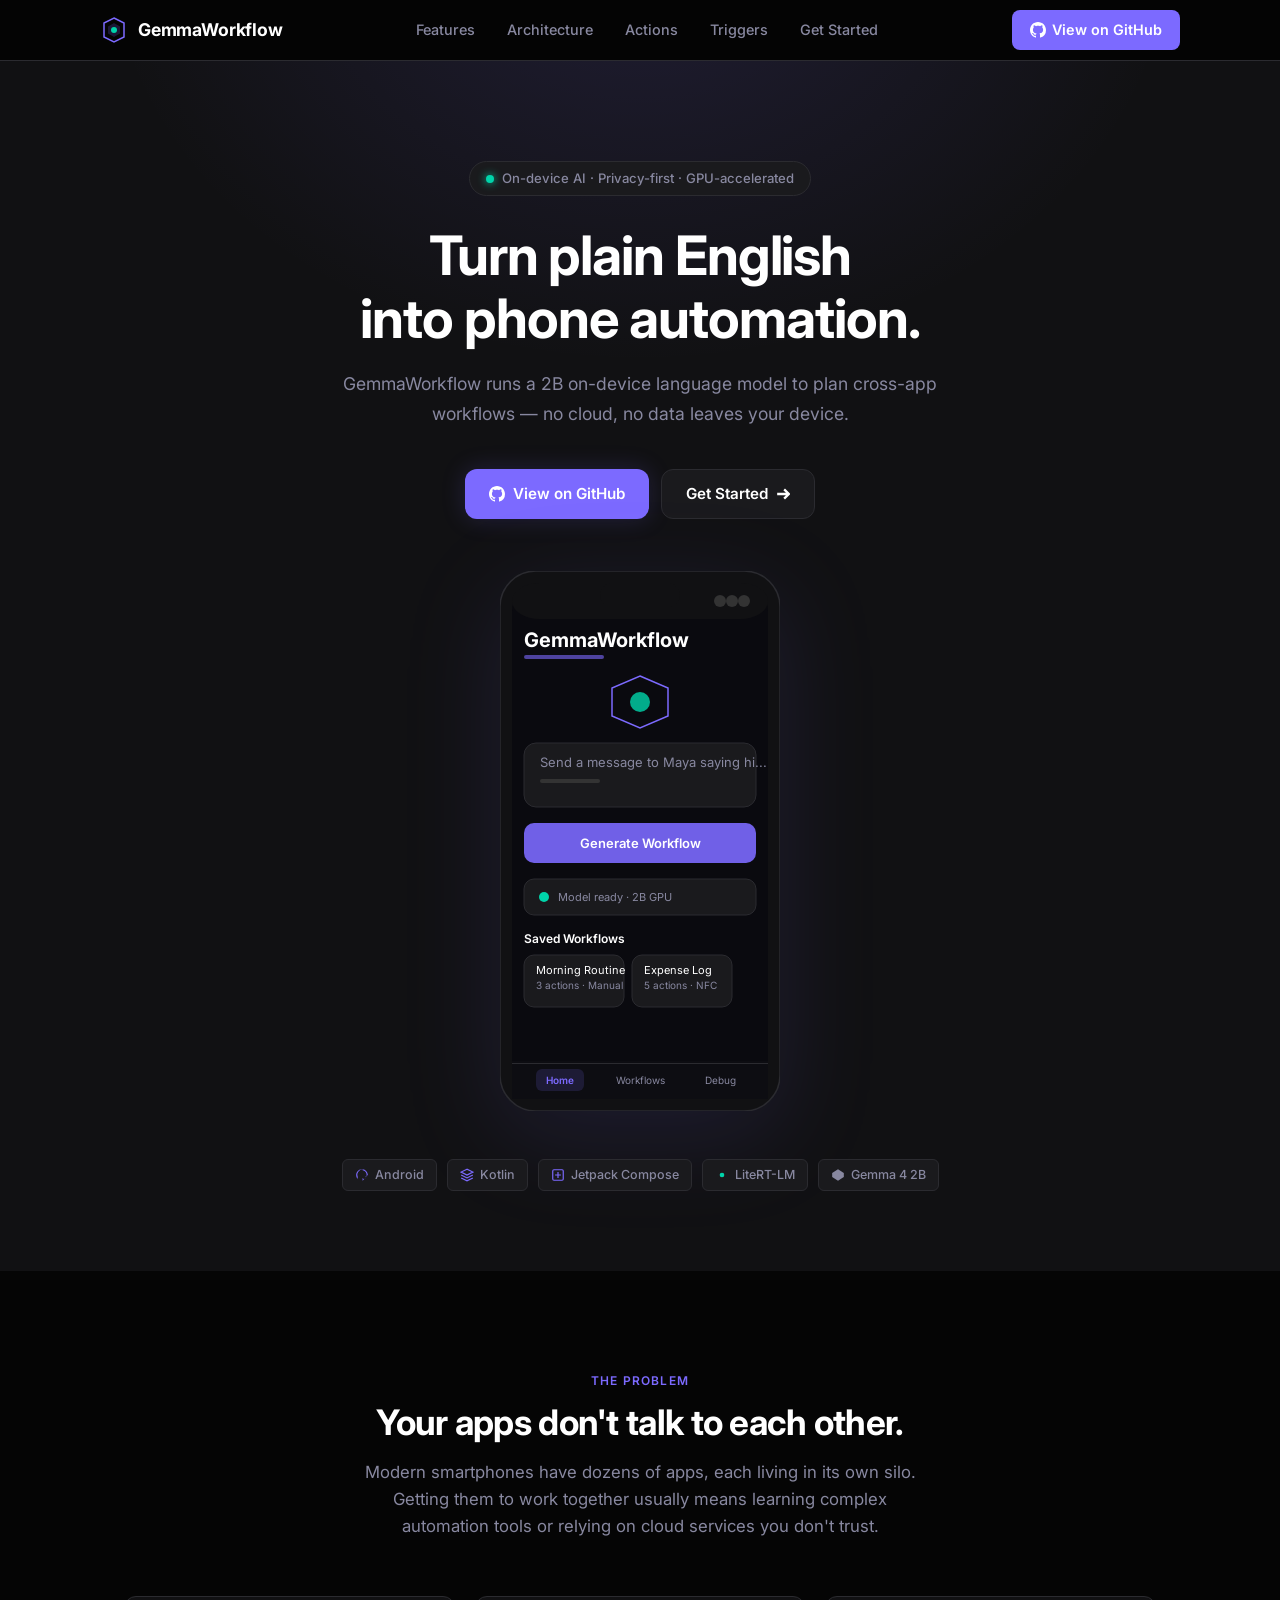
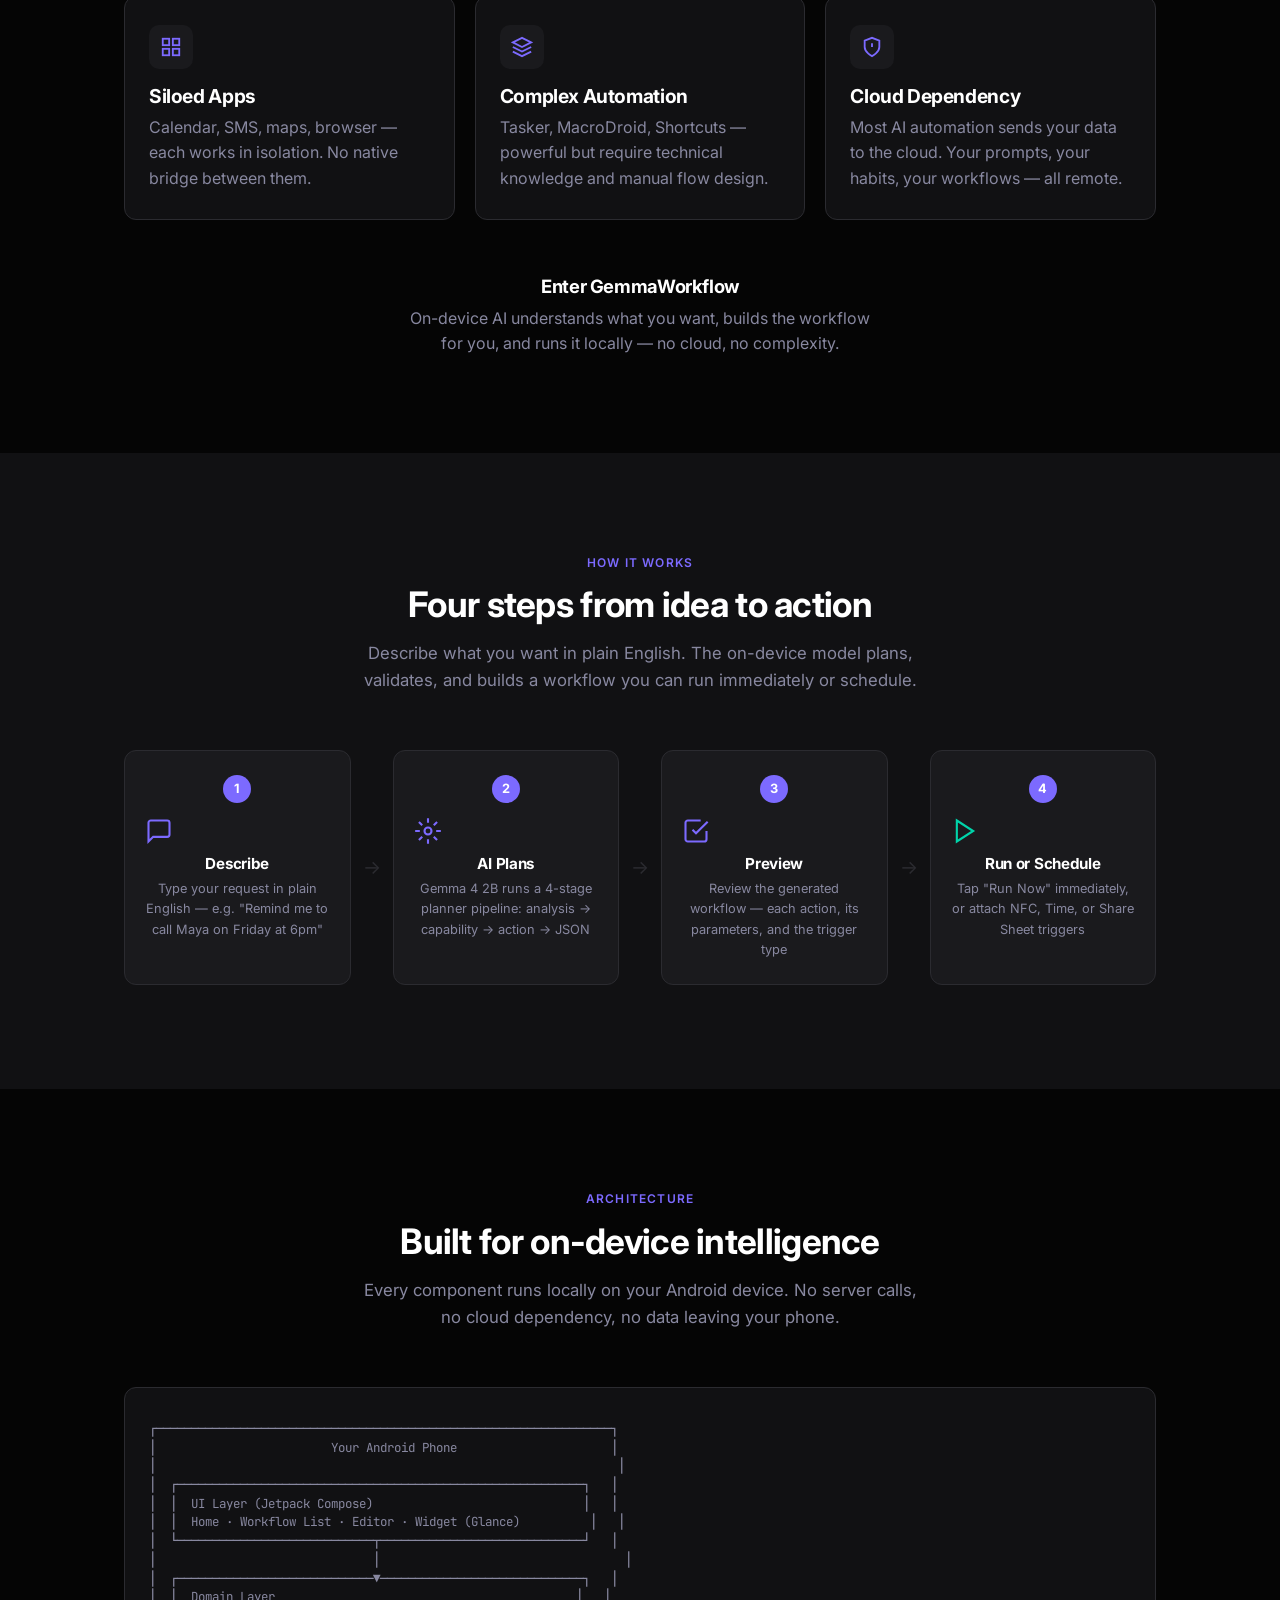
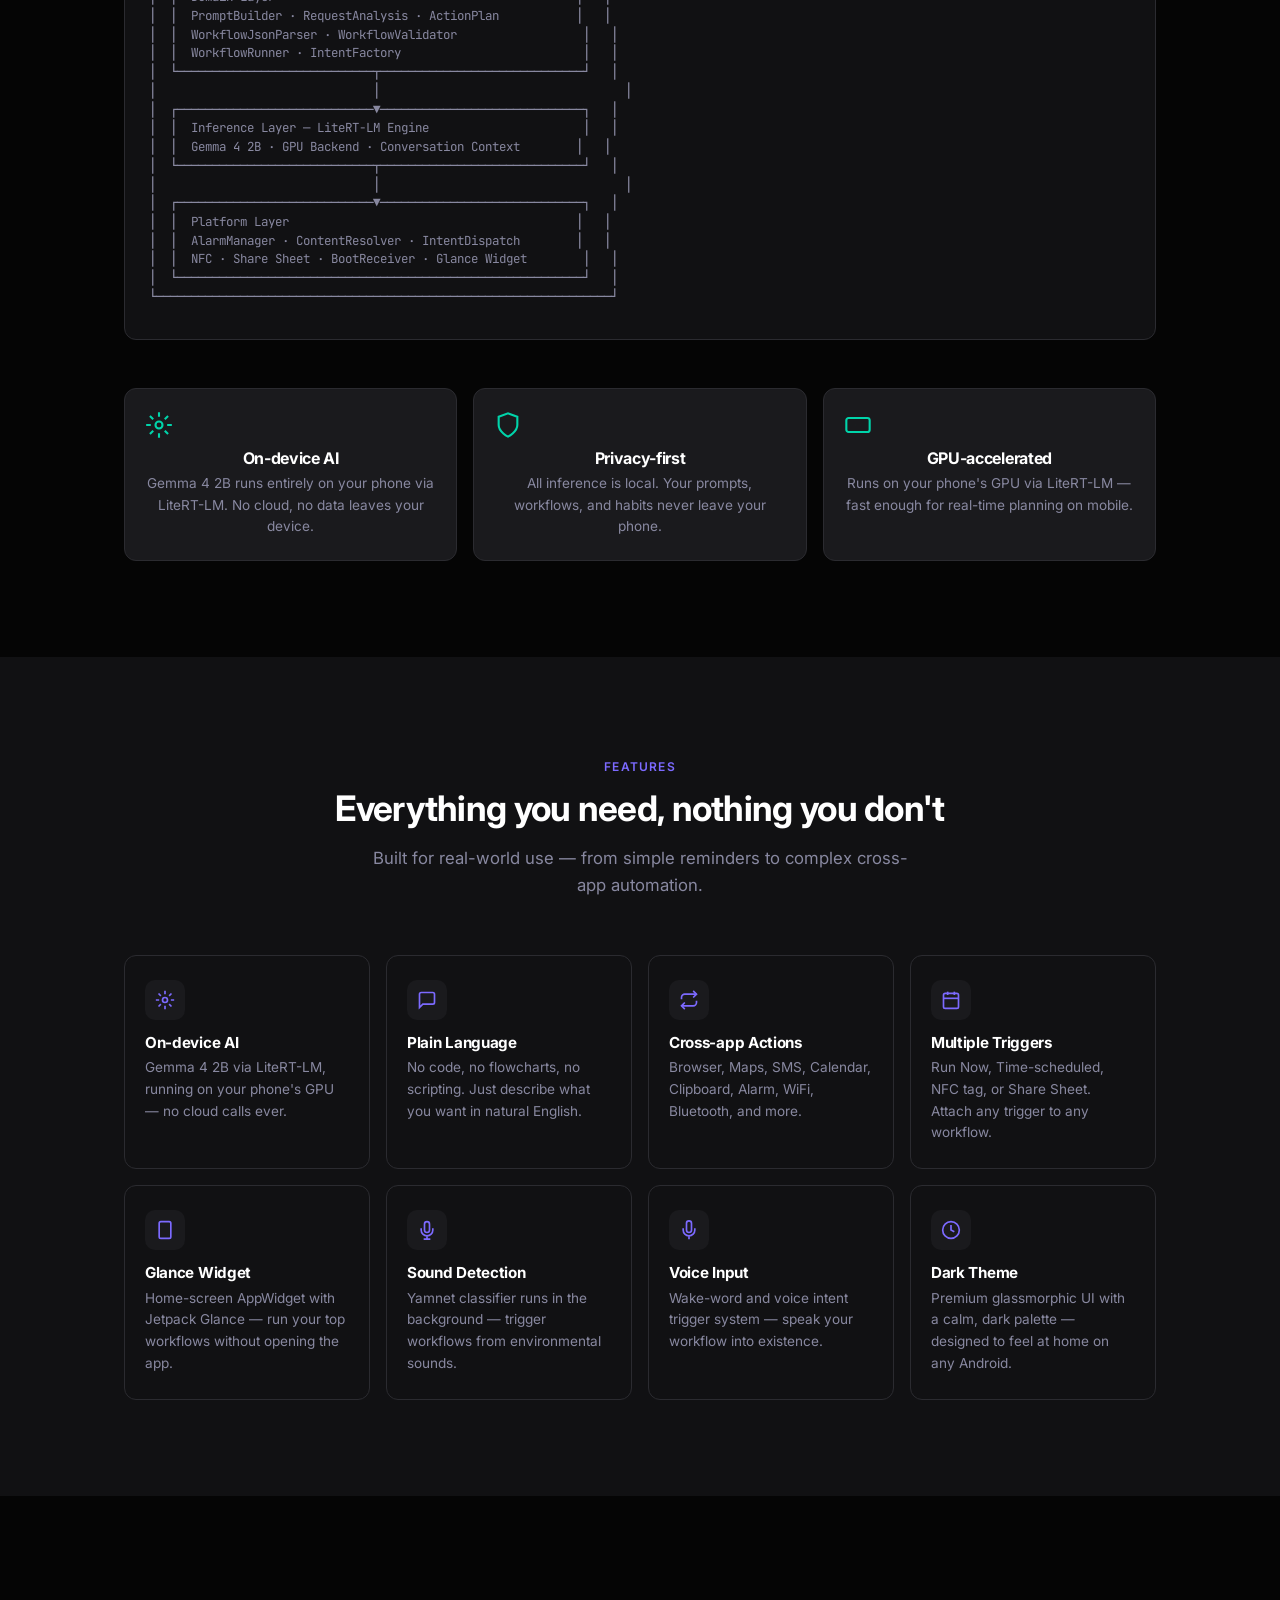
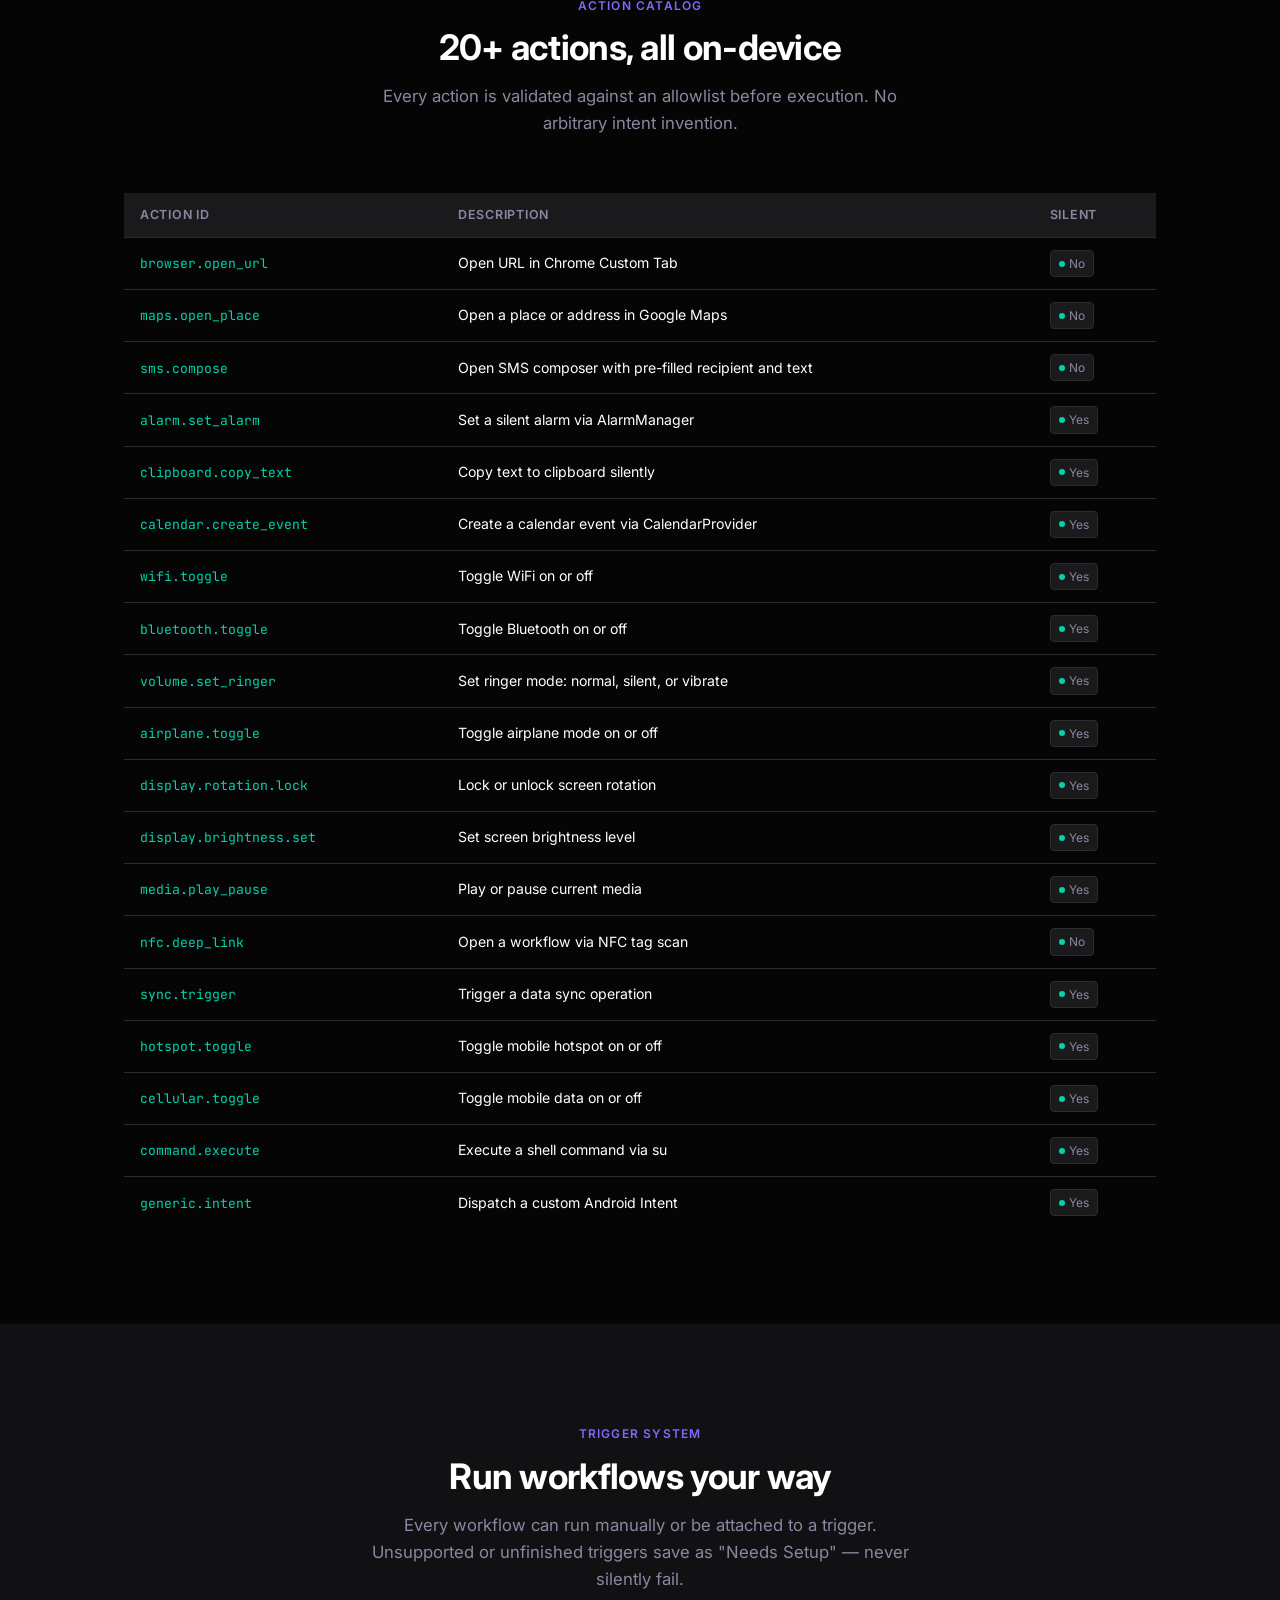
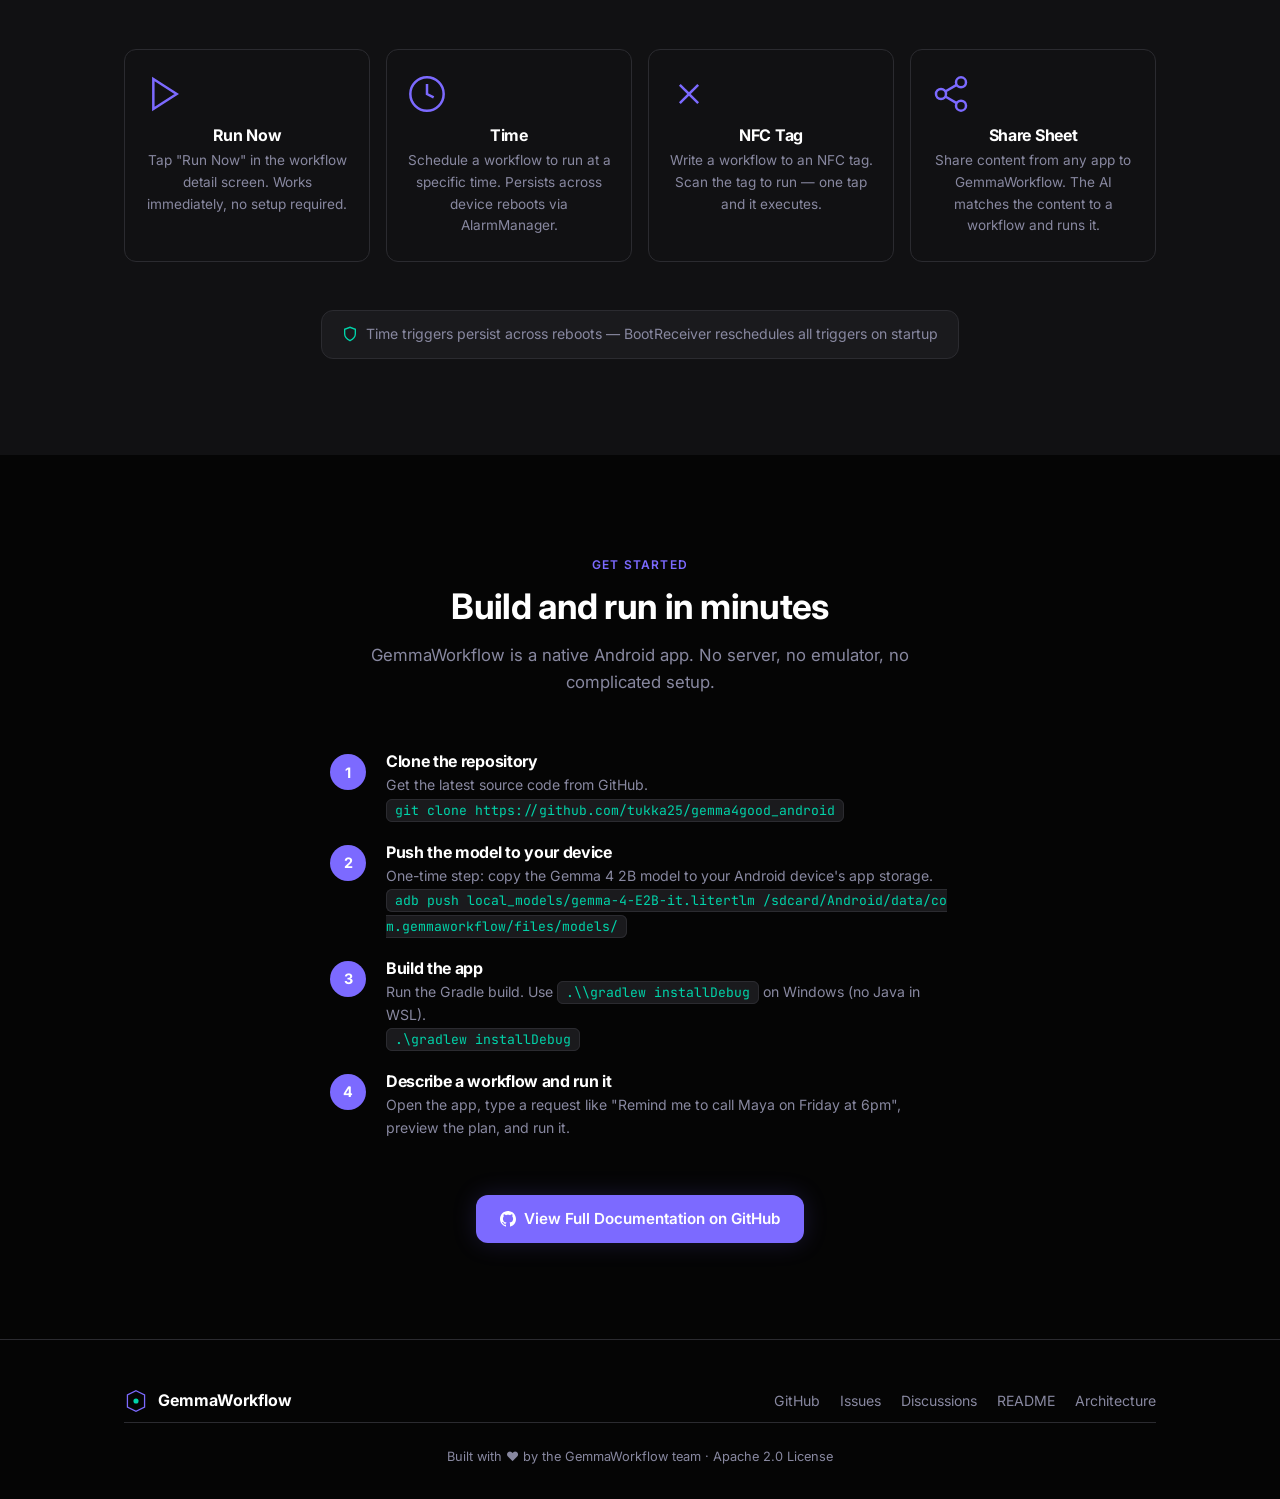
==== docs/landing-page/index.html @ 976aadf7 "feat(docs): add GitHub Pages landing page - index.html — 10 sections: nav, hero, problem, how-it-wor" ====
<!DOCTYPE html>
<html lang="en">
<head>
  <meta charset="UTF-8">
  <meta name="viewport" content="width=device-width, initial-scale=1.0">
  <title>GemmaWorkflow — On-device AI workflow automation for Android</title>
  <meta name="description" content="Turn plain English into phone automation. GemmaWorkflow runs a 2B on-device language model to plan cross-app workflows — no cloud, no data leaves your device.">

  <!-- Fonts -->
  <link rel="preconnect" href="https://fonts.googleapis.com">
  <link rel="preconnect" href="https://fonts.gstatic.com" crossorigin>
  <link href="https://fonts.googleapis.com/css2?family=Inter:wght@400;500;600;700&family=JetBrains+Mono:wght@400;500&display=swap" rel="stylesheet">

  <!-- Favicon (inline SVG as data URI) -->
  <link rel="icon" href="data:image/svg+xml,<svg xmlns='http://www.w3.org/2000/svg' viewBox='0 0 32 32'><rect width='32' height='32' rx='8' fill='%23050505'/><polygon points='16,4 28,10 28,22 16,28 4,22 4,10' fill='none' stroke='%237C6AFF' stroke-width='2'/><circle cx='16' cy='16' r='4' fill='%2300D4AA'/></svg>">

  <link rel="stylesheet" href="styles.css">
</head>
<body>

  <!-- ═══ NAVIGATION ═══════════════════════════════════════════ -->
  <nav class="nav">
    <div class="nav__inner">
      <a href="#" class="nav__logo">
        <!-- Hex icon -->
        <svg width="28" height="28" viewBox="0 0 28 28" fill="none" xmlns="http://www.w3.org/2000/svg">
          <polygon points="14,2 24,7 24,21 14,26 4,21 4,7" stroke="#7C6AFF" stroke-width="1.5" fill="none"/>
          <polygon points="14,7 20,10.5 20,17.5 14,21 8,17.5 8,10.5" fill="#7C6AFF" opacity="0.2"/>
          <circle cx="14" cy="14" r="3" fill="#00D4AA"/>
        </svg>
        GemmaWorkflow
      </a>
      <ul class="nav__links">
        <li><a href="#features">Features</a></li>
        <li><a href="#architecture">Architecture</a></li>
        <li><a href="#actions">Actions</a></li>
        <li><a href="#triggers">Triggers</a></li>
        <li><a href="#get-started">Get Started</a></li>
      </ul>
      <a href="https://github.com/tukka25/gemma4good_android" class="nav__cta" target="_blank" rel="noopener">
        <!-- GitHub icon -->
        <svg width="16" height="16" viewBox="0 0 16 16" fill="currentColor">
          <path d="M8 0C3.58 0 0 3.58 0 8c0 3.54 2.29 6.53 5.47 7.59.4.07.55-.17.55-.38 0-.19-.01-.82-.01-1.49-2.01.37-2.53-.49-2.69-.94-.09-.23-.48-.94-.82-1.13-.28-.15-.68-.52-.01-.53.63-.01 1.08.58 1.23.82.72 1.21 1.87.87 2.33.66.07-.52.28-.87.51-1.07-1.78-.2-3.64-.89-3.64-3.95 0-.87.31-1.59.82-2.15-.08-.2-.36-1.02.08-2.12 0 0 .67-.21 2.2.82.64-.18 1.32-.27 2-.27.68 0 1.36.09 2 .27 1.53-1.04 2.2-.82 2.2-.82.44 1.1.16 1.92.08 2.12.51.56.82 1.27.82 2.15 0 3.07-1.87 3.75-3.65 3.95.29.25.54.73.54 1.48 0 1.07-.01 1.93-.01 2.2 0 .21.15.46.55.38A8.013 8.013 0 0016 8c0-4.42-3.58-8-8-8z"/>
        </svg>
        View on GitHub
      </a>
    </div>
  </nav>

  <!-- ═══ HERO ═════════════════════════════════════════════════ -->
  <section class="hero" style="background: var(--surface);">
    <div class="container">
      <div class="hero__eyebrow reveal">
        <span class="hero__badge"></span>
        On-device AI · Privacy-first · GPU-accelerated
      </div>

      <h1 class="hero__headline reveal" style="transition-delay: 0.1s;">
        Turn plain English<br>into phone automation.
      </h1>

      <p class="hero__sub reveal" style="transition-delay: 0.2s;">
        GemmaWorkflow runs a 2B on-device language model to plan cross-app
        workflows — no cloud, no data leaves your device.
      </p>

      <div class="hero__actions reveal" style="transition-delay: 0.3s;">
        <a href="https://github.com/tukka25/gemma4good_android" class="btn btn-primary" target="_blank" rel="noopener">
          <svg width="16" height="16" viewBox="0 0 16 16" fill="currentColor">
            <path d="M8 0C3.58 0 0 3.58 0 8c0 3.54 2.29 6.53 5.47 7.59.4.07.55-.17.55-.38 0-.19-.01-.82-.01-1.49-2.01.37-2.53-.49-2.69-.94-.09-.23-.48-.94-.82-1.13-.28-.15-.68-.52-.01-.53.63-.01 1.08.58 1.23.82.72 1.21 1.87.87 2.33.66.07-.52.28-.87.51-1.07-1.78-.2-3.64-.89-3.64-3.95 0-.87.31-1.59.82-2.15-.08-.2-.36-1.02.08-2.12 0 0 .67-.21 2.2.82.64-.18 1.32-.27 2-.27.68 0 1.36.09 2 .27 1.53-1.04 2.2-.82 2.2-.82.44 1.1.16 1.92.08 2.12.51.56.82 1.27.82 2.15 0 3.07-1.87 3.75-3.65 3.95.29.25.54.73.54 1.48 0 1.07-.01 1.93-.01 2.2 0 .21.15.46.55.38A8.013 8.013 0 0016 8c0-4.42-3.58-8-8-8z"/>
          </svg>
          View on GitHub
        </a>
        <a href="#get-started" class="btn btn-secondary">
          Get Started
          <svg width="14" height="14" viewBox="0 0 12 12" fill="none" stroke="currentColor" stroke-width="2">
            <path d="M1 6h10M7 2l4 4-4 4"/>
          </svg>
        </a>
      </div>

      <!-- Phone mockup -->
      <div class="hero__phone reveal" style="transition-delay: 0.4s;">
        <svg viewBox="0 0 280 540" fill="none" xmlns="http://www.w3.org/2000/svg" style="width:100%;filter:drop-shadow(0 24px 48px rgba(124,106,255,0.12))">
          <!-- Phone frame -->
          <rect width="280" height="540" rx="36" fill="#111113" stroke="#2B2B30" stroke-width="1.5"/>
          <!-- Screen area -->
          <rect x="12" y="12" width="256" height="516" rx="28" fill="#0A0A0F"/>
          <!-- Status bar -->
          <rect x="12" y="12" width="256" height="36" rx="28" fill="#111113"/>
          <circle cx="220" cy="30" r="6" fill="#333"/>
          <circle cx="232" cy="30" r="6" fill="#333"/>
          <circle cx="244" cy="30" r="6" fill="#333"/>
          <!-- Notch -->
          <rect x="100" y="12" width="80" height="24" rx="12" fill="#111113"/>
          <!-- App header -->
          <text x="24" y="76" font-family="Inter,sans-serif" font-size="20" font-weight="700" fill="white">GemmaWorkflow</text>
          <rect x="24" y="84" width="80" height="4" rx="2" fill="#7C6AFF" opacity="0.6"/>
          <!-- Hex hero icon -->
          <polygon points="140,105 168,117 168,145 140,157 112,145 112,117" stroke="#7C6AFF" stroke-width="1.5" fill="none"/>
          <circle cx="140" cy="131" r="10" fill="#00D4AA" opacity="0.8"/>
          <!-- Prompt field -->
          <rect x="24" y="172" width="232" height="64" rx="12" fill="#1A1A1D" stroke="#2B2B30" stroke-width="1"/>
          <text x="40" y="196" font-family="Inter,sans-serif" font-size="13" fill="#8888A0">Send a message to Maya saying hi...</text>
          <rect x="40" y="208" width="60" height="4" rx="2" fill="#333"/>
          <!-- Generate button -->
          <rect x="24" y="252" width="232" height="40" rx="10" fill="#7C6AFF" opacity="0.9"/>
          <text x="140" y="277" font-family="Inter,sans-serif" font-size="13" font-weight="600" fill="white" text-anchor="middle">Generate Workflow</text>
          <!-- Model status -->
          <rect x="24" y="308" width="232" height="36" rx="10" fill="#1A1A1D" stroke="#2B2B30" stroke-width="1"/>
          <circle cx="44" cy="326" r="5" fill="#00D4AA"/>
          <text x="58" y="330" font-family="Inter,sans-serif" font-size="11" fill="#8888A0">Model ready · 2B GPU</text>
          <!-- Saved workflows strip -->
          <text x="24" y="372" font-family="Inter,sans-serif" font-size="12" font-weight="600" fill="white">Saved Workflows</text>
          <rect x="24" y="384" width="100" height="52" rx="10" fill="#1A1A1D" stroke="#2B2B30" stroke-width="1"/>
          <text x="36" y="403" font-family="Inter,sans-serif" font-size="11" fill="white">Morning Routine</text>
          <text x="36" y="418" font-family="Inter,sans-serif" font-size="10" fill="#8888A0">3 actions · Manual</text>
          <rect x="132" y="384" width="100" height="52" rx="10" fill="#1A1A1D" stroke="#2B2B30" stroke-width="1"/>
          <text x="144" y="403" font-family="Inter,sans-serif" font-size="11" fill="white">Expense Log</text>
          <text x="144" y="418" font-family="Inter,sans-serif" font-size="10" fill="#8888A0">5 actions · NFC</text>
          <!-- Tab bar -->
          <rect x="12" y="490" width="256" height="38" rx="0" fill="#0D0D12"/>
          <rect x="12" y="492" width="256" height="1" fill="#2B2B30"/>
          <!-- Active tab -->
          <rect x="36" y="498" width="48" height="22" rx="6" fill="#7C6AFF" opacity="0.15"/>
          <text x="60" y="513" font-family="Inter,sans-serif" font-size="10" font-weight="600" fill="#7C6AFF" text-anchor="middle">Home</text>
          <text x="140" y="513" font-family="Inter,sans-serif" font-size="10" fill="#8888A0" text-anchor="middle">Workflows</text>
          <text x="220" y="513" font-family="Inter,sans-serif" font-size="10" fill="#8888A0" text-anchor="middle">Debug</text>
        </svg>
      </div>

      <div class="hero__badges reveal" style="transition-delay: 0.5s;">
        <span>
          <svg width="14" height="14" viewBox="0 0 24 24" fill="#7C6AFF"><path d="M13 2.05v2.02c3.95.49 7 3.85 7 7.93 0 3.21-1.92 6-4.72 7.28L13 17v5l6-6-1.28-1.28A9.96 9.96 0 0022 12c0-5.18-3.95-9.45-9-9.95zM11 2.05C5.94 2.55 2 6.82 2 12c0 2.9 1.25 5.54 3.29 7.56L4.4 18.6A9.96 9.96 0 004 12c0-5.18 3.95-9.45 9-9.95z"/></svg>
          Android
        </span>
        <span>
          <svg width="14" height="14" viewBox="0 0 24 24" fill="none" stroke="#7C6AFF" stroke-width="2"><path d="M12 2L2 7l10 5 10-5-10-5zM2 17l10 5 10-5M2 12l10 5 10-5"/></svg>
          Kotlin
        </span>
        <span>
          <svg width="14" height="14" viewBox="0 0 24 24" fill="none" stroke="#7C6AFF" stroke-width="2"><rect x="3" y="3" width="18" height="18" rx="2"/><path d="M7 12h10M12 7v10"/></svg>
          Jetpack Compose
        </span>
        <span>
          <svg width="14" height="14" viewBox="0 0 24 24" fill="#00D4AA"><circle cx="12" cy="12" r="4"/><path d="M12 2v2M12 20v2M2 12h2M20 12h2"/></svg>
          LiteRT-LM
        </span>
        <span>
          <svg width="14" height="14" viewBox="0 0 24 24" fill="#8888A0"><polygon points="12,2 22,8.5 22,15.5 12,22 2,15.5 2,8.5"/></svg>
          Gemma 4 2B
        </span>
      </div>
    </div>
  </section>

  <!-- ═══ PROBLEM ══════════════════════════════════════════════ -->
  <section id="problem">
    <div class="container">
      <div style="text-align:center;">
        <span class="section-label reveal">The Problem</span>
        <h2 class="section-title reveal" style="transition-delay:0.1s;">Your apps don't talk to each other.</h2>
        <p class="section-sub reveal" style="transition-delay:0.2s;">
          Modern smartphones have dozens of apps, each living in its own silo.
          Getting them to work together usually means learning complex automation
          tools or relying on cloud services you don't trust.
        </p>
      </div>

      <div class="pain-grid">
        <div class="pain-card reveal" style="transition-delay:0.25s;">
          <div class="pain-card__icon">
            <svg width="22" height="22" viewBox="0 0 24 24" fill="none" stroke="currentColor" stroke-width="2"><rect x="3" y="3" width="7" height="7"/><rect x="14" y="3" width="7" height="7"/><rect x="14" y="14" width="7" height="7"/><rect x="3" y="14" width="7" height="7"/></svg>
          </div>
          <h3>Siloed Apps</h3>
          <p>Calendar, SMS, maps, browser — each works in isolation. No native bridge between them.</p>
        </div>
        <div class="pain-card reveal" style="transition-delay:0.35s;">
          <div class="pain-card__icon">
            <svg width="22" height="22" viewBox="0 0 24 24" fill="none" stroke="currentColor" stroke-width="2"><path d="M12 2L2 7l10 5 10-5-10-5zM2 17l10 5 10-5"/><path d="M2 12l10 5 10-5"/></svg>
          </div>
          <h3>Complex Automation</h3>
          <p>Tasker, MacroDroid, Shortcuts — powerful but require technical knowledge and manual flow design.</p>
        </div>
        <div class="pain-card reveal" style="transition-delay:0.45s;">
          <div class="pain-card__icon">
            <svg width="22" height="22" viewBox="0 0 24 24" fill="none" stroke="currentColor" stroke-width="2"><path d="M12 22s8-4 8-10V5l-8-3-8 3v7c0 6 8 10 8 10z"/><path d="M12 8v4M12 16h.01"/></svg>
          </div>
          <h3>Cloud Dependency</h3>
          <p>Most AI automation sends your data to the cloud. Your prompts, your habits, your workflows — all remote.</p>
        </div>
      </div>

      <div style="text-align:center; margin-top:56px;" class="reveal" style="transition-delay:0.55s;">
        <h3 style="font-size:1.15rem; color:var(--text); margin-bottom:8px;">Enter GemmaWorkflow</h3>
        <p style="font-size:1rem; max-width:480px; margin:0 auto;">On-device AI understands what you want, builds the workflow for you, and runs it locally — no cloud, no complexity.</p>
      </div>
    </div>
  </section>

  <!-- ═══ HOW IT WORKS ══════════════════════════════════════════ -->
  <section id="how-it-works" style="background: var(--surface);">
    <div class="container">
      <div style="text-align:center;">
        <span class="section-label reveal">How It Works</span>
        <h2 class="section-title reveal" style="transition-delay:0.1s;">Four steps from idea to action</h2>
        <p class="section-sub reveal" style="transition-delay:0.2s;">
          Describe what you want in plain English. The on-device model plans,
          validates, and builds a workflow you can run immediately or schedule.
        </p>
      </div>

      <div class="flow reveal" style="transition-delay:0.3s;">
        <!-- Step 1 -->
        <div class="flow-step">
          <div class="flow-step__num">1</div>
          <div class="flow-step__icon">
            <svg width="28" height="28" viewBox="0 0 24 24" fill="none" stroke="#7C6AFF" stroke-width="1.8"><path d="M21 15a2 2 0 01-2 2H7l-4 4V5a2 2 0 012-2h14a2 2 0 012 2z"/></svg>
          </div>
          <h3>Describe</h3>
          <p>Type your request in plain English — e.g. "Remind me to call Maya on Friday at 6pm"</p>
        </div>

        <div class="flow-arrow">→</div>

        <!-- Step 2 -->
        <div class="flow-step">
          <div class="flow-step__num">2</div>
          <div class="flow-step__icon">
            <svg width="28" height="28" viewBox="0 0 24 24" fill="none" stroke="#7C6AFF" stroke-width="1.8"><circle cx="12" cy="12" r="3"/><path d="M12 1v4M12 19v4M4.22 4.22l2.83 2.83M16.95 16.95l2.83 2.83M1 12h4M19 12h4M4.22 19.78l2.83-2.83M16.95 7.05l2.83-2.83"/></svg>
          </div>
          <h3>AI Plans</h3>
          <p>Gemma 4 2B runs a 4-stage planner pipeline: analysis → capability → action → JSON</p>
        </div>

        <div class="flow-arrow">→</div>

        <!-- Step 3 -->
        <div class="flow-step">
          <div class="flow-step__num">3</div>
          <div class="flow-step__icon">
            <svg width="28" height="28" viewBox="0 0 24 24" fill="none" stroke="#7C6AFF" stroke-width="1.8"><path d="M9 11l3 3L22 4"/><path d="M21 12v7a2 2 0 01-2 2H5a2 2 0 01-2-2V5a2 2 0 012-2h11"/></svg>
          </div>
          <h3>Preview</h3>
          <p>Review the generated workflow — each action, its parameters, and the trigger type</p>
        </div>

        <div class="flow-arrow">→</div>

        <!-- Step 4 -->
        <div class="flow-step">
          <div class="flow-step__num">4</div>
          <div class="flow-step__icon">
            <svg width="28" height="28" viewBox="0 0 24 24" fill="none" stroke="#00D4AA" stroke-width="1.8"><polygon points="5 3 19 12 5 21 5 3"/></svg>
          </div>
          <h3>Run or Schedule</h3>
          <p>Tap "Run Now" immediately, or attach NFC, Time, or Share Sheet triggers</p>
        </div>
      </div>
    </div>
  </section>

  <!-- ═══ ARCHITECTURE ══════════════════════════════════════════ -->
  <section id="architecture">
    <div class="container">
      <div style="text-align:center;">
        <span class="section-label reveal">Architecture</span>
        <h2 class="section-title reveal" style="transition-delay:0.1s;">Built for on-device intelligence</h2>
        <p class="section-sub reveal" style="transition-delay:0.2s;">
          Every component runs locally on your Android device. No server calls,
          no cloud dependency, no data leaving your phone.
        </p>
      </div>

      <div class="arch-diagram reveal" style="transition-delay:0.3s;">
<pre>
┌─────────────────────────────────────────────────────────────────┐
│                         Your Android Phone                      │
│                                                                  │
│  ┌──────────────────────────────────────────────────────────┐   │
│  │  UI Layer (Jetpack Compose)                              │   │
│  │  Home · Workflow List · Editor · Widget (Glance)          │   │
│  └────────────────────────────┬─────────────────────────────┘   │
│                               │                                   │
│  ┌────────────────────────────▼─────────────────────────────┐   │
│  │  Domain Layer                                           │   │
│  │  PromptBuilder · RequestAnalysis · ActionPlan           │   │
│  │  WorkflowJsonParser · WorkflowValidator                  │   │
│  │  WorkflowRunner · IntentFactory                          │   │
│  └────────────────────────────┬─────────────────────────────┘   │
│                               │                                   │
│  ┌────────────────────────────▼─────────────────────────────┐   │
│  │  Inference Layer — LiteRT-LM Engine                      │   │
│  │  Gemma 4 2B · GPU Backend · Conversation Context        │   │
│  └────────────────────────────┬─────────────────────────────┘   │
│                               │                                   │
│  ┌────────────────────────────▼─────────────────────────────┐   │
│  │  Platform Layer                                         │   │
│  │  AlarmManager · ContentResolver · IntentDispatch        │   │
│  │  NFC · Share Sheet · BootReceiver · Glance Widget        │   │
│  └──────────────────────────────────────────────────────────┘   │
└─────────────────────────────────────────────────────────────────┘</pre>
      </div>

      <div class="callout-grid">
        <div class="callout reveal" style="transition-delay:0.4s;">
          <div class="callout__icon">
            <svg width="28" height="28" viewBox="0 0 24 24" fill="none" stroke="#00D4AA" stroke-width="1.8"><circle cx="12" cy="12" r="3"/><path d="M12 1v4M12 19v4M4.22 4.22l2.83 2.83M16.95 16.95l2.83 2.83M1 12h4M19 12h4M4.22 19.78l2.83-2.83M16.95 7.05l2.83-2.83"/></svg>
          </div>
          <h3>On-device AI</h3>
          <p>Gemma 4 2B runs entirely on your phone via LiteRT-LM. No cloud, no data leaves your device.</p>
        </div>
        <div class="callout reveal" style="transition-delay:0.5s;">
          <div class="callout__icon">
            <svg width="28" height="28" viewBox="0 0 24 24" fill="none" stroke="#00D4AA" stroke-width="1.8"><path d="M12 22s8-4 8-10V5l-8-3-8 3v7c0 6 8 10 8 10z"/></svg>
          </div>
          <h3>Privacy-first</h3>
          <p>All inference is local. Your prompts, workflows, and habits never leave your phone.</p>
        </div>
        <div class="callout reveal" style="transition-delay:0.6s;">
          <div class="callout__icon">
            <svg width="28" height="28" viewBox="0 0 24 24" fill="none" stroke="#00D4AA" stroke-width="1.8"><rect x="2" y="6" width="20" height="12" rx="2"/><path d="M6 12h.01M10 12h.01M14 12h.01M18 12h.01"/></svg>
          </div>
          <h3>GPU-accelerated</h3>
          <p>Runs on your phone's GPU via LiteRT-LM — fast enough for real-time planning on mobile.</p>
        </div>
      </div>
    </div>
  </section>

  <!-- ═══ FEATURES ══════════════════════════════════════════════ -->
  <section id="features" style="background: var(--surface);">
    <div class="container">
      <div style="text-align:center;">
        <span class="section-label reveal">Features</span>
        <h2 class="section-title reveal" style="transition-delay:0.1s;">Everything you need, nothing you don't</h2>
        <p class="section-sub reveal" style="transition-delay:0.2s;">
          Built for real-world use — from simple reminders to complex cross-app automation.
        </p>
      </div>

      <div class="features-grid">
        <div class="feature-card reveal" style="transition-delay:0.2s;">
          <div class="feature-card__icon">
            <svg width="20" height="20" viewBox="0 0 24 24" fill="none" stroke="#7C6AFF" stroke-width="2"><circle cx="12" cy="12" r="3"/><path d="M12 1v4M12 19v4M4.22 4.22l2.83 2.83M16.95 16.95l2.83 2.83M1 12h4M19 12h4M4.22 19.78l2.83-2.83M16.95 7.05l2.83-2.83"/></svg>
          </div>
          <h3>On-device AI</h3>
          <p>Gemma 4 2B via LiteRT-LM, running on your phone's GPU — no cloud calls ever.</p>
        </div>
        <div class="feature-card reveal" style="transition-delay:0.25s;">
          <div class="feature-card__icon">
            <svg width="20" height="20" viewBox="0 0 24 24" fill="none" stroke="#7C6AFF" stroke-width="2"><path d="M21 15a2 2 0 01-2 2H7l-4 4V5a2 2 0 012-2h14a2 2 0 012 2z"/></svg>
          </div>
          <h3>Plain Language</h3>
          <p>No code, no flowcharts, no scripting. Just describe what you want in natural English.</p>
        </div>
        <div class="feature-card reveal" style="transition-delay:0.3s;">
          <div class="feature-card__icon">
            <svg width="20" height="20" viewBox="0 0 24 24" fill="none" stroke="#7C6AFF" stroke-width="2"><polyline points="17 1 21 5 17 9"/><path d="M3 11V9a4 4 0 014-4h14"/><polyline points="7 23 3 19 7 15"/><path d="M21 13v2a4 4 0 01-4 4H3"/></svg>
          </div>
          <h3>Cross-app Actions</h3>
          <p>Browser, Maps, SMS, Calendar, Clipboard, Alarm, WiFi, Bluetooth, and more.</p>
        </div>
        <div class="feature-card reveal" style="transition-delay:0.35s;">
          <div class="feature-card__icon">
            <svg width="20" height="20" viewBox="0 0 24 24" fill="none" stroke="#7C6AFF" stroke-width="2"><rect x="3" y="4" width="18" height="18" rx="2" ry="2"/><line x1="16" y1="2" x2="16" y2="6"/><line x1="8" y1="2" x2="8" y2="6"/><line x1="3" y1="10" x2="21" y2="10"/></svg>
          </div>
          <h3>Multiple Triggers</h3>
          <p>Run Now, Time-scheduled, NFC tag, or Share Sheet. Attach any trigger to any workflow.</p>
        </div>
        <div class="feature-card reveal" style="transition-delay:0.4s;">
          <div class="feature-card__icon">
            <svg width="20" height="20" viewBox="0 0 24 24" fill="none" stroke="#7C6AFF" stroke-width="2"><rect x="5" y="2" width="14" height="20" rx="2" ry="2"/><line x1="12" y1="18" x2="12.01" y2="18"/></svg>
          </div>
          <h3>Glance Widget</h3>
          <p>Home-screen AppWidget with Jetpack Glance — run your top workflows without opening the app.</p>
        </div>
        <div class="feature-card reveal" style="transition-delay:0.45s;">
          <div class="feature-card__icon">
            <svg width="20" height="20" viewBox="0 0 24 24" fill="none" stroke="#7C6AFF" stroke-width="2"><path d="M12 2a3 3 0 00-3 3v7a3 3 0 006 0V5a3 3 0 00-3-3z"/><path d="M19 10v2a7 7 0 01-14 0v-2M12 19v4M8 23h8"/></svg>
          </div>
          <h3>Sound Detection</h3>
          <p>Yamnet classifier runs in the background — trigger workflows from environmental sounds.</p>
        </div>
        <div class="feature-card reveal" style="transition-delay:0.5s;">
          <div class="feature-card__icon">
            <svg width="20" height="20" viewBox="0 0 24 24" fill="none" stroke="#7C6AFF" stroke-width="2"><path d="M12 1a3 3 0 00-3 3v8a3 3 0 006 0V4a3 3 0 00-3-3z"/><path d="M19 10v2a7 7 0 01-14 0v-2M12 19v4"/></svg>
          </div>
          <h3>Voice Input</h3>
          <p>Wake-word and voice intent trigger system — speak your workflow into existence.</p>
        </div>
        <div class="feature-card reveal" style="transition-delay:0.55s;">
          <div class="feature-card__icon">
            <svg width="20" height="20" viewBox="0 0 24 24" fill="none" stroke="#7C6AFF" stroke-width="2"><circle cx="12" cy="12" r="10"/><path d="M12 6v6l4 2"/></svg>
          </div>
          <h3>Dark Theme</h3>
          <p>Premium glassmorphic UI with a calm, dark palette — designed to feel at home on any Android.</p>
        </div>
      </div>
    </div>
  </section>

  <!-- ═══ ACTION CATALOG ═════════════════════════════════════════ -->
  <section id="actions">
    <div class="container">
      <div style="text-align:center;">
        <span class="section-label reveal">Action Catalog</span>
        <h2 class="section-title reveal" style="transition-delay:0.1s;">20+ actions, all on-device</h2>
        <p class="section-sub reveal" style="transition-delay:0.2s;">
          Every action is validated against an allowlist before execution. No arbitrary intent invention.
        </p>
      </div>

      <div class="catalog-table-wrap reveal" style="transition-delay:0.3s;">
        <table class="catalog-table">
          <thead>
            <tr>
              <th>Action ID</th>
              <th>Description</th>
              <th>Silent</th>
            </tr>
          </thead>
          <tbody>
            <tr>
              <td><span class="action-id">browser.open_url</span></td>
              <td>Open URL in Chrome Custom Tab</td>
              <td><span class="silent-badge">No</span></td>
            </tr>
            <tr>
              <td><span class="action-id">maps.open_place</span></td>
              <td>Open a place or address in Google Maps</td>
              <td><span class="silent-badge">No</span></td>
            </tr>
            <tr>
              <td><span class="action-id">sms.compose</span></td>
              <td>Open SMS composer with pre-filled recipient and text</td>
              <td><span class="silent-badge">No</span></td>
            </tr>
            <tr>
              <td><span class="action-id">alarm.set_alarm</span></td>
              <td>Set a silent alarm via AlarmManager</td>
              <td><span class="silent-badge">Yes</span></td>
            </tr>
            <tr>
              <td><span class="action-id">clipboard.copy_text</span></td>
              <td>Copy text to clipboard silently</td>
              <td><span class="silent-badge">Yes</span></td>
            </tr>
            <tr>
              <td><span class="action-id">calendar.create_event</span></td>
              <td>Create a calendar event via CalendarProvider</td>
              <td><span class="silent-badge">Yes</span></td>
            </tr>
            <tr>
              <td><span class="action-id">wifi.toggle</span></td>
              <td>Toggle WiFi on or off</td>
              <td><span class="silent-badge">Yes</span></td>
            </tr>
            <tr>
              <td><span class="action-id">bluetooth.toggle</span></td>
              <td>Toggle Bluetooth on or off</td>
              <td><span class="silent-badge">Yes</span></td>
            </tr>
            <tr>
              <td><span class="action-id">volume.set_ringer</span></td>
              <td>Set ringer mode: normal, silent, or vibrate</td>
              <td><span class="silent-badge">Yes</span></td>
            </tr>
            <tr>
              <td><span class="action-id">airplane.toggle</span></td>
              <td>Toggle airplane mode on or off</td>
              <td><span class="silent-badge">Yes</span></td>
            </tr>
            <tr>
              <td><span class="action-id">display.rotation.lock</span></td>
              <td>Lock or unlock screen rotation</td>
              <td><span class="silent-badge">Yes</span></td>
            </tr>
            <tr>
              <td><span class="action-id">display.brightness.set</span></td>
              <td>Set screen brightness level</td>
              <td><span class="silent-badge">Yes</span></td>
            </tr>
            <tr>
              <td><span class="action-id">media.play_pause</span></td>
              <td>Play or pause current media</td>
              <td><span class="silent-badge">Yes</span></td>
            </tr>
            <tr>
              <td><span class="action-id">nfc.deep_link</span></td>
              <td>Open a workflow via NFC tag scan</td>
              <td><span class="silent-badge">No</span></td>
            </tr>
            <tr>
              <td><span class="action-id">sync.trigger</span></td>
              <td>Trigger a data sync operation</td>
              <td><span class="silent-badge">Yes</span></td>
            </tr>
            <tr>
              <td><span class="action-id">hotspot.toggle</span></td>
              <td>Toggle mobile hotspot on or off</td>
              <td><span class="silent-badge">Yes</span></td>
            </tr>
            <tr>
              <td><span class="action-id">cellular.toggle</span></td>
              <td>Toggle mobile data on or off</td>
              <td><span class="silent-badge">Yes</span></td>
            </tr>
            <tr>
              <td><span class="action-id">command.execute</span></td>
              <td>Execute a shell command via su</td>
              <td><span class="silent-badge">Yes</span></td>
            </tr>
            <tr>
              <td><span class="action-id">generic.intent</span></td>
              <td>Dispatch a custom Android Intent</td>
              <td><span class="silent-badge">Yes</span></td>
            </tr>
          </tbody>
        </table>
      </div>
    </div>
  </section>

  <!-- ═══ TRIGGERS ══════════════════════════════════════════════ -->
  <section id="triggers" style="background: var(--surface);">
    <div class="container">
      <div style="text-align:center;">
        <span class="section-label reveal">Trigger System</span>
        <h2 class="section-title reveal" style="transition-delay:0.1s;">Run workflows your way</h2>
        <p class="section-sub reveal" style="transition-delay:0.2s;">
          Every workflow can run manually or be attached to a trigger.
          Unsupported or unfinished triggers save as "Needs Setup" — never silently fail.
        </p>
      </div>

      <div class="trigger-grid">
        <div class="trigger-card reveal" style="transition-delay:0.25s;">
          <div class="trigger-card__icon">
            <svg width="40" height="40" viewBox="0 0 24 24" fill="none" stroke="#7C6AFF" stroke-width="1.5"><polygon points="5 3 19 12 5 21 5 3"/></svg>
          </div>
          <h3>Run Now</h3>
          <p>Tap "Run Now" in the workflow detail screen. Works immediately, no setup required.</p>
        </div>
        <div class="trigger-card reveal" style="transition-delay:0.35s;">
          <div class="trigger-card__icon">
            <svg width="40" height="40" viewBox="0 0 24 24" fill="none" stroke="#7C6AFF" stroke-width="1.5"><circle cx="12" cy="12" r="10"/><polyline points="12 6 12 12 16 14"/></svg>
          </div>
          <h3>Time</h3>
          <p>Schedule a workflow to run at a specific time. Persists across device reboots via AlarmManager.</p>
        </div>
        <div class="trigger-card reveal" style="transition-delay:0.45s;">
          <div class="trigger-card__icon">
            <svg width="40" height="40" viewBox="0 0 24 24" fill="none" stroke="#7C6AFF" stroke-width="1.5"><path d="M6.5 6.5l11 11M6.5 17.5L17.5 6.5M9.88 9.88l4.24 4.24M9.88 14.12l4.24-4.24"/></svg>
          </div>
          <h3>NFC Tag</h3>
          <p>Write a workflow to an NFC tag. Scan the tag to run — one tap and it executes.</p>
        </div>
        <div class="trigger-card reveal" style="transition-delay:0.55s;">
          <div class="trigger-card__icon">
            <svg width="40" height="40" viewBox="0 0 24 24" fill="none" stroke="#7C6AFF" stroke-width="1.5"><circle cx="18" cy="5" r="3"/><circle cx="6" cy="12" r="3"/><circle cx="18" cy="19" r="3"/><line x1="8.59" y1="13.51" x2="15.42" y2="17.49"/><line x1="15.41" y1="6.51" x2="8.59" y2="10.49"/></svg>
          </div>
          <h3>Share Sheet</h3>
          <p>Share content from any app to GemmaWorkflow. The AI matches the content to a workflow and runs it.</p>
        </div>
      </div>

      <div style="text-align:center; margin-top:48px;" class="reveal" style="transition-delay:0.65s;">
        <div style="display:inline-flex; align-items:center; gap:8px; padding:12px 20px; background:var(--elevated); border:1px solid var(--border); border-radius:var(--radius); font-size:0.88rem; color:var(--muted);">
          <svg width="16" height="16" viewBox="0 0 24 24" fill="none" stroke="#00D4AA" stroke-width="2"><path d="M12 22s8-4 8-10V5l-8-3-8 3v7c0 6 8 10 8 10z"/></svg>
          Time triggers persist across reboots — BootReceiver reschedules all triggers on startup
        </div>
      </div>
    </div>
  </section>

  <!-- ═══ GET STARTED ══════════════════════════════════════════ -->
  <section id="get-started">
    <div class="container">
      <div style="text-align:center;">
        <span class="section-label reveal">Get Started</span>
        <h2 class="section-title reveal" style="transition-delay:0.1s;">Build and run in minutes</h2>
        <p class="section-sub reveal" style="transition-delay:0.2s;">
          GemmaWorkflow is a native Android app. No server, no emulator, no complicated setup.
        </p>
      </div>

      <div class="steps reveal" style="transition-delay:0.3s;">
        <div class="step">
          <div class="step__body">
            <h3>Clone the repository</h3>
            <p>Get the latest source code from GitHub.</p>
            <code>git clone https://github.com/tukka25/gemma4good_android</code>
          </div>
        </div>
        <div class="step">
          <div class="step__body">
            <h3>Push the model to your device</h3>
            <p>One-time step: copy the Gemma 4 2B model to your Android device's app storage.</p>
            <code>adb push local_models/gemma-4-E2B-it.litertlm /sdcard/Android/data/com.gemmaworkflow/files/models/</code>
          </div>
        </div>
        <div class="step">
          <div class="step__body">
            <h3>Build the app</h3>
            <p>Run the Gradle build. Use <code>.\\gradlew installDebug</code> on Windows (no Java in WSL).</p>
            <code>.\gradlew installDebug</code>
          </div>
        </div>
        <div class="step">
          <div class="step__body">
            <h3>Describe a workflow and run it</h3>
            <p>Open the app, type a request like "Remind me to call Maya on Friday at 6pm", preview the plan, and run it.</p>
          </div>
        </div>
      </div>

      <div style="text-align:center; margin-top:56px;" class="reveal" style="transition-delay:0.4s;">
        <a href="https://github.com/tukka25/gemma4good_android" class="btn btn-primary" target="_blank" rel="noopener">
          <svg width="16" height="16" viewBox="0 0 16 16" fill="currentColor">
            <path d="M8 0C3.58 0 0 3.58 0 8c0 3.54 2.29 6.53 5.47 7.59.4.07.55-.17.55-.38 0-.19-.01-.82-.01-1.49-2.01.37-2.53-.49-2.69-.94-.09-.23-.48-.94-.82-1.13-.28-.15-.68-.52-.01-.53.63-.01 1.08.58 1.23.82.72 1.21 1.87.87 2.33.66.07-.52.28-.87.51-1.07-1.78-.2-3.64-.89-3.64-3.95 0-.87.31-1.59.82-2.15-.08-.2-.36-1.02.08-2.12 0 0 .67-.21 2.2.82.64-.18 1.32-.27 2-.27.68 0 1.36.09 2 .27 1.53-1.04 2.2-.82 2.2-.82.44 1.1.16 1.92.08 2.12.51.56.82 1.27.82 2.15 0 3.07-1.87 3.75-3.65 3.95.29.25.54.73.54 1.48 0 1.07-.01 1.93-.01 2.2 0 .21.15.46.55.38A8.013 8.013 0 0016 8c0-4.42-3.58-8-8-8z"/>
          </svg>
          View Full Documentation on GitHub
        </a>
      </div>
    </div>
  </section>

  <!-- ═══ FOOTER ════════════════════════════════════════════════ -->
  <footer class="footer">
    <div class="container">
      <div class="footer__inner">
        <div class="footer__brand">
          <svg width="24" height="24" viewBox="0 0 28 28" fill="none">
            <polygon points="14,2 24,7 24,21 14,26 4,21 4,7" stroke="#7C6AFF" stroke-width="1.5" fill="none"/>
            <circle cx="14" cy="14" r="3" fill="#00D4AA"/>
          </svg>
          GemmaWorkflow
        </div>
        <ul class="footer__links">
          <li><a href="https://github.com/tukka25/gemma4good_android" target="_blank" rel="noopener">GitHub</a></li>
          <li><a href="https://github.com/tukka25/gemma4good_android/issues" target="_blank" rel="noopener">Issues</a></li>
          <li><a href="https://github.com/tukka25/gemma4good_android/discussions" target="_blank" rel="noopener">Discussions</a></li>
          <li><a href="https://github.com/tukka25/gemma4good_android/blob/main/README.md" target="_blank" rel="noopener">README</a></li>
          <li><a href="https://github.com/tukka25/gemma4good_android/blob/main/ARCHITECTURE.md" target="_blank" rel="noopener">Architecture</a></li>
        </ul>
      </div>
      <p class="footer__copy">
        Built with ❤️ by the GemmaWorkflow team · Apache 2.0 License
      </p>
    </div>
  </footer>

  <script src="app.js"></script>
</body>
</html>
---- docs/landing-page/styles.css ----
/* ─── Variables ──────────────────────────────────────────────── */
:root {
  --bg:           #050505;
  --surface:      #111113;
  --elevated:     #1A1A1D;
  --border:       #2B2B30;
  --primary:      #7C6AFF;
  --primary-glow: rgba(124,106,255,0.18);
  --accent:       #00D4AA;
  --accent-glow:  rgba(0,212,170,0.12);
  --text:         #FFFFFF;
  --muted:        #8888A0;
  --font:         'Inter', sans-serif;
  --mono:         'JetBrains Mono', monospace;
  --max-w:        1080px;
  --radius:       12px;
  --transition:   0.25s ease;
}

/* ─── Reset ──────────────────────────────────────────────────── */
*, *::before, *::after { box-sizing: border-box; margin: 0; padding: 0; }
html { scroll-behavior: smooth; font-size: 16px; }
body {
  font-family: var(--font);
  background: var(--bg);
  color: var(--text);
  line-height: 1.6;
  overflow-x: hidden;
}
a { color: inherit; text-decoration: none; }
img, svg { display: block; max-width: 100%; }
ul { list-style: none; }

/* ─── Typography ─────────────────────────────────────────────── */
h1,h2,h3,h4 { font-weight: 700; line-height: 1.15; letter-spacing: -0.02em; }
h1 { font-size: clamp(2rem, 5vw, 3.4rem); }
h2 { font-size: clamp(1.5rem, 3vw, 2.2rem); }
h3 { font-size: 1.2rem; }
p  { color: var(--muted); }
code, pre { font-family: var(--mono); }

/* ─── Scrollbar ──────────────────────────────────────────────── */
::-webkit-scrollbar { width: 6px; }
::-webkit-scrollbar-track { background: var(--bg); }
::-webkit-scrollbar-thumb { background: var(--border); border-radius: 3px; }
::-webkit-scrollbar-thumb:hover { background: var(--muted); }

/* ─── Layout Helpers ────────────────────────────────────────── */
.container {
  width: 100%;
  max-width: var(--max-w);
  margin: 0 auto;
  padding: 0 24px;
}

section { padding: 96px 0; }
section:nth-child(odd) { background: var(--bg); }
section:nth-child(even) { background: var(--surface); }

/* ─── Animations ─────────────────────────────────────────────── */
.reveal {
  opacity: 0;
  transform: translateY(28px);
  transition: opacity 0.6s ease, transform 0.6s ease;
}
.reveal.visible { opacity: 1; transform: translateY(0); }

@media (prefers-reduced-motion: reduce) {
  .reveal { opacity: 1; transform: none; transition: none; }
}

/* ─── Navigation ─────────────────────────────────────────────── */
.nav {
  position: sticky;
  top: 0;
  z-index: 100;
  background: rgba(5,5,5,0.85);
  backdrop-filter: blur(16px);
  border-bottom: 1px solid var(--border);
  padding: 0 24px;
}
.nav__inner {
  max-width: var(--max-w);
  margin: 0 auto;
  display: flex;
  align-items: center;
  justify-content: space-between;
  height: 60px;
  gap: 24px;
}
.nav__logo {
  display: flex;
  align-items: center;
  gap: 10px;
  font-weight: 700;
  font-size: 1.1rem;
  letter-spacing: -0.01em;
}
.nav__logo svg { flex-shrink: 0; }
.nav__links {
  display: flex;
  gap: 8px;
  align-items: center;
}
.nav__links a {
  padding: 6px 12px;
  border-radius: 8px;
  font-size: 0.9rem;
  font-weight: 500;
  color: var(--muted);
  transition: color var(--transition), background var(--transition);
}
.nav__links a:hover { color: var(--text); background: var(--elevated); }
.nav__cta {
  display: inline-flex;
  align-items: center;
  gap: 6px;
  padding: 8px 18px;
  background: var(--primary);
  color: var(--text) !important;
  border-radius: 8px;
  font-size: 0.9rem;
  font-weight: 600;
  transition: opacity var(--transition), transform var(--transition);
}
.nav__cta:hover { opacity: 0.88; transform: translateY(-1px); }
@media (max-width: 640px) {
  .nav__links { display: none; }
}

/* ─── Hero ──────────────────────────────────────────────────── */
.hero {
  padding: 100px 0 80px;
  text-align: center;
  position: relative;
  overflow: hidden;
}
.hero::before {
  content: '';
  position: absolute;
  inset: 0;
  background:
    radial-gradient(ellipse 60% 50% at 50% -10%, rgba(124,106,255,0.14) 0%, transparent 70%);
  pointer-events: none;
}
.hero__eyebrow {
  display: inline-flex;
  align-items: center;
  gap: 8px;
  padding: 6px 16px;
  background: var(--elevated);
  border: 1px solid var(--border);
  border-radius: 999px;
  font-size: 0.82rem;
  font-weight: 500;
  color: var(--muted);
  margin-bottom: 28px;
}
.hero__badge {
  width: 8px; height: 8px;
  border-radius: 50%;
  background: var(--accent);
  box-shadow: 0 0 8px var(--accent);
  animation: pulse 2s infinite;
}
@keyframes pulse {
  0%, 100% { opacity: 1; }
  50%       { opacity: 0.4; }
}
.hero__headline { margin-bottom: 20px; }
.hero__sub {
  font-size: 1.1rem;
  max-width: 600px;
  margin: 0 auto 40px;
  color: var(--muted);
  line-height: 1.7;
}
.hero__actions {
  display: flex;
  gap: 12px;
  justify-content: center;
  flex-wrap: wrap;
  margin-bottom: 52px;
}
.hero__phone {
  max-width: 280px;
  margin: 0 auto;
  position: relative;
}
.hero__badges {
  display: flex;
  gap: 10px;
  justify-content: center;
  flex-wrap: wrap;
  margin-top: 48px;
}
.hero__badges span {
  display: inline-flex;
  align-items: center;
  gap: 6px;
  padding: 5px 12px;
  background: var(--elevated);
  border: 1px solid var(--border);
  border-radius: 6px;
  font-size: 0.78rem;
  font-weight: 500;
  color: var(--muted);
}

/* ─── Buttons ─────────────────────────────────────────────────── */
.btn {
  display: inline-flex;
  align-items: center;
  gap: 8px;
  padding: 12px 24px;
  border-radius: var(--radius);
  font-size: 0.95rem;
  font-weight: 600;
  cursor: pointer;
  border: none;
  transition: transform var(--transition), opacity var(--transition), box-shadow var(--transition);
}
.btn-primary {
  background: var(--primary);
  color: #fff;
  box-shadow: 0 0 24px var(--primary-glow);
}
.btn-primary:hover { opacity: 0.88; transform: translateY(-2px); }
.btn-secondary {
  background: var(--elevated);
  border: 1px solid var(--border);
  color: var(--text);
}
.btn-secondary:hover { background: var(--border); transform: translateY(-1px); }

/* ─── Problem ─────────────────────────────────────────────────── */
.section-label {
  display: inline-block;
  font-size: 0.75rem;
  font-weight: 600;
  letter-spacing: 0.1em;
  text-transform: uppercase;
  color: var(--primary);
  margin-bottom: 12px;
}
.section-title { margin-bottom: 16px; }
.section-sub {
  max-width: 560px;
  margin: 0 auto 56px;
  font-size: 1.05rem;
}
.pain-grid {
  display: grid;
  grid-template-columns: repeat(auto-fit, minmax(260px, 1fr));
  gap: 20px;
}
.pain-card {
  background: var(--surface);
  border: 1px solid var(--border);
  border-radius: var(--radius);
  padding: 28px 24px;
  transition: border-color var(--transition), box-shadow var(--transition);
}
.pain-card:hover {
  border-color: var(--primary);
  box-shadow: 0 0 20px var(--primary-glow);
}
.pain-card__icon {
  width: 44px; height: 44px;
  display: flex;
  align-items: center;
  justify-content: center;
  background: var(--elevated);
  border-radius: 10px;
  margin-bottom: 16px;
  color: var(--primary);
}
.pain-card h3 { margin-bottom: 8px; }

/* ─── How It Works ──────────────────────────────────────────── */
.flow {
  display: flex;
  align-items: stretch;
  gap: 12px;
  overflow-x: auto;
  padding-bottom: 8px;
}
.flow-step {
  flex: 1;
  min-width: 160px;
  background: var(--elevated);
  border: 1px solid var(--border);
  border-radius: var(--radius);
  padding: 24px 20px;
  text-align: center;
  position: relative;
  transition: border-color var(--transition), box-shadow var(--transition);
}
.flow-step:hover {
  border-color: var(--primary);
  box-shadow: 0 0 16px var(--primary-glow);
}
.flow-step__num {
  width: 28px; height: 28px;
  display: flex;
  align-items: center;
  justify-content: center;
  background: var(--primary);
  border-radius: 50%;
  font-size: 0.8rem;
  font-weight: 700;
  margin: 0 auto 14px;
}
.flow-step__icon {
  font-size: 1.6rem;
  margin-bottom: 10px;
}
.flow-step h3 { font-size: 0.95rem; margin-bottom: 6px; }
.flow-step p { font-size: 0.8rem; color: var(--muted); }
.flow-arrow {
  display: flex;
  align-items: center;
  color: var(--border);
  font-size: 1.2rem;
  flex-shrink: 0;
  align-self: center;
}
@media (max-width: 640px) {
  .flow { gap: 8px; }
  .flow-step { min-width: 130px; padding: 20px 14px; }
}

/* ─── Architecture ───────────────────────────────────────────── */
.arch-diagram {
  background: var(--surface);
  border: 1px solid var(--border);
  border-radius: var(--radius);
  padding: 32px 24px;
  margin-bottom: 48px;
  overflow-x: auto;
}
.arch-diagram pre {
  font-family: var(--mono);
  font-size: 0.78rem;
  color: var(--muted);
  line-height: 1.5;
  white-space: pre;
}
.callout-grid {
  display: grid;
  grid-template-columns: repeat(auto-fit, minmax(220px, 1fr));
  gap: 16px;
}
.callout {
  background: var(--elevated);
  border: 1px solid var(--border);
  border-radius: var(--radius);
  padding: 22px 20px;
  text-align: center;
}
.callout__icon { font-size: 1.6rem; margin-bottom: 10px; }
.callout h3 { font-size: 1rem; margin-bottom: 6px; }
.callout p { font-size: 0.85rem; }

/* ─── Features Grid ──────────────────────────────────────────── */
.features-grid {
  display: grid;
  grid-template-columns: repeat(auto-fill, minmax(240px, 1fr));
  gap: 16px;
}
.feature-card {
  background: var(--surface);
  border: 1px solid var(--border);
  border-radius: var(--radius);
  padding: 24px 20px;
  transition: transform var(--transition), border-color var(--transition), box-shadow var(--transition);
}
.feature-card:hover {
  transform: translateY(-3px);
  border-color: var(--primary);
  box-shadow: 0 8px 24px rgba(0,0,0,0.4);
}
.feature-card__icon {
  width: 40px; height: 40px;
  display: flex;
  align-items: center;
  justify-content: center;
  background: var(--elevated);
  border-radius: 10px;
  margin-bottom: 14px;
  font-size: 1.2rem;
}
.feature-card h3 { font-size: 0.95rem; margin-bottom: 6px; }
.feature-card p { font-size: 0.85rem; }

/* ─── Action Catalog ─────────────────────────────────────────── */
.catalog-table-wrap { overflow-x: auto; }
.catalog-table {
  width: 100%;
  border-collapse: collapse;
  font-size: 0.88rem;
}
.catalog-table th {
  text-align: left;
  padding: 12px 16px;
  background: var(--elevated);
  border-bottom: 1px solid var(--border);
  color: var(--muted);
  font-weight: 600;
  font-size: 0.78rem;
  text-transform: uppercase;
  letter-spacing: 0.06em;
}
.catalog-table td {
  padding: 12px 16px;
  border-bottom: 1px solid var(--border);
  vertical-align: middle;
}
.catalog-table tr:last-child td { border-bottom: none; }
.catalog-table tr:hover td { background: var(--elevated); }
.action-id {
  font-family: var(--mono);
  font-size: 0.82rem;
  color: var(--accent);
}
.silent-badge {
  display: inline-flex;
  align-items: center;
  gap: 4px;
  padding: 3px 8px;
  background: var(--elevated);
  border: 1px solid var(--border);
  border-radius: 4px;
  font-size: 0.75rem;
  color: var(--muted);
}
.silent-badge::before {
  content: '';
  width: 6px; height: 6px;
  border-radius: 50%;
  background: var(--accent);
}

/* ─── Triggers ───────────────────────────────────────────────── */
.trigger-grid {
  display: grid;
  grid-template-columns: repeat(auto-fill, minmax(200px, 1fr));
  gap: 16px;
}
.trigger-card {
  background: var(--surface);
  border: 1px solid var(--border);
  border-radius: var(--radius);
  padding: 24px 20px;
  text-align: center;
  transition: border-color var(--transition), box-shadow var(--transition);
}
.trigger-card:hover {
  border-color: var(--primary);
  box-shadow: 0 0 20px var(--primary-glow);
}
.trigger-card__icon {
  font-size: 2rem;
  margin-bottom: 12px;
}
.trigger-card h3 { font-size: 1rem; margin-bottom: 6px; }
.trigger-card p { font-size: 0.85rem; }

/* ─── Get Started ───────────────────────────────────────────── */
.steps {
  counter-reset: steps;
  display: flex;
  flex-direction: column;
  gap: 20px;
  max-width: 620px;
  margin: 0 auto;
}
.step {
  display: flex;
  gap: 20px;
  align-items: flex-start;
}
.step::before {
  counter-increment: steps;
  content: counter(steps);
  flex-shrink: 0;
  width: 36px; height: 36px;
  display: flex;
  align-items: center;
  justify-content: center;
  background: var(--primary);
  border-radius: 50%;
  font-weight: 700;
  font-size: 0.9rem;
  margin-top: 2px;
}
.step__body h3 { font-size: 1rem; margin-bottom: 4px; }
.step__body p { font-size: 0.88rem; }
.step code {
  background: var(--elevated);
  border: 1px solid var(--border);
  border-radius: 6px;
  padding: 2px 8px;
  font-size: 0.82rem;
  color: var(--accent);
  word-break: break-all;
}

/* ─── Footer ─────────────────────────────────────────────────── */
.footer {
  background: var(--bg);
  border-top: 1px solid var(--border);
  padding: 48px 0 32px;
}
.footer__inner {
  display: flex;
  align-items: center;
  justify-content: space-between;
  flex-wrap: wrap;
  gap: 24px;
}
.footer__brand {
  display: flex;
  align-items: center;
  gap: 10px;
  font-weight: 700;
  font-size: 1rem;
}
.footer__links {
  display: flex;
  gap: 20px;
  flex-wrap: wrap;
}
.footer__links a {
  font-size: 0.88rem;
  color: var(--muted);
  transition: color var(--transition);
}
.footer__links a:hover { color: var(--text); }
.footer__copy {
  width: 100%;
  text-align: center;
  font-size: 0.8rem;
  color: var(--muted);
  padding-top: 24px;
  border-top: 1px solid var(--border);
  margin-top: 8px;
}
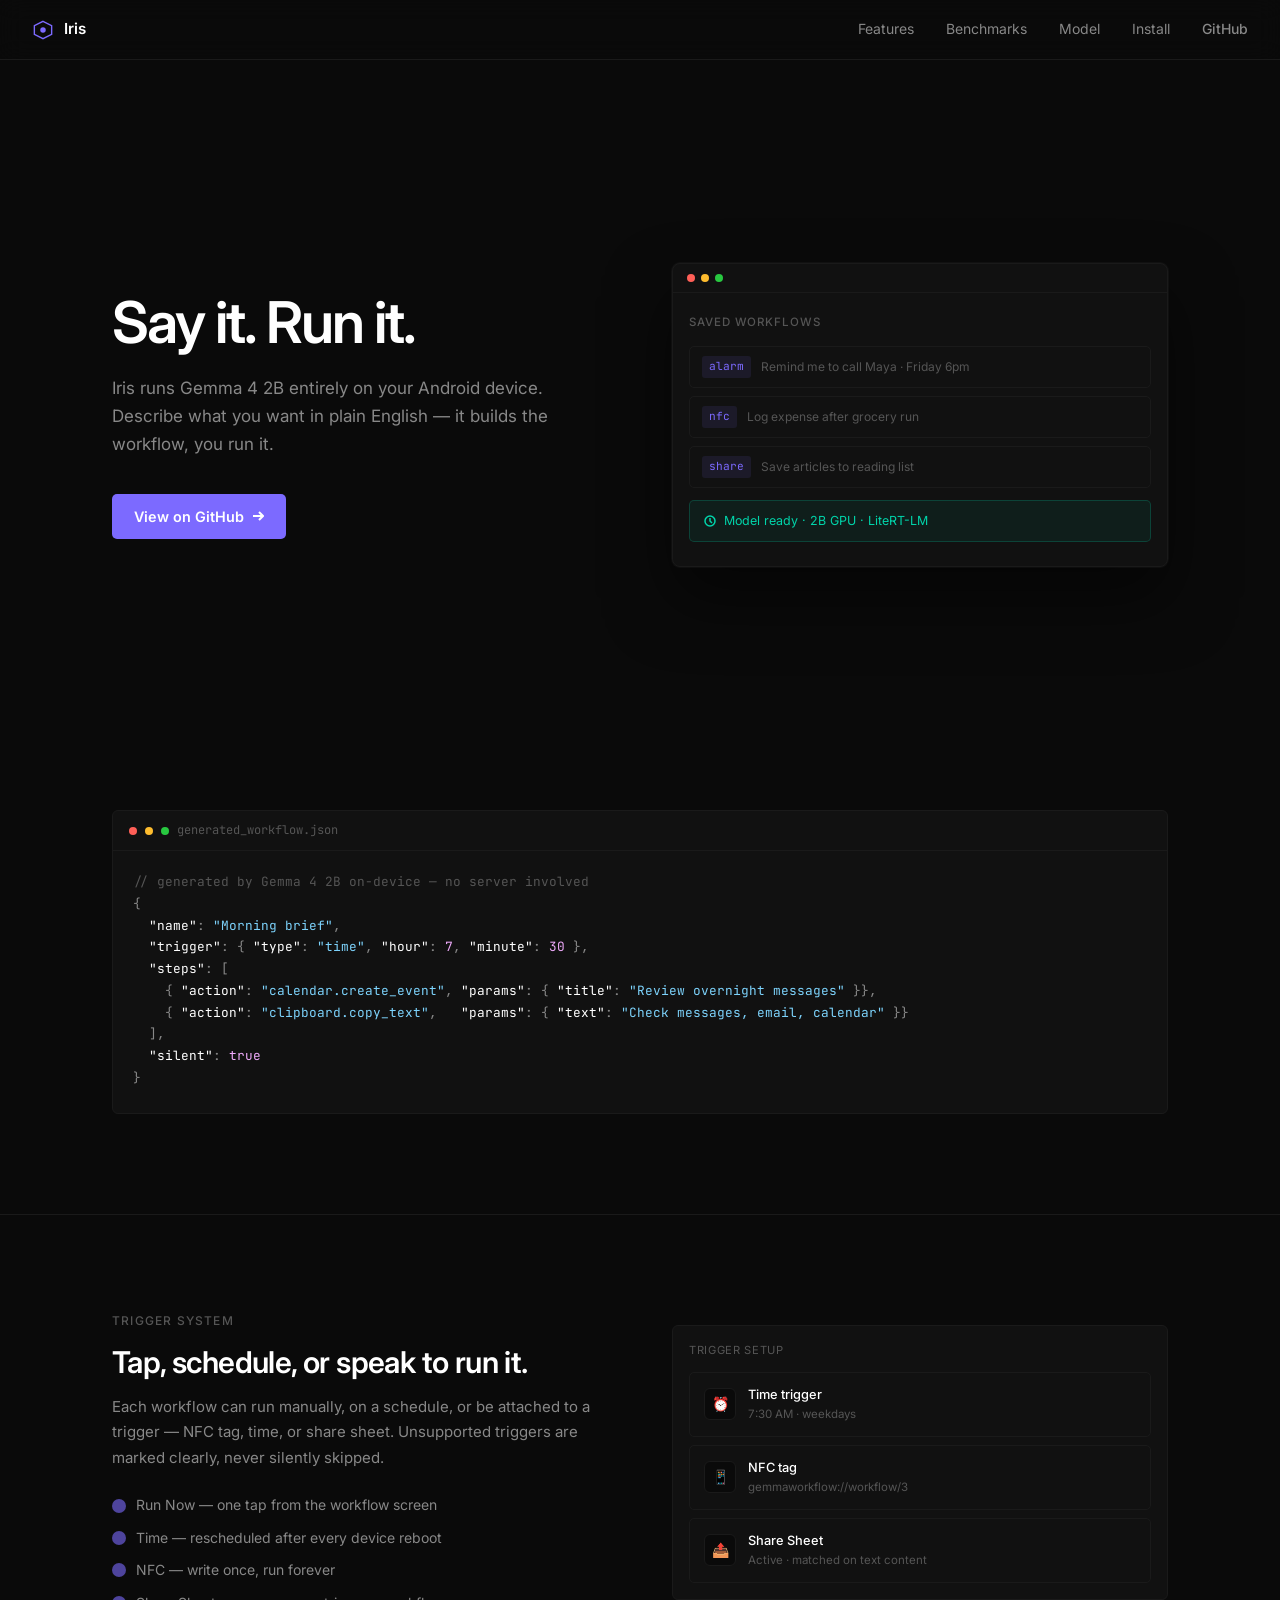
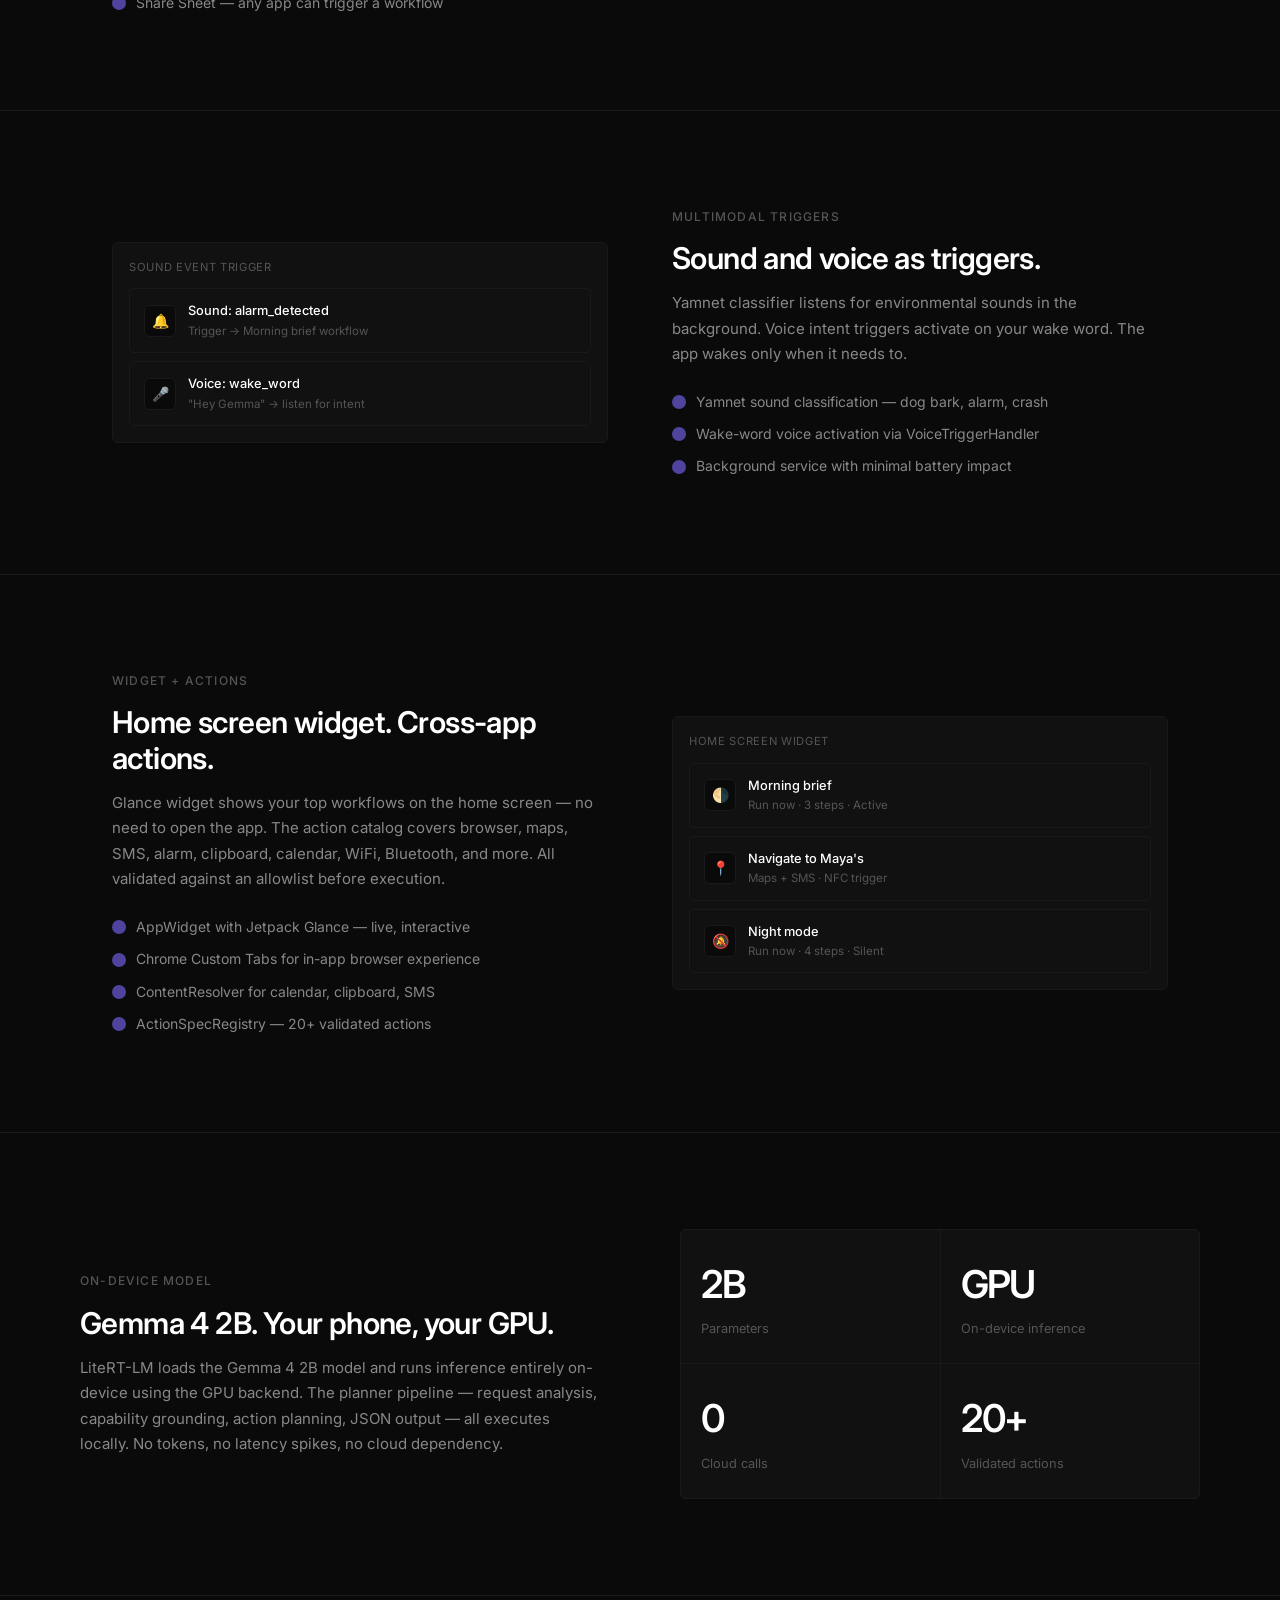
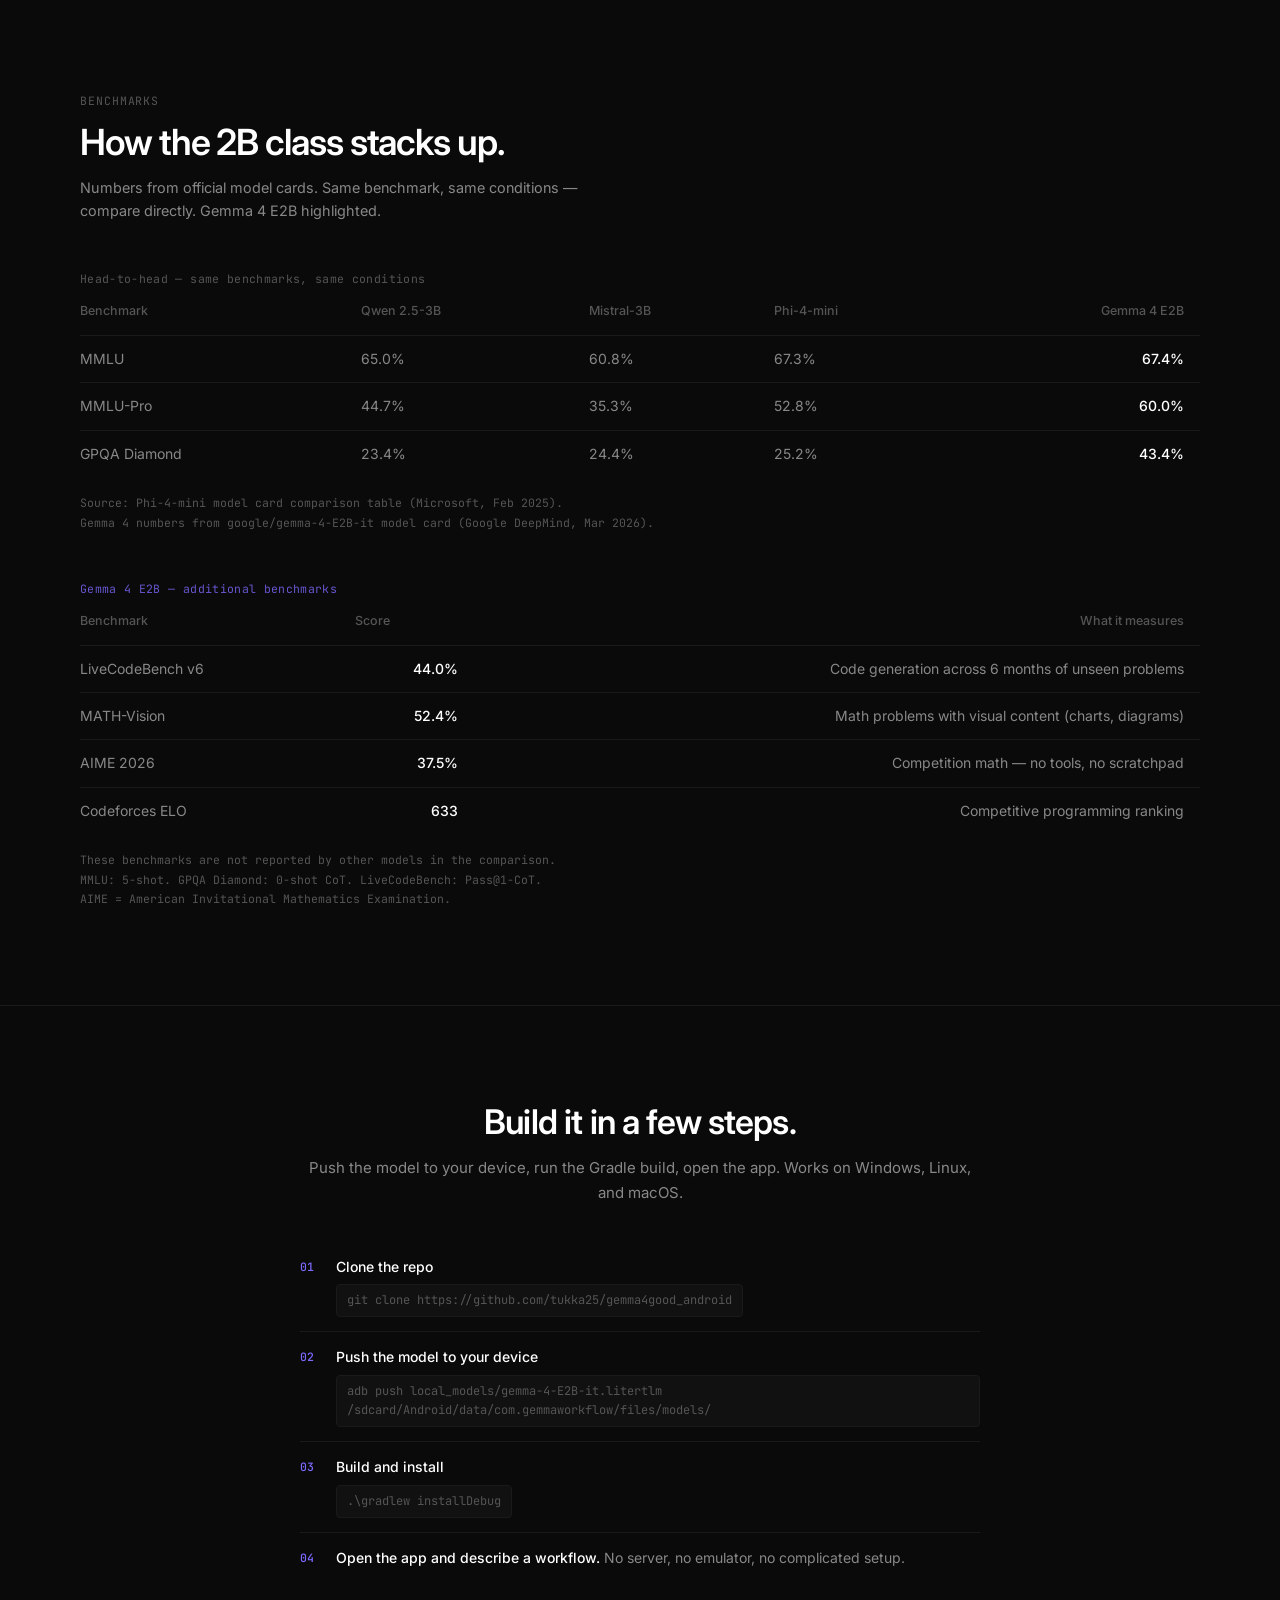
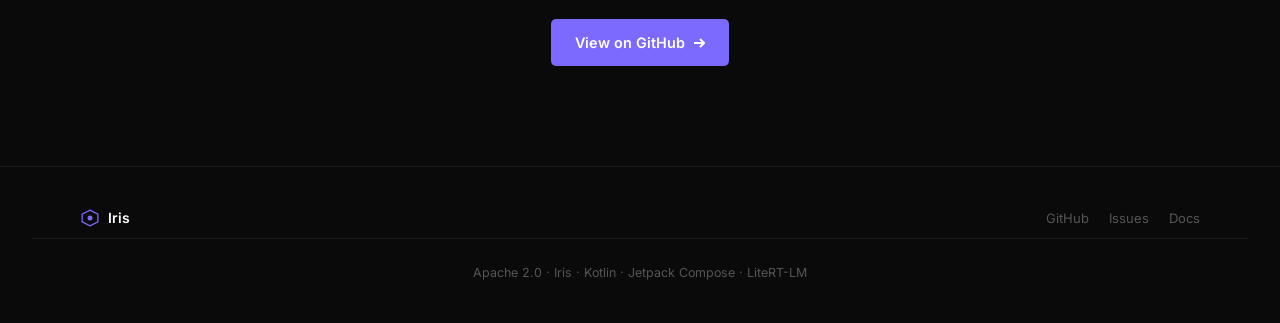
==== commit aca5d0c3: "Revamp landing page to 'Iris' and add benchmarks Rebrands and restructures the landing page: GemmaWo" ====
--- a/docs/landing-page/index.html
+++ b/docs/landing-page/index.html
@@ -3,654 +3,423 @@
 <head>
   <meta charset="UTF-8">
   <meta name="viewport" content="width=device-width, initial-scale=1.0">
-  <title>GemmaWorkflow — On-device AI workflow automation for Android</title>
-  <meta name="description" content="Turn plain English into phone automation. GemmaWorkflow runs a 2B on-device language model to plan cross-app workflows — no cloud, no data leaves your device.">
-
-  <!-- Fonts -->
+  <title>Iris — On-device AI for Android</title>
+  <meta name="description" content="Gemma 4 2B runs locally on your Android phone. Turn plain English into cross-app workflows. No cloud, no data leaves your device.">
   <link rel="preconnect" href="https://fonts.googleapis.com">
   <link rel="preconnect" href="https://fonts.gstatic.com" crossorigin>
-  <link href="https://fonts.googleapis.com/css2?family=Inter:wght@400;500;600;700&family=JetBrains+Mono:wght@400;500&display=swap" rel="stylesheet">
-
-  <!-- Favicon (inline SVG as data URI) -->
-  <link rel="icon" href="data:image/svg+xml,<svg xmlns='http://www.w3.org/2000/svg' viewBox='0 0 32 32'><rect width='32' height='32' rx='8' fill='%23050505'/><polygon points='16,4 28,10 28,22 16,28 4,22 4,10' fill='none' stroke='%237C6AFF' stroke-width='2'/><circle cx='16' cy='16' r='4' fill='%2300D4AA'/></svg>">
-
+  <link href="https://fonts.googleapis.com/css2?family=Inter:wght@400;500;600&family=JetBrains+Mono:wght@400;500&display=swap" rel="stylesheet">
   <link rel="stylesheet" href="styles.css">
 </head>
 <body>
 
-  <!-- ═══ NAVIGATION ═══════════════════════════════════════════ -->
+  <!-- Nav -->
   <nav class="nav">
-    <div class="nav__inner">
-      <a href="#" class="nav__logo">
-        <!-- Hex icon -->
-        <svg width="28" height="28" viewBox="0 0 28 28" fill="none" xmlns="http://www.w3.org/2000/svg">
-          <polygon points="14,2 24,7 24,21 14,26 4,21 4,7" stroke="#7C6AFF" stroke-width="1.5" fill="none"/>
-          <polygon points="14,7 20,10.5 20,17.5 14,21 8,17.5 8,10.5" fill="#7C6AFF" opacity="0.2"/>
-          <circle cx="14" cy="14" r="3" fill="#00D4AA"/>
-        </svg>
-        GemmaWorkflow
+    <a href="#" class="nav__logo">
+      <svg width="22" height="22" viewBox="0 0 28 28" fill="none">
+        <polygon points="14,3 25,8.5 25,19.5 14,25 3,19.5 3,8.5" stroke="#7C6AFF" stroke-width="1.8" fill="none"/>
+        <circle cx="14" cy="14" r="3.5" fill="#7C6AFF"/>
+      </svg>
+      Iris
+    </a>
+    <div class="nav__links">
+      <a href="#features">Features</a>
+      <a href="#benchmarks">Benchmarks</a>
+      <a href="#model">Model</a>
+      <a href="#install">Install</a>
+      <a href="https://github.com/tukka25/gemma4good_android" class="nav__cta" target="_blank" rel="noopener">GitHub</a>
+    </div>
+  </nav>
+
+  <!-- Hero -->
+  <section class="hero">
+    <div class="hero__text">
+      <h1 class="hero__headline">Say it. Run it.</h1>
+      <p class="hero__sub">
+        Iris runs Gemma 4 2B entirely on your Android device.
+        Describe what you want in plain English — it builds the workflow, you run it.
+      </p>
+      <a href="https://github.com/tukka25/gemma4good_android" class="hero__cta" target="_blank" rel="noopener">
+        View on GitHub
+        <svg width="12" height="12" viewBox="0 0 12 12" fill="none" stroke="currentColor" stroke-width="2"><path d="M1 6h10M7 2l4 4-4 4"/></svg>
       </a>
-      <ul class="nav__links">
-        <li><a href="#features">Features</a></li>
-        <li><a href="#architecture">Architecture</a></li>
-        <li><a href="#actions">Actions</a></li>
-        <li><a href="#triggers">Triggers</a></li>
-        <li><a href="#get-started">Get Started</a></li>
-      </ul>
-      <a href="https://github.com/tukka25/gemma4good_android" class="nav__cta" target="_blank" rel="noopener">
-        <!-- GitHub icon -->
-        <svg width="16" height="16" viewBox="0 0 16 16" fill="currentColor">
-          <path d="M8 0C3.58 0 0 3.58 0 8c0 3.54 2.29 6.53 5.47 7.59.4.07.55-.17.55-.38 0-.19-.01-.82-.01-1.49-2.01.37-2.53-.49-2.69-.94-.09-.23-.48-.94-.82-1.13-.28-.15-.68-.52-.01-.53.63-.01 1.08.58 1.23.82.72 1.21 1.87.87 2.33.66.07-.52.28-.87.51-1.07-1.78-.2-3.64-.89-3.64-3.95 0-.87.31-1.59.82-2.15-.08-.2-.36-1.02.08-2.12 0 0 .67-.21 2.2.82.64-.18 1.32-.27 2-.27.68 0 1.36.09 2 .27 1.53-1.04 2.2-.82 2.2-.82.44 1.1.16 1.92.08 2.12.51.56.82 1.27.82 2.15 0 3.07-1.87 3.75-3.65 3.95.29.25.54.73.54 1.48 0 1.07-.01 1.93-.01 2.2 0 .21.15.46.55.38A8.013 8.013 0 0016 8c0-4.42-3.58-8-8-8z"/>
-        </svg>
-        View on GitHub
-      </a>
-    </div>
-  </nav>
-
-  <!-- ═══ HERO ═════════════════════════════════════════════════ -->
-  <section class="hero" style="background: var(--surface);">
-    <div class="container">
-      <div class="hero__eyebrow reveal">
-        <span class="hero__badge"></span>
-        On-device AI · Privacy-first · GPU-accelerated
-      </div>
-
-      <h1 class="hero__headline reveal" style="transition-delay: 0.1s;">
-        Turn plain English<br>into phone automation.
-      </h1>
-
-      <p class="hero__sub reveal" style="transition-delay: 0.2s;">
-        GemmaWorkflow runs a 2B on-device language model to plan cross-app
-        workflows — no cloud, no data leaves your device.
-      </p>
-
-      <div class="hero__actions reveal" style="transition-delay: 0.3s;">
-        <a href="https://github.com/tukka25/gemma4good_android" class="btn btn-primary" target="_blank" rel="noopener">
-          <svg width="16" height="16" viewBox="0 0 16 16" fill="currentColor">
-            <path d="M8 0C3.58 0 0 3.58 0 8c0 3.54 2.29 6.53 5.47 7.59.4.07.55-.17.55-.38 0-.19-.01-.82-.01-1.49-2.01.37-2.53-.49-2.69-.94-.09-.23-.48-.94-.82-1.13-.28-.15-.68-.52-.01-.53.63-.01 1.08.58 1.23.82.72 1.21 1.87.87 2.33.66.07-.52.28-.87.51-1.07-1.78-.2-3.64-.89-3.64-3.95 0-.87.31-1.59.82-2.15-.08-.2-.36-1.02.08-2.12 0 0 .67-.21 2.2.82.64-.18 1.32-.27 2-.27.68 0 1.36.09 2 .27 1.53-1.04 2.2-.82 2.2-.82.44 1.1.16 1.92.08 2.12.51.56.82 1.27.82 2.15 0 3.07-1.87 3.75-3.65 3.95.29.25.54.73.54 1.48 0 1.07-.01 1.93-.01 2.2 0 .21.15.46.55.38A8.013 8.013 0 0016 8c0-4.42-3.58-8-8-8z"/>
-          </svg>
-          View on GitHub
-        </a>
-        <a href="#get-started" class="btn btn-secondary">
-          Get Started
-          <svg width="14" height="14" viewBox="0 0 12 12" fill="none" stroke="currentColor" stroke-width="2">
-            <path d="M1 6h10M7 2l4 4-4 4"/>
-          </svg>
-        </a>
-      </div>
-
-      <!-- Phone mockup -->
-      <div class="hero__phone reveal" style="transition-delay: 0.4s;">
-        <svg viewBox="0 0 280 540" fill="none" xmlns="http://www.w3.org/2000/svg" style="width:100%;filter:drop-shadow(0 24px 48px rgba(124,106,255,0.12))">
-          <!-- Phone frame -->
-          <rect width="280" height="540" rx="36" fill="#111113" stroke="#2B2B30" stroke-width="1.5"/>
-          <!-- Screen area -->
-          <rect x="12" y="12" width="256" height="516" rx="28" fill="#0A0A0F"/>
-          <!-- Status bar -->
-          <rect x="12" y="12" width="256" height="36" rx="28" fill="#111113"/>
-          <circle cx="220" cy="30" r="6" fill="#333"/>
-          <circle cx="232" cy="30" r="6" fill="#333"/>
-          <circle cx="244" cy="30" r="6" fill="#333"/>
-          <!-- Notch -->
-          <rect x="100" y="12" width="80" height="24" rx="12" fill="#111113"/>
-          <!-- App header -->
-          <text x="24" y="76" font-family="Inter,sans-serif" font-size="20" font-weight="700" fill="white">GemmaWorkflow</text>
-          <rect x="24" y="84" width="80" height="4" rx="2" fill="#7C6AFF" opacity="0.6"/>
-          <!-- Hex hero icon -->
-          <polygon points="140,105 168,117 168,145 140,157 112,145 112,117" stroke="#7C6AFF" stroke-width="1.5" fill="none"/>
-          <circle cx="140" cy="131" r="10" fill="#00D4AA" opacity="0.8"/>
-          <!-- Prompt field -->
-          <rect x="24" y="172" width="232" height="64" rx="12" fill="#1A1A1D" stroke="#2B2B30" stroke-width="1"/>
-          <text x="40" y="196" font-family="Inter,sans-serif" font-size="13" fill="#8888A0">Send a message to Maya saying hi...</text>
-          <rect x="40" y="208" width="60" height="4" rx="2" fill="#333"/>
-          <!-- Generate button -->
-          <rect x="24" y="252" width="232" height="40" rx="10" fill="#7C6AFF" opacity="0.9"/>
-          <text x="140" y="277" font-family="Inter,sans-serif" font-size="13" font-weight="600" fill="white" text-anchor="middle">Generate Workflow</text>
-          <!-- Model status -->
-          <rect x="24" y="308" width="232" height="36" rx="10" fill="#1A1A1D" stroke="#2B2B30" stroke-width="1"/>
-          <circle cx="44" cy="326" r="5" fill="#00D4AA"/>
-          <text x="58" y="330" font-family="Inter,sans-serif" font-size="11" fill="#8888A0">Model ready · 2B GPU</text>
-          <!-- Saved workflows strip -->
-          <text x="24" y="372" font-family="Inter,sans-serif" font-size="12" font-weight="600" fill="white">Saved Workflows</text>
-          <rect x="24" y="384" width="100" height="52" rx="10" fill="#1A1A1D" stroke="#2B2B30" stroke-width="1"/>
-          <text x="36" y="403" font-family="Inter,sans-serif" font-size="11" fill="white">Morning Routine</text>
-          <text x="36" y="418" font-family="Inter,sans-serif" font-size="10" fill="#8888A0">3 actions · Manual</text>
-          <rect x="132" y="384" width="100" height="52" rx="10" fill="#1A1A1D" stroke="#2B2B30" stroke-width="1"/>
-          <text x="144" y="403" font-family="Inter,sans-serif" font-size="11" fill="white">Expense Log</text>
-          <text x="144" y="418" font-family="Inter,sans-serif" font-size="10" fill="#8888A0">5 actions · NFC</text>
-          <!-- Tab bar -->
-          <rect x="12" y="490" width="256" height="38" rx="0" fill="#0D0D12"/>
-          <rect x="12" y="492" width="256" height="1" fill="#2B2B30"/>
-          <!-- Active tab -->
-          <rect x="36" y="498" width="48" height="22" rx="6" fill="#7C6AFF" opacity="0.15"/>
-          <text x="60" y="513" font-family="Inter,sans-serif" font-size="10" font-weight="600" fill="#7C6AFF" text-anchor="middle">Home</text>
-          <text x="140" y="513" font-family="Inter,sans-serif" font-size="10" fill="#8888A0" text-anchor="middle">Workflows</text>
-          <text x="220" y="513" font-family="Inter,sans-serif" font-size="10" fill="#8888A0" text-anchor="middle">Debug</text>
-        </svg>
-      </div>
-
-      <div class="hero__badges reveal" style="transition-delay: 0.5s;">
-        <span>
-          <svg width="14" height="14" viewBox="0 0 24 24" fill="#7C6AFF"><path d="M13 2.05v2.02c3.95.49 7 3.85 7 7.93 0 3.21-1.92 6-4.72 7.28L13 17v5l6-6-1.28-1.28A9.96 9.96 0 0022 12c0-5.18-3.95-9.45-9-9.95zM11 2.05C5.94 2.55 2 6.82 2 12c0 2.9 1.25 5.54 3.29 7.56L4.4 18.6A9.96 9.96 0 004 12c0-5.18 3.95-9.45 9-9.95z"/></svg>
-          Android
-        </span>
-        <span>
-          <svg width="14" height="14" viewBox="0 0 24 24" fill="none" stroke="#7C6AFF" stroke-width="2"><path d="M12 2L2 7l10 5 10-5-10-5zM2 17l10 5 10-5M2 12l10 5 10-5"/></svg>
-          Kotlin
-        </span>
-        <span>
-          <svg width="14" height="14" viewBox="0 0 24 24" fill="none" stroke="#7C6AFF" stroke-width="2"><rect x="3" y="3" width="18" height="18" rx="2"/><path d="M7 12h10M12 7v10"/></svg>
-          Jetpack Compose
-        </span>
-        <span>
-          <svg width="14" height="14" viewBox="0 0 24 24" fill="#00D4AA"><circle cx="12" cy="12" r="4"/><path d="M12 2v2M12 20v2M2 12h2M20 12h2"/></svg>
-          LiteRT-LM
-        </span>
-        <span>
-          <svg width="14" height="14" viewBox="0 0 24 24" fill="#8888A0"><polygon points="12,2 22,8.5 22,15.5 12,22 2,15.5 2,8.5"/></svg>
-          Gemma 4 2B
-        </span>
+    </div>
+    <div class="hero__visual">
+      <div class="hero__screen">
+        <div class="hero__screen-top">
+          <div class="dot dot--red"></div>
+          <div class="dot dot--yellow"></div>
+          <div class="dot dot--green"></div>
+        </div>
+        <div class="hero__screen-body">
+          <div class="hero__screen-label">Saved workflows</div>
+          <div class="workflow-line">
+            <span class="tag">alarm</span>
+            <span class="action">Remind me to call Maya · Friday 6pm</span>
+          </div>
+          <div class="workflow-line">
+            <span class="tag">nfc</span>
+            <span class="action">Log expense after grocery run</span>
+          </div>
+          <div class="workflow-line">
+            <span class="tag">share</span>
+            <span class="action">Save articles to reading list</span>
+          </div>
+          <div class="workflow-status">
+            <svg width="12" height="12" viewBox="0 0 12 12" fill="none" stroke="currentColor" stroke-width="1.5"><circle cx="6" cy="6" r="5"/><path d="M6 3v3l2 2"/></svg>
+            Model ready · 2B GPU · LiteRT-LM
+          </div>
+        </div>
       </div>
     </div>
   </section>
 
-  <!-- ═══ PROBLEM ══════════════════════════════════════════════ -->
-  <section id="problem">
-    <div class="container">
-      <div style="text-align:center;">
-        <span class="section-label reveal">The Problem</span>
-        <h2 class="section-title reveal" style="transition-delay:0.1s;">Your apps don't talk to each other.</h2>
-        <p class="section-sub reveal" style="transition-delay:0.2s;">
-          Modern smartphones have dozens of apps, each living in its own silo.
-          Getting them to work together usually means learning complex automation
-          tools or relying on cloud services you don't trust.
+  <!-- Code: actual workflow JSON -->
+  <div class="code-section">
+    <div class="code-block">
+      <div class="code-block__header">
+        <div class="dot dot--red"></div>
+        <div class="dot dot--yellow"></div>
+        <div class="dot dot--green"></div>
+        <span class="code-block__name">generated_workflow.json</span>
+      </div>
+      <div class="code-block__body">
+        <pre><span class="code-comment">// generated by Gemma 4 2B on-device — no server involved</span>
+{
+  <span class="code-key">"name"</span>: <span class="code-str">"Morning brief"</span>,
+  <span class="code-key">"trigger"</span>: { <span class="code-key">"type"</span>: <span class="code-str">"time"</span>, <span class="code-key">"hour"</span>: <span class="code-num">7</span>, <span class="code-key">"minute"</span>: <span class="code-num">30</span> },
+  <span class="code-key">"steps"</span>: [
+    { <span class="code-key">"action"</span>: <span class="code-str">"calendar.create_event"</span>, <span class="code-key">"params"</span>: { <span class="code-key">"title"</span>: <span class="code-str">"Review overnight messages"</span> }},
+    { <span class="code-key">"action"</span>: <span class="code-str">"clipboard.copy_text"</span>,   <span class="code-key">"params"</span>: { <span class="code-key">"text"</span>: <span class="code-str">"Check messages, email, calendar"</span> }}
+  ],
+  <span class="code-key">"silent"</span>: <span class="code-num">true</span>
+}</pre>
+      </div>
+    </div>
+  </div>
+
+  <!-- Feature 1: Voice triggers -->
+  <div id="features" class="features">
+    <div class="feature">
+      <div class="feature__text">
+        <div class="feature__eyebrow">Trigger system</div>
+        <h2 class="feature__headline">Tap, schedule, or speak to run it.</h2>
+        <p class="feature__body">
+          Each workflow can run manually, on a schedule, or be attached to
+          a trigger — NFC tag, time, or share sheet. Unsupported triggers
+          are marked clearly, never silently skipped.
         </p>
-      </div>
-
-      <div class="pain-grid">
-        <div class="pain-card reveal" style="transition-delay:0.25s;">
-          <div class="pain-card__icon">
-            <svg width="22" height="22" viewBox="0 0 24 24" fill="none" stroke="currentColor" stroke-width="2"><rect x="3" y="3" width="7" height="7"/><rect x="14" y="3" width="7" height="7"/><rect x="14" y="14" width="7" height="7"/><rect x="3" y="14" width="7" height="7"/></svg>
-          </div>
-          <h3>Siloed Apps</h3>
-          <p>Calendar, SMS, maps, browser — each works in isolation. No native bridge between them.</p>
-        </div>
-        <div class="pain-card reveal" style="transition-delay:0.35s;">
-          <div class="pain-card__icon">
-            <svg width="22" height="22" viewBox="0 0 24 24" fill="none" stroke="currentColor" stroke-width="2"><path d="M12 2L2 7l10 5 10-5-10-5zM2 17l10 5 10-5"/><path d="M2 12l10 5 10-5"/></svg>
-          </div>
-          <h3>Complex Automation</h3>
-          <p>Tasker, MacroDroid, Shortcuts — powerful but require technical knowledge and manual flow design.</p>
-        </div>
-        <div class="pain-card reveal" style="transition-delay:0.45s;">
-          <div class="pain-card__icon">
-            <svg width="22" height="22" viewBox="0 0 24 24" fill="none" stroke="currentColor" stroke-width="2"><path d="M12 22s8-4 8-10V5l-8-3-8 3v7c0 6 8 10 8 10z"/><path d="M12 8v4M12 16h.01"/></svg>
-          </div>
-          <h3>Cloud Dependency</h3>
-          <p>Most AI automation sends your data to the cloud. Your prompts, your habits, your workflows — all remote.</p>
-        </div>
-      </div>
-
-      <div style="text-align:center; margin-top:56px;" class="reveal" style="transition-delay:0.55s;">
-        <h3 style="font-size:1.15rem; color:var(--text); margin-bottom:8px;">Enter GemmaWorkflow</h3>
-        <p style="font-size:1rem; max-width:480px; margin:0 auto;">On-device AI understands what you want, builds the workflow for you, and runs it locally — no cloud, no complexity.</p>
-      </div>
-    </div>
-  </section>
-
-  <!-- ═══ HOW IT WORKS ══════════════════════════════════════════ -->
-  <section id="how-it-works" style="background: var(--surface);">
-    <div class="container">
-      <div style="text-align:center;">
-        <span class="section-label reveal">How It Works</span>
-        <h2 class="section-title reveal" style="transition-delay:0.1s;">Four steps from idea to action</h2>
-        <p class="section-sub reveal" style="transition-delay:0.2s;">
-          Describe what you want in plain English. The on-device model plans,
-          validates, and builds a workflow you can run immediately or schedule.
+        <div class="feature__list">
+          <div class="feature__list-item">Run Now — one tap from the workflow screen</div>
+          <div class="feature__list-item">Time — rescheduled after every device reboot</div>
+          <div class="feature__list-item">NFC — write once, run forever</div>
+          <div class="feature__list-item">Share Sheet — any app can trigger a workflow</div>
+        </div>
+      </div>
+      <div class="feature__preview">
+        <div class="feature__preview-label">Trigger setup</div>
+        <div class="preview-card">
+          <div class="preview-card__icon">⏰</div>
+          <div class="preview-card__text">
+            <div class="preview-card__title">Time trigger</div>
+            <div class="preview-card__sub">7:30 AM · weekdays</div>
+          </div>
+        </div>
+        <div class="preview-card">
+          <div class="preview-card__icon">📱</div>
+          <div class="preview-card__text">
+            <div class="preview-card__title">NFC tag</div>
+            <div class="preview-card__sub">gemmaworkflow://workflow/3</div>
+          </div>
+        </div>
+        <div class="preview-card">
+          <div class="preview-card__icon">📤</div>
+          <div class="preview-card__text">
+            <div class="preview-card__title">Share Sheet</div>
+            <div class="preview-card__sub">Active · matched on text content</div>
+          </div>
+        </div>
+      </div>
+    </div>
+  </div>
+
+  <!-- Feature 2: Sound + Voice -->
+  <div class="features">
+    <div class="feature feature--flip">
+      <div class="feature__text">
+        <div class="feature__eyebrow">Multimodal triggers</div>
+        <h2 class="feature__headline">Sound and voice as triggers.</h2>
+        <p class="feature__body">
+          Yamnet classifier listens for environmental sounds in the background.
+          Voice intent triggers activate on your wake word.
+          The app wakes only when it needs to.
         </p>
-      </div>
-
-      <div class="flow reveal" style="transition-delay:0.3s;">
-        <!-- Step 1 -->
-        <div class="flow-step">
-          <div class="flow-step__num">1</div>
-          <div class="flow-step__icon">
-            <svg width="28" height="28" viewBox="0 0 24 24" fill="none" stroke="#7C6AFF" stroke-width="1.8"><path d="M21 15a2 2 0 01-2 2H7l-4 4V5a2 2 0 012-2h14a2 2 0 012 2z"/></svg>
-          </div>
-          <h3>Describe</h3>
-          <p>Type your request in plain English — e.g. "Remind me to call Maya on Friday at 6pm"</p>
-        </div>
-
-        <div class="flow-arrow">→</div>
-
-        <!-- Step 2 -->
-        <div class="flow-step">
-          <div class="flow-step__num">2</div>
-          <div class="flow-step__icon">
-            <svg width="28" height="28" viewBox="0 0 24 24" fill="none" stroke="#7C6AFF" stroke-width="1.8"><circle cx="12" cy="12" r="3"/><path d="M12 1v4M12 19v4M4.22 4.22l2.83 2.83M16.95 16.95l2.83 2.83M1 12h4M19 12h4M4.22 19.78l2.83-2.83M16.95 7.05l2.83-2.83"/></svg>
-          </div>
-          <h3>AI Plans</h3>
-          <p>Gemma 4 2B runs a 4-stage planner pipeline: analysis → capability → action → JSON</p>
-        </div>
-
-        <div class="flow-arrow">→</div>
-
-        <!-- Step 3 -->
-        <div class="flow-step">
-          <div class="flow-step__num">3</div>
-          <div class="flow-step__icon">
-            <svg width="28" height="28" viewBox="0 0 24 24" fill="none" stroke="#7C6AFF" stroke-width="1.8"><path d="M9 11l3 3L22 4"/><path d="M21 12v7a2 2 0 01-2 2H5a2 2 0 01-2-2V5a2 2 0 012-2h11"/></svg>
-          </div>
-          <h3>Preview</h3>
-          <p>Review the generated workflow — each action, its parameters, and the trigger type</p>
-        </div>
-
-        <div class="flow-arrow">→</div>
-
-        <!-- Step 4 -->
-        <div class="flow-step">
-          <div class="flow-step__num">4</div>
-          <div class="flow-step__icon">
-            <svg width="28" height="28" viewBox="0 0 24 24" fill="none" stroke="#00D4AA" stroke-width="1.8"><polygon points="5 3 19 12 5 21 5 3"/></svg>
-          </div>
-          <h3>Run or Schedule</h3>
-          <p>Tap "Run Now" immediately, or attach NFC, Time, or Share Sheet triggers</p>
-        </div>
-      </div>
-    </div>
-  </section>
-
-  <!-- ═══ ARCHITECTURE ══════════════════════════════════════════ -->
-  <section id="architecture">
-    <div class="container">
-      <div style="text-align:center;">
-        <span class="section-label reveal">Architecture</span>
-        <h2 class="section-title reveal" style="transition-delay:0.1s;">Built for on-device intelligence</h2>
-        <p class="section-sub reveal" style="transition-delay:0.2s;">
-          Every component runs locally on your Android device. No server calls,
-          no cloud dependency, no data leaving your phone.
+        <div class="feature__list">
+          <div class="feature__list-item">Yamnet sound classification — dog bark, alarm, crash</div>
+          <div class="feature__list-item">Wake-word voice activation via VoiceTriggerHandler</div>
+          <div class="feature__list-item">Background service with minimal battery impact</div>
+        </div>
+      </div>
+      <div class="feature__preview">
+        <div class="feature__preview-label">Sound event trigger</div>
+        <div class="preview-card">
+          <div class="preview-card__icon">🔔</div>
+          <div class="preview-card__text">
+            <div class="preview-card__title">Sound: alarm_detected</div>
+            <div class="preview-card__sub">Trigger → Morning brief workflow</div>
+          </div>
+        </div>
+        <div class="preview-card">
+          <div class="preview-card__icon">🎤</div>
+          <div class="preview-card__text">
+            <div class="preview-card__title">Voice: wake_word</div>
+            <div class="preview-card__sub">"Hey Gemma" → listen for intent</div>
+          </div>
+        </div>
+      </div>
+    </div>
+  </div>
+
+  <!-- Feature 3: Widget + Actions -->
+  <div class="features">
+    <div class="feature">
+      <div class="feature__text">
+        <div class="feature__eyebrow">Widget + Actions</div>
+        <h2 class="feature__headline">Home screen widget. Cross-app actions.</h2>
+        <p class="feature__body">
+          Glance widget shows your top workflows on the home screen —
+          no need to open the app. The action catalog covers browser,
+          maps, SMS, alarm, clipboard, calendar, WiFi, Bluetooth, and more.
+          All validated against an allowlist before execution.
         </p>
-      </div>
-
-      <div class="arch-diagram reveal" style="transition-delay:0.3s;">
-<pre>
-┌─────────────────────────────────────────────────────────────────┐
-│                         Your Android Phone                      │
-│                                                                  │
-│  ┌──────────────────────────────────────────────────────────┐   │
-│  │  UI Layer (Jetpack Compose)                              │   │
-│  │  Home · Workflow List · Editor · Widget (Glance)          │   │
-│  └────────────────────────────┬─────────────────────────────┘   │
-│                               │                                   │
-│  ┌────────────────────────────▼─────────────────────────────┐   │
-│  │  Domain Layer                                           │   │
-│  │  PromptBuilder · RequestAnalysis · ActionPlan           │   │
-│  │  WorkflowJsonParser · WorkflowValidator                  │   │
-│  │  WorkflowRunner · IntentFactory                          │   │
-│  └────────────────────────────┬─────────────────────────────┘   │
-│                               │                                   │
-│  ┌────────────────────────────▼─────────────────────────────┐   │
-│  │  Inference Layer — LiteRT-LM Engine                      │   │
-│  │  Gemma 4 2B · GPU Backend · Conversation Context        │   │
-│  └────────────────────────────┬─────────────────────────────┘   │
-│                               │                                   │
-│  ┌────────────────────────────▼─────────────────────────────┐   │
-│  │  Platform Layer                                         │   │
-│  │  AlarmManager · ContentResolver · IntentDispatch        │   │
-│  │  NFC · Share Sheet · BootReceiver · Glance Widget        │   │
-│  └──────────────────────────────────────────────────────────┘   │
-└─────────────────────────────────────────────────────────────────┘</pre>
-      </div>
-
-      <div class="callout-grid">
-        <div class="callout reveal" style="transition-delay:0.4s;">
-          <div class="callout__icon">
-            <svg width="28" height="28" viewBox="0 0 24 24" fill="none" stroke="#00D4AA" stroke-width="1.8"><circle cx="12" cy="12" r="3"/><path d="M12 1v4M12 19v4M4.22 4.22l2.83 2.83M16.95 16.95l2.83 2.83M1 12h4M19 12h4M4.22 19.78l2.83-2.83M16.95 7.05l2.83-2.83"/></svg>
-          </div>
-          <h3>On-device AI</h3>
-          <p>Gemma 4 2B runs entirely on your phone via LiteRT-LM. No cloud, no data leaves your device.</p>
-        </div>
-        <div class="callout reveal" style="transition-delay:0.5s;">
-          <div class="callout__icon">
-            <svg width="28" height="28" viewBox="0 0 24 24" fill="none" stroke="#00D4AA" stroke-width="1.8"><path d="M12 22s8-4 8-10V5l-8-3-8 3v7c0 6 8 10 8 10z"/></svg>
-          </div>
-          <h3>Privacy-first</h3>
-          <p>All inference is local. Your prompts, workflows, and habits never leave your phone.</p>
-        </div>
-        <div class="callout reveal" style="transition-delay:0.6s;">
-          <div class="callout__icon">
-            <svg width="28" height="28" viewBox="0 0 24 24" fill="none" stroke="#00D4AA" stroke-width="1.8"><rect x="2" y="6" width="20" height="12" rx="2"/><path d="M6 12h.01M10 12h.01M14 12h.01M18 12h.01"/></svg>
-          </div>
-          <h3>GPU-accelerated</h3>
-          <p>Runs on your phone's GPU via LiteRT-LM — fast enough for real-time planning on mobile.</p>
-        </div>
-      </div>
-    </div>
-  </section>
-
-  <!-- ═══ FEATURES ══════════════════════════════════════════════ -->
-  <section id="features" style="background: var(--surface);">
-    <div class="container">
-      <div style="text-align:center;">
-        <span class="section-label reveal">Features</span>
-        <h2 class="section-title reveal" style="transition-delay:0.1s;">Everything you need, nothing you don't</h2>
-        <p class="section-sub reveal" style="transition-delay:0.2s;">
-          Built for real-world use — from simple reminders to complex cross-app automation.
+        <div class="feature__list">
+          <div class="feature__list-item">AppWidget with Jetpack Glance — live, interactive</div>
+          <div class="feature__list-item">Chrome Custom Tabs for in-app browser experience</div>
+          <div class="feature__list-item">ContentResolver for calendar, clipboard, SMS</div>
+          <div class="feature__list-item">ActionSpecRegistry — 20+ validated actions</div>
+        </div>
+      </div>
+      <div class="feature__preview">
+        <div class="feature__preview-label">Home screen widget</div>
+        <div class="preview-card">
+          <div class="preview-card__icon">🌗</div>
+          <div class="preview-card__text">
+            <div class="preview-card__title">Morning brief</div>
+            <div class="preview-card__sub">Run now · 3 steps · Active</div>
+          </div>
+        </div>
+        <div class="preview-card">
+          <div class="preview-card__icon">📍</div>
+          <div class="preview-card__text">
+            <div class="preview-card__title">Navigate to Maya's</div>
+            <div class="preview-card__sub">Maps + SMS · NFC trigger</div>
+          </div>
+        </div>
+        <div class="preview-card">
+          <div class="preview-card__icon">🔕</div>
+          <div class="preview-card__text">
+            <div class="preview-card__title">Night mode</div>
+            <div class="preview-card__sub">Run now · 4 steps · Silent</div>
+          </div>
+        </div>
+      </div>
+    </div>
+  </div>
+
+  <!-- Model stats section -->
+  <div id="model" class="model-section">
+    <div class="model-section__inner">
+      <div>
+        <div class="model-section__eyebrow">On-device model</div>
+        <h2 class="model-section__headline">Gemma 4 2B. Your phone, your GPU.</h2>
+        <p class="model-section__body">
+          LiteRT-LM loads the Gemma 4 2B model and runs inference entirely
+          on-device using the GPU backend. The planner pipeline — request
+          analysis, capability grounding, action planning, JSON output —
+          all executes locally. No tokens, no latency spikes, no cloud dependency.
         </p>
       </div>
-
-      <div class="features-grid">
-        <div class="feature-card reveal" style="transition-delay:0.2s;">
-          <div class="feature-card__icon">
-            <svg width="20" height="20" viewBox="0 0 24 24" fill="none" stroke="#7C6AFF" stroke-width="2"><circle cx="12" cy="12" r="3"/><path d="M12 1v4M12 19v4M4.22 4.22l2.83 2.83M16.95 16.95l2.83 2.83M1 12h4M19 12h4M4.22 19.78l2.83-2.83M16.95 7.05l2.83-2.83"/></svg>
-          </div>
-          <h3>On-device AI</h3>
-          <p>Gemma 4 2B via LiteRT-LM, running on your phone's GPU — no cloud calls ever.</p>
-        </div>
-        <div class="feature-card reveal" style="transition-delay:0.25s;">
-          <div class="feature-card__icon">
-            <svg width="20" height="20" viewBox="0 0 24 24" fill="none" stroke="#7C6AFF" stroke-width="2"><path d="M21 15a2 2 0 01-2 2H7l-4 4V5a2 2 0 012-2h14a2 2 0 012 2z"/></svg>
-          </div>
-          <h3>Plain Language</h3>
-          <p>No code, no flowcharts, no scripting. Just describe what you want in natural English.</p>
-        </div>
-        <div class="feature-card reveal" style="transition-delay:0.3s;">
-          <div class="feature-card__icon">
-            <svg width="20" height="20" viewBox="0 0 24 24" fill="none" stroke="#7C6AFF" stroke-width="2"><polyline points="17 1 21 5 17 9"/><path d="M3 11V9a4 4 0 014-4h14"/><polyline points="7 23 3 19 7 15"/><path d="M21 13v2a4 4 0 01-4 4H3"/></svg>
-          </div>
-          <h3>Cross-app Actions</h3>
-          <p>Browser, Maps, SMS, Calendar, Clipboard, Alarm, WiFi, Bluetooth, and more.</p>
-        </div>
-        <div class="feature-card reveal" style="transition-delay:0.35s;">
-          <div class="feature-card__icon">
-            <svg width="20" height="20" viewBox="0 0 24 24" fill="none" stroke="#7C6AFF" stroke-width="2"><rect x="3" y="4" width="18" height="18" rx="2" ry="2"/><line x1="16" y1="2" x2="16" y2="6"/><line x1="8" y1="2" x2="8" y2="6"/><line x1="3" y1="10" x2="21" y2="10"/></svg>
-          </div>
-          <h3>Multiple Triggers</h3>
-          <p>Run Now, Time-scheduled, NFC tag, or Share Sheet. Attach any trigger to any workflow.</p>
-        </div>
-        <div class="feature-card reveal" style="transition-delay:0.4s;">
-          <div class="feature-card__icon">
-            <svg width="20" height="20" viewBox="0 0 24 24" fill="none" stroke="#7C6AFF" stroke-width="2"><rect x="5" y="2" width="14" height="20" rx="2" ry="2"/><line x1="12" y1="18" x2="12.01" y2="18"/></svg>
-          </div>
-          <h3>Glance Widget</h3>
-          <p>Home-screen AppWidget with Jetpack Glance — run your top workflows without opening the app.</p>
-        </div>
-        <div class="feature-card reveal" style="transition-delay:0.45s;">
-          <div class="feature-card__icon">
-            <svg width="20" height="20" viewBox="0 0 24 24" fill="none" stroke="#7C6AFF" stroke-width="2"><path d="M12 2a3 3 0 00-3 3v7a3 3 0 006 0V5a3 3 0 00-3-3z"/><path d="M19 10v2a7 7 0 01-14 0v-2M12 19v4M8 23h8"/></svg>
-          </div>
-          <h3>Sound Detection</h3>
-          <p>Yamnet classifier runs in the background — trigger workflows from environmental sounds.</p>
-        </div>
-        <div class="feature-card reveal" style="transition-delay:0.5s;">
-          <div class="feature-card__icon">
-            <svg width="20" height="20" viewBox="0 0 24 24" fill="none" stroke="#7C6AFF" stroke-width="2"><path d="M12 1a3 3 0 00-3 3v8a3 3 0 006 0V4a3 3 0 00-3-3z"/><path d="M19 10v2a7 7 0 01-14 0v-2M12 19v4"/></svg>
-          </div>
-          <h3>Voice Input</h3>
-          <p>Wake-word and voice intent trigger system — speak your workflow into existence.</p>
-        </div>
-        <div class="feature-card reveal" style="transition-delay:0.55s;">
-          <div class="feature-card__icon">
-            <svg width="20" height="20" viewBox="0 0 24 24" fill="none" stroke="#7C6AFF" stroke-width="2"><circle cx="12" cy="12" r="10"/><path d="M12 6v6l4 2"/></svg>
-          </div>
-          <h3>Dark Theme</h3>
-          <p>Premium glassmorphic UI with a calm, dark palette — designed to feel at home on any Android.</p>
-        </div>
-      </div>
-    </div>
-  </section>
-
-  <!-- ═══ ACTION CATALOG ═════════════════════════════════════════ -->
-  <section id="actions">
-    <div class="container">
-      <div style="text-align:center;">
-        <span class="section-label reveal">Action Catalog</span>
-        <h2 class="section-title reveal" style="transition-delay:0.1s;">20+ actions, all on-device</h2>
-        <p class="section-sub reveal" style="transition-delay:0.2s;">
-          Every action is validated against an allowlist before execution. No arbitrary intent invention.
+      <div class="model-stats">
+        <div class="stat">
+          <div class="stat__value">2B</div>
+          <div class="stat__label">Parameters</div>
+        </div>
+        <div class="stat">
+          <div class="stat__value">GPU</div>
+          <div class="stat__label">On-device inference</div>
+        </div>
+        <div class="stat">
+          <div class="stat__value">0</div>
+          <div class="stat__label">Cloud calls</div>
+        </div>
+        <div class="stat">
+          <div class="stat__value">20+</div>
+          <div class="stat__label">Validated actions</div>
+        </div>
+      </div>
+    </div>
+  </div>
+
+  <!-- Leaderboard -->
+  <div id="benchmarks" class="leaderboard">
+    <div class="leaderboard__inner">
+      <div class="leaderboard__header">
+        <div class="leaderboard__eyebrow">Benchmarks</div>
+        <h2 class="leaderboard__headline">How the 2B class stacks up.</h2>
+        <p class="leaderboard__sub">
+          Numbers from official model cards. Same benchmark, same conditions — compare directly.
+          Gemma 4 E2B highlighted.
         </p>
       </div>
 
-      <div class="catalog-table-wrap reveal" style="transition-delay:0.3s;">
-        <table class="catalog-table">
+      <!-- Shared benchmarks -->
+      <div class="leaderboard__table-label">Head-to-head — same benchmarks, same conditions</div>
+      <div class="leaderboard__table-wrap">
+        <table class="leaderboard__table">
           <thead>
             <tr>
-              <th>Action ID</th>
-              <th>Description</th>
-              <th>Silent</th>
+              <th>Benchmark</th>
+              <th>Qwen 2.5-3B</th>
+              <th>Mistral-3B</th>
+              <th>Phi-4-mini</th>
+              <th class="col--highlight">Gemma 4 E2B</th>
             </tr>
           </thead>
           <tbody>
             <tr>
-              <td><span class="action-id">browser.open_url</span></td>
-              <td>Open URL in Chrome Custom Tab</td>
-              <td><span class="silent-badge">No</span></td>
-            </tr>
-            <tr>
-              <td><span class="action-id">maps.open_place</span></td>
-              <td>Open a place or address in Google Maps</td>
-              <td><span class="silent-badge">No</span></td>
-            </tr>
-            <tr>
-              <td><span class="action-id">sms.compose</span></td>
-              <td>Open SMS composer with pre-filled recipient and text</td>
-              <td><span class="silent-badge">No</span></td>
-            </tr>
-            <tr>
-              <td><span class="action-id">alarm.set_alarm</span></td>
-              <td>Set a silent alarm via AlarmManager</td>
-              <td><span class="silent-badge">Yes</span></td>
-            </tr>
-            <tr>
-              <td><span class="action-id">clipboard.copy_text</span></td>
-              <td>Copy text to clipboard silently</td>
-              <td><span class="silent-badge">Yes</span></td>
-            </tr>
-            <tr>
-              <td><span class="action-id">calendar.create_event</span></td>
-              <td>Create a calendar event via CalendarProvider</td>
-              <td><span class="silent-badge">Yes</span></td>
-            </tr>
-            <tr>
-              <td><span class="action-id">wifi.toggle</span></td>
-              <td>Toggle WiFi on or off</td>
-              <td><span class="silent-badge">Yes</span></td>
-            </tr>
-            <tr>
-              <td><span class="action-id">bluetooth.toggle</span></td>
-              <td>Toggle Bluetooth on or off</td>
-              <td><span class="silent-badge">Yes</span></td>
-            </tr>
-            <tr>
-              <td><span class="action-id">volume.set_ringer</span></td>
-              <td>Set ringer mode: normal, silent, or vibrate</td>
-              <td><span class="silent-badge">Yes</span></td>
-            </tr>
-            <tr>
-              <td><span class="action-id">airplane.toggle</span></td>
-              <td>Toggle airplane mode on or off</td>
-              <td><span class="silent-badge">Yes</span></td>
-            </tr>
-            <tr>
-              <td><span class="action-id">display.rotation.lock</span></td>
-              <td>Lock or unlock screen rotation</td>
-              <td><span class="silent-badge">Yes</span></td>
-            </tr>
-            <tr>
-              <td><span class="action-id">display.brightness.set</span></td>
-              <td>Set screen brightness level</td>
-              <td><span class="silent-badge">Yes</span></td>
-            </tr>
-            <tr>
-              <td><span class="action-id">media.play_pause</span></td>
-              <td>Play or pause current media</td>
-              <td><span class="silent-badge">Yes</span></td>
-            </tr>
-            <tr>
-              <td><span class="action-id">nfc.deep_link</span></td>
-              <td>Open a workflow via NFC tag scan</td>
-              <td><span class="silent-badge">No</span></td>
-            </tr>
-            <tr>
-              <td><span class="action-id">sync.trigger</span></td>
-              <td>Trigger a data sync operation</td>
-              <td><span class="silent-badge">Yes</span></td>
-            </tr>
-            <tr>
-              <td><span class="action-id">hotspot.toggle</span></td>
-              <td>Toggle mobile hotspot on or off</td>
-              <td><span class="silent-badge">Yes</span></td>
-            </tr>
-            <tr>
-              <td><span class="action-id">cellular.toggle</span></td>
-              <td>Toggle mobile data on or off</td>
-              <td><span class="silent-badge">Yes</span></td>
-            </tr>
-            <tr>
-              <td><span class="action-id">command.execute</span></td>
-              <td>Execute a shell command via su</td>
-              <td><span class="silent-badge">Yes</span></td>
-            </tr>
-            <tr>
-              <td><span class="action-id">generic.intent</span></td>
-              <td>Dispatch a custom Android Intent</td>
-              <td><span class="silent-badge">Yes</span></td>
+              <td>MMLU</td>
+              <td>65.0%</td>
+              <td>60.8%</td>
+              <td>67.3%</td>
+              <td class="col--highlight">67.4%</td>
+            </tr>
+            <tr>
+              <td>MMLU-Pro</td>
+              <td>44.7%</td>
+              <td>35.3%</td>
+              <td>52.8%</td>
+              <td class="col--highlight">60.0%</td>
+            </tr>
+            <tr>
+              <td>GPQA Diamond</td>
+              <td>23.4%</td>
+              <td>24.4%</td>
+              <td>25.2%</td>
+              <td class="col--highlight">43.4%</td>
             </tr>
           </tbody>
         </table>
       </div>
-    </div>
-  </section>
-
-  <!-- ═══ TRIGGERS ══════════════════════════════════════════════ -->
-  <section id="triggers" style="background: var(--surface);">
-    <div class="container">
-      <div style="text-align:center;">
-        <span class="section-label reveal">Trigger System</span>
-        <h2 class="section-title reveal" style="transition-delay:0.1s;">Run workflows your way</h2>
-        <p class="section-sub reveal" style="transition-delay:0.2s;">
-          Every workflow can run manually or be attached to a trigger.
-          Unsupported or unfinished triggers save as "Needs Setup" — never silently fail.
-        </p>
-      </div>
-
-      <div class="trigger-grid">
-        <div class="trigger-card reveal" style="transition-delay:0.25s;">
-          <div class="trigger-card__icon">
-            <svg width="40" height="40" viewBox="0 0 24 24" fill="none" stroke="#7C6AFF" stroke-width="1.5"><polygon points="5 3 19 12 5 21 5 3"/></svg>
-          </div>
-          <h3>Run Now</h3>
-          <p>Tap "Run Now" in the workflow detail screen. Works immediately, no setup required.</p>
-        </div>
-        <div class="trigger-card reveal" style="transition-delay:0.35s;">
-          <div class="trigger-card__icon">
-            <svg width="40" height="40" viewBox="0 0 24 24" fill="none" stroke="#7C6AFF" stroke-width="1.5"><circle cx="12" cy="12" r="10"/><polyline points="12 6 12 12 16 14"/></svg>
-          </div>
-          <h3>Time</h3>
-          <p>Schedule a workflow to run at a specific time. Persists across device reboots via AlarmManager.</p>
-        </div>
-        <div class="trigger-card reveal" style="transition-delay:0.45s;">
-          <div class="trigger-card__icon">
-            <svg width="40" height="40" viewBox="0 0 24 24" fill="none" stroke="#7C6AFF" stroke-width="1.5"><path d="M6.5 6.5l11 11M6.5 17.5L17.5 6.5M9.88 9.88l4.24 4.24M9.88 14.12l4.24-4.24"/></svg>
-          </div>
-          <h3>NFC Tag</h3>
-          <p>Write a workflow to an NFC tag. Scan the tag to run — one tap and it executes.</p>
-        </div>
-        <div class="trigger-card reveal" style="transition-delay:0.55s;">
-          <div class="trigger-card__icon">
-            <svg width="40" height="40" viewBox="0 0 24 24" fill="none" stroke="#7C6AFF" stroke-width="1.5"><circle cx="18" cy="5" r="3"/><circle cx="6" cy="12" r="3"/><circle cx="18" cy="19" r="3"/><line x1="8.59" y1="13.51" x2="15.42" y2="17.49"/><line x1="15.41" y1="6.51" x2="8.59" y2="10.49"/></svg>
-          </div>
-          <h3>Share Sheet</h3>
-          <p>Share content from any app to GemmaWorkflow. The AI matches the content to a workflow and runs it.</p>
-        </div>
-      </div>
-
-      <div style="text-align:center; margin-top:48px;" class="reveal" style="transition-delay:0.65s;">
-        <div style="display:inline-flex; align-items:center; gap:8px; padding:12px 20px; background:var(--elevated); border:1px solid var(--border); border-radius:var(--radius); font-size:0.88rem; color:var(--muted);">
-          <svg width="16" height="16" viewBox="0 0 24 24" fill="none" stroke="#00D4AA" stroke-width="2"><path d="M12 22s8-4 8-10V5l-8-3-8 3v7c0 6 8 10 8 10z"/></svg>
-          Time triggers persist across reboots — BootReceiver reschedules all triggers on startup
-        </div>
-      </div>
-    </div>
-  </section>
-
-  <!-- ═══ GET STARTED ══════════════════════════════════════════ -->
-  <section id="get-started">
-    <div class="container">
-      <div style="text-align:center;">
-        <span class="section-label reveal">Get Started</span>
-        <h2 class="section-title reveal" style="transition-delay:0.1s;">Build and run in minutes</h2>
-        <p class="section-sub reveal" style="transition-delay:0.2s;">
-          GemmaWorkflow is a native Android app. No server, no emulator, no complicated setup.
-        </p>
-      </div>
-
-      <div class="steps reveal" style="transition-delay:0.3s;">
-        <div class="step">
-          <div class="step__body">
-            <h3>Clone the repository</h3>
-            <p>Get the latest source code from GitHub.</p>
-            <code>git clone https://github.com/tukka25/gemma4good_android</code>
-          </div>
-        </div>
-        <div class="step">
-          <div class="step__body">
-            <h3>Push the model to your device</h3>
-            <p>One-time step: copy the Gemma 4 2B model to your Android device's app storage.</p>
-            <code>adb push local_models/gemma-4-E2B-it.litertlm /sdcard/Android/data/com.gemmaworkflow/files/models/</code>
-          </div>
-        </div>
-        <div class="step">
-          <div class="step__body">
-            <h3>Build the app</h3>
-            <p>Run the Gradle build. Use <code>.\\gradlew installDebug</code> on Windows (no Java in WSL).</p>
-            <code>.\gradlew installDebug</code>
-          </div>
-        </div>
-        <div class="step">
-          <div class="step__body">
-            <h3>Describe a workflow and run it</h3>
-            <p>Open the app, type a request like "Remind me to call Maya on Friday at 6pm", preview the plan, and run it.</p>
-          </div>
-        </div>
-      </div>
-
-      <div style="text-align:center; margin-top:56px;" class="reveal" style="transition-delay:0.4s;">
-        <a href="https://github.com/tukka25/gemma4good_android" class="btn btn-primary" target="_blank" rel="noopener">
-          <svg width="16" height="16" viewBox="0 0 16 16" fill="currentColor">
-            <path d="M8 0C3.58 0 0 3.58 0 8c0 3.54 2.29 6.53 5.47 7.59.4.07.55-.17.55-.38 0-.19-.01-.82-.01-1.49-2.01.37-2.53-.49-2.69-.94-.09-.23-.48-.94-.82-1.13-.28-.15-.68-.52-.01-.53.63-.01 1.08.58 1.23.82.72 1.21 1.87.87 2.33.66.07-.52.28-.87.51-1.07-1.78-.2-3.64-.89-3.64-3.95 0-.87.31-1.59.82-2.15-.08-.2-.36-1.02.08-2.12 0 0 .67-.21 2.2.82.64-.18 1.32-.27 2-.27.68 0 1.36.09 2 .27 1.53-1.04 2.2-.82 2.2-.82.44 1.1.16 1.92.08 2.12.51.56.82 1.27.82 2.15 0 3.07-1.87 3.75-3.65 3.95.29.25.54.73.54 1.48 0 1.07-.01 1.93-.01 2.2 0 .21.15.46.55.38A8.013 8.013 0 0016 8c0-4.42-3.58-8-8-8z"/>
-          </svg>
-          View Full Documentation on GitHub
-        </a>
-      </div>
-    </div>
-  </section>
-
-  <!-- ═══ FOOTER ════════════════════════════════════════════════ -->
+      <p class="leaderboard__footnote">
+        Source: Phi-4-mini model card comparison table (Microsoft, Feb 2025).<br>
+        Gemma 4 numbers from google/gemma-4-E2B-it model card (Google DeepMind, Mar 2026).
+      </p>
+
+      <!-- Gemma 4 exclusive benchmarks -->
+      <div class="leaderboard__table-label leaderboard__table-label--gemma">Gemma 4 E2B — additional benchmarks</div>
+      <div class="leaderboard__table-wrap">
+        <table class="leaderboard__table">
+          <thead>
+            <tr>
+              <th>Benchmark</th>
+              <th>Score</th>
+              <th>What it measures</th>
+            </tr>
+          </thead>
+          <tbody>
+            <tr>
+              <td>LiveCodeBench v6</td>
+              <td class="col--highlight">44.0%</td>
+              <td>Code generation across 6 months of unseen problems</td>
+            </tr>
+            <tr>
+              <td>MATH-Vision</td>
+              <td class="col--highlight">52.4%</td>
+              <td>Math problems with visual content (charts, diagrams)</td>
+            </tr>
+            <tr>
+              <td>AIME 2026</td>
+              <td class="col--highlight">37.5%</td>
+              <td>Competition math — no tools, no scratchpad</td>
+            </tr>
+            <tr>
+              <td>Codeforces ELO</td>
+              <td class="col--highlight">633</td>
+              <td>Competitive programming ranking</td>
+            </tr>
+          </tbody>
+        </table>
+      </div>
+      <p class="leaderboard__footnote">
+        These benchmarks are not reported by other models in the comparison.<br>
+        MMLU: 5-shot. GPQA Diamond: 0-shot CoT. LiveCodeBench: Pass@1-CoT.<br>
+        AIME = American Invitational Mathematics Examination.
+      </p>
+    </div>
+  </div>
+
+  <!-- Install section -->
+  <div id="install" class="install-section">
+    <div class="install-section__inner">
+      <h2 class="install-section__headline">Build it in a few steps.</h2>
+      <p class="install-section__body">
+        Push the model to your device, run the Gradle build, open the app.
+        Works on Windows, Linux, and macOS.
+      </p>
+      <div class="install-steps">
+        <div class="install-step">
+          <div class="install-step__num">01</div>
+          <div class="install-step__text">
+            <strong>Clone the repo</strong>
+            <code class="install-step__code">git clone https://github.com/tukka25/gemma4good_android</code>
+          </div>
+        </div>
+        <div class="install-step">
+          <div class="install-step__num">02</div>
+          <div class="install-step__text">
+            <strong>Push the model to your device</strong>
+            <code class="install-step__code">adb push local_models/gemma-4-E2B-it.litertlm /sdcard/Android/data/com.gemmaworkflow/files/models/</code>
+          </div>
+        </div>
+        <div class="install-step">
+          <div class="install-step__num">03</div>
+          <div class="install-step__text">
+            <strong>Build and install</strong>
+            <code class="install-step__code">.\gradlew installDebug</code>
+          </div>
+        </div>
+        <div class="install-step">
+          <div class="install-step__num">04</div>
+          <div class="install-step__text">
+            <strong>Open the app and describe a workflow.</strong>
+            No server, no emulator, no complicated setup.
+          </div>
+        </div>
+      </div>
+      <a href="https://github.com/tukka25/gemma4good_android" class="install-cta" target="_blank" rel="noopener">
+        View on GitHub
+        <svg width="12" height="12" viewBox="0 0 12 12" fill="none" stroke="currentColor" stroke-width="2"><path d="M1 6h10M7 2l4 4-4 4"/></svg>
+      </a>
+    </div>
+  </div>
+
+  <!-- Footer -->
   <footer class="footer">
-    <div class="container">
-      <div class="footer__inner">
-        <div class="footer__brand">
-          <svg width="24" height="24" viewBox="0 0 28 28" fill="none">
-            <polygon points="14,2 24,7 24,21 14,26 4,21 4,7" stroke="#7C6AFF" stroke-width="1.5" fill="none"/>
-            <circle cx="14" cy="14" r="3" fill="#00D4AA"/>
-          </svg>
-          GemmaWorkflow
-        </div>
-        <ul class="footer__links">
-          <li><a href="https://github.com/tukka25/gemma4good_android" target="_blank" rel="noopener">GitHub</a></li>
-          <li><a href="https://github.com/tukka25/gemma4good_android/issues" target="_blank" rel="noopener">Issues</a></li>
-          <li><a href="https://github.com/tukka25/gemma4good_android/discussions" target="_blank" rel="noopener">Discussions</a></li>
-          <li><a href="https://github.com/tukka25/gemma4good_android/blob/main/README.md" target="_blank" rel="noopener">README</a></li>
-          <li><a href="https://github.com/tukka25/gemma4good_android/blob/main/ARCHITECTURE.md" target="_blank" rel="noopener">Architecture</a></li>
-        </ul>
-      </div>
-      <p class="footer__copy">
-        Built with ❤️ by the GemmaWorkflow team · Apache 2.0 License
-      </p>
-    </div>
+    <div class="footer__inner">
+      <div class="footer__brand">
+        <svg width="20" height="20" viewBox="0 0 28 28" fill="none">
+          <polygon points="14,3 25,8.5 25,19.5 14,25 3,19.5 3,8.5" stroke="#7C6AFF" stroke-width="1.8" fill="none"/>
+          <circle cx="14" cy="14" r="3.5" fill="#7C6AFF"/>
+        </svg>
+        Iris
+      </div>
+      <div class="footer__links">
+        <a href="https://github.com/tukka25/gemma4good_android" target="_blank" rel="noopener">GitHub</a>
+        <a href="https://github.com/tukka25/gemma4good_android/issues" target="_blank" rel="noopener">Issues</a>
+        <a href="https://github.com/tukka25/gemma4good_android/blob/main/ARCHITECTURE.md" target="_blank" rel="noopener">Docs</a>
+      </div>
+    </div>
+    <p class="footer__copy">Apache 2.0 · Iris · Kotlin · Jetpack Compose · LiteRT-LM</p>
   </footer>
 
-  <script src="app.js"></script>
 </body>
 </html>
--- a/docs/landing-page/styles.css
+++ b/docs/landing-page/styles.css
@@ -1,548 +1,616 @@
 /* ─── Variables ──────────────────────────────────────────────── */
 :root {
-  --bg:           #050505;
-  --surface:      #111113;
-  --elevated:     #1A1A1D;
-  --border:       #2B2B30;
-  --primary:      #7C6AFF;
-  --primary-glow: rgba(124,106,255,0.18);
-  --accent:       #00D4AA;
-  --accent-glow:  rgba(0,212,170,0.12);
-  --text:         #FFFFFF;
-  --muted:        #8888A0;
-  --font:         'Inter', sans-serif;
-  --mono:         'JetBrains Mono', monospace;
-  --max-w:        1080px;
-  --radius:       12px;
-  --transition:   0.25s ease;
+  --bg:         #0a0a0a;
+  --surface:    #111111;
+  --border:     #1a1a1a;
+  --border-h:   #2a2a2a;
+  --text:       #ffffff;
+  --text-2:     #888888;
+  --text-3:     #555555;
+  --accent:     #7C6AFF;
+  --font:       'Inter', sans-serif;
+  --mono:       'JetBrains Mono', monospace;
+  --max-w:      1120px;
+  --ease:       cubic-bezier(0.25, 0.46, 0.45, 0.94);
 }
 
 /* ─── Reset ──────────────────────────────────────────────────── */
 *, *::before, *::after { box-sizing: border-box; margin: 0; padding: 0; }
-html { scroll-behavior: smooth; font-size: 16px; }
+html { scroll-behavior: smooth; }
 body {
   font-family: var(--font);
   background: var(--bg);
   color: var(--text);
   line-height: 1.6;
-  overflow-x: hidden;
+  -webkit-font-smoothing: antialiased;
+  -moz-osx-font-smoothing: grayscale;
 }
 a { color: inherit; text-decoration: none; }
 img, svg { display: block; max-width: 100%; }
-ul { list-style: none; }
-
-/* ─── Typography ─────────────────────────────────────────────── */
-h1,h2,h3,h4 { font-weight: 700; line-height: 1.15; letter-spacing: -0.02em; }
-h1 { font-size: clamp(2rem, 5vw, 3.4rem); }
-h2 { font-size: clamp(1.5rem, 3vw, 2.2rem); }
-h3 { font-size: 1.2rem; }
-p  { color: var(--muted); }
-code, pre { font-family: var(--mono); }
 
 /* ─── Scrollbar ──────────────────────────────────────────────── */
-::-webkit-scrollbar { width: 6px; }
+::-webkit-scrollbar { width: 5px; }
 ::-webkit-scrollbar-track { background: var(--bg); }
-::-webkit-scrollbar-thumb { background: var(--border); border-radius: 3px; }
-::-webkit-scrollbar-thumb:hover { background: var(--muted); }
-
-/* ─── Layout Helpers ────────────────────────────────────────── */
+::-webkit-scrollbar-thumb { background: var(--border-h); border-radius: 3px; }
+
+/* ─── Layout ─────────────────────────────────────────────────── */
 .container {
   width: 100%;
   max-width: var(--max-w);
   margin: 0 auto;
-  padding: 0 24px;
-}
-
-section { padding: 96px 0; }
-section:nth-child(odd) { background: var(--bg); }
-section:nth-child(even) { background: var(--surface); }
-
-/* ─── Animations ─────────────────────────────────────────────── */
-.reveal {
-  opacity: 0;
-  transform: translateY(28px);
-  transition: opacity 0.6s ease, transform 0.6s ease;
-}
-.reveal.visible { opacity: 1; transform: translateY(0); }
-
-@media (prefers-reduced-motion: reduce) {
-  .reveal { opacity: 1; transform: none; transition: none; }
+  padding: 0 32px;
 }
 
 /* ─── Navigation ─────────────────────────────────────────────── */
 .nav {
-  position: sticky;
+  position: fixed;
   top: 0;
+  left: 0;
+  right: 0;
   z-index: 100;
-  background: rgba(5,5,5,0.85);
-  backdrop-filter: blur(16px);
+  padding: 0 32px;
+  height: 60px;
+  display: flex;
+  align-items: center;
+  justify-content: space-between;
+  background: rgba(10,10,10,0.9);
   border-bottom: 1px solid var(--border);
-  padding: 0 24px;
-}
-.nav__inner {
+  backdrop-filter: blur(12px);
+  -webkit-backdrop-filter: blur(12px);
+}
+.nav__logo {
+  display: flex;
+  align-items: center;
+  gap: 10px;
+  font-size: 0.95rem;
+  font-weight: 600;
+  letter-spacing: -0.01em;
+}
+.nav__links {
+  display: flex;
+  align-items: center;
+  gap: 32px;
+}
+.nav__links a {
+  font-size: 0.875rem;
+  color: var(--text-2);
+  transition: color 200ms var(--ease);
+}
+.nav__links a:hover { color: var(--text); }
+.nav__cta {
+  font-size: 0.875rem;
+  font-weight: 500;
+  color: var(--text-2);
+  padding: 6px 0;
+  transition: color 200ms var(--ease);
+}
+.nav__cta:hover { color: var(--text); }
+@media (max-width: 640px) { .nav__links { display: none; } }
+
+/* ─── Hero ───────────────────────────────────────────────────── */
+.hero {
+  min-height: 90vh;
+  display: grid;
+  grid-template-columns: 1fr 1fr;
+  gap: 64px;
+  align-items: center;
+  padding: 120px 32px 100px;
   max-width: var(--max-w);
   margin: 0 auto;
-  display: flex;
-  align-items: center;
-  justify-content: space-between;
-  height: 60px;
-  gap: 24px;
-}
-.nav__logo {
+  width: 100%;
+}
+.hero__text {}
+.hero__headline {
+  font-size: clamp(36px, 4.5vw, 58px);
+  font-weight: 600;
+  line-height: 1.08;
+  letter-spacing: -0.035em;
+  margin-bottom: 20px;
+}
+.hero__sub {
+  font-size: 17px;
+  line-height: 1.65;
+  color: var(--text-2);
+  max-width: 440px;
+  margin-bottom: 36px;
+}
+.hero__cta {
+  display: inline-flex;
+  align-items: center;
+  gap: 8px;
+  font-size: 0.9rem;
+  font-weight: 600;
+  color: var(--text);
+  background: var(--accent);
+  padding: 11px 22px;
+  border-radius: 5px;
+  transition: opacity 200ms var(--ease), transform 200ms var(--ease);
+}
+.hero__cta:hover { opacity: 0.85; transform: translateY(-1px); }
+.hero__visual {
+  position: relative;
+  display: flex;
+  align-items: center;
+  justify-content: center;
+}
+.hero__screen {
+  width: 100%;
+  border-radius: 8px;
+  border: 1px solid var(--border);
+  background: var(--surface);
+  overflow: hidden;
+  box-shadow:
+    0 0 0 1px rgba(255,255,255,0.03),
+    0 32px 64px rgba(0,0,0,0.5);
+}
+.hero__screen-top {
+  padding: 10px 14px;
+  border-bottom: 1px solid var(--border);
+  display: flex;
+  align-items: center;
+  gap: 6px;
+}
+.dot { width: 8px; height: 8px; border-radius: 50%; background: var(--border-h); }
+.dot--red { background: #ff5f57; }
+.dot--yellow { background: #febc2e; }
+.dot--green { background: #28c840; }
+.hero__screen-body { padding: 20px 16px 24px; }
+.hero__screen-label {
+  font-size: 0.72rem;
+  font-weight: 500;
+  color: var(--text-3);
+  letter-spacing: 0.08em;
+  text-transform: uppercase;
+  margin-bottom: 14px;
+}
+.workflow-line {
   display: flex;
   align-items: center;
   gap: 10px;
-  font-weight: 700;
-  font-size: 1.1rem;
-  letter-spacing: -0.01em;
-}
-.nav__logo svg { flex-shrink: 0; }
-.nav__links {
-  display: flex;
+  padding: 9px 12px;
+  border-radius: 5px;
+  border: 1px solid var(--border);
+  margin-bottom: 8px;
+  font-size: 0.8rem;
+  color: var(--text-2);
+  transition: border-color 200ms;
+}
+.workflow-line:hover { border-color: var(--border-h); }
+.workflow-line .tag {
+  font-family: var(--mono);
+  font-size: 0.7rem;
+  color: var(--accent);
+  background: rgba(124,106,255,0.1);
+  padding: 2px 7px;
+  border-radius: 3px;
+  flex-shrink: 0;
+}
+.workflow-line .action { color: var(--text-3); font-size: 0.75rem; flex: 1; }
+.workflow-status {
+  display: flex;
+  align-items: center;
   gap: 8px;
-  align-items: center;
-}
-.nav__links a {
-  padding: 6px 12px;
-  border-radius: 8px;
-  font-size: 0.9rem;
+  padding: 10px 14px;
+  border-radius: 5px;
+  background: rgba(0,212,170,0.07);
+  border: 1px solid rgba(0,212,170,0.2);
+  font-size: 0.78rem;
+  color: #00D4AA;
+  margin-top: 12px;
+}
+@media (max-width: 860px) {
+  .hero { grid-template-columns: 1fr; gap: 48px; min-height: auto; padding-top: 100px; }
+  .hero__visual { order: -1; }
+}
+
+/* ─── Code Block ─────────────────────────────────────────────── */
+.code-section {
+  padding: 0 32px 100px;
+  max-width: var(--max-w);
+  margin: 0 auto;
+}
+.code-block {
+  border: 1px solid var(--border);
+  border-radius: 6px;
+  overflow: hidden;
+  background: var(--surface);
+}
+.code-block__header {
+  padding: 10px 16px;
+  border-bottom: 1px solid var(--border);
+  display: flex;
+  align-items: center;
+  gap: 8px;
+}
+.code-block__name {
+  font-family: var(--mono);
+  font-size: 0.75rem;
+  color: var(--text-3);
+}
+.code-block__body {
+  padding: 20px 20px 24px;
+  overflow-x: auto;
+}
+.code-block__body pre {
+  font-family: var(--mono);
+  font-size: 0.8rem;
+  line-height: 1.7;
+  color: var(--text-2);
+  white-space: pre;
+}
+.code-key { color: var(--text); }
+.code-str { color: #7dd3fc; }
+.code-num { color: #f0abfc; }
+.code-comment { color: var(--text-3); }
+
+/* ─── Feature Sections ──────────────────────────────────────── */
+.features {
+  border-top: 1px solid var(--border);
+}
+.feature {
+  display: grid;
+  grid-template-columns: 1fr 1fr;
+  gap: 64px;
+  align-items: center;
+  padding: 96px 32px;
+  max-width: var(--max-w);
+  margin: 0 auto;
+}
+.feature--flip { direction: rtl; }
+.feature--flip > * { direction: ltr; }
+.feature__eyebrow {
+  font-size: 0.75rem;
   font-weight: 500;
-  color: var(--muted);
-  transition: color var(--transition), background var(--transition);
-}
-.nav__links a:hover { color: var(--text); background: var(--elevated); }
-.nav__cta {
-  display: inline-flex;
-  align-items: center;
-  gap: 6px;
-  padding: 8px 18px;
-  background: var(--primary);
-  color: var(--text) !important;
-  border-radius: 8px;
-  font-size: 0.9rem;
-  font-weight: 600;
-  transition: opacity var(--transition), transform var(--transition);
-}
-.nav__cta:hover { opacity: 0.88; transform: translateY(-1px); }
-@media (max-width: 640px) {
-  .nav__links { display: none; }
-}
-
-/* ─── Hero ──────────────────────────────────────────────────── */
-.hero {
-  padding: 100px 0 80px;
-  text-align: center;
-  position: relative;
-  overflow: hidden;
-}
-.hero::before {
+  letter-spacing: 0.1em;
+  text-transform: uppercase;
+  color: var(--text-3);
+  margin-bottom: 14px;
+}
+.feature__headline {
+  font-size: clamp(22px, 2.5vw, 30px);
+  font-weight: 600;
+  letter-spacing: -0.02em;
+  line-height: 1.2;
+  margin-bottom: 14px;
+}
+.feature__body {
+  font-size: 0.9375rem;
+  line-height: 1.7;
+  color: var(--text-2);
+  margin-bottom: 24px;
+}
+.feature__list {
+  display: flex;
+  flex-direction: column;
+  gap: 10px;
+}
+.feature__list-item {
+  display: flex;
+  align-items: center;
+  gap: 10px;
+  font-size: 0.875rem;
+  color: var(--text-2);
+}
+.feature__list-item::before {
   content: '';
-  position: absolute;
-  inset: 0;
-  background:
-    radial-gradient(ellipse 60% 50% at 50% -10%, rgba(124,106,255,0.14) 0%, transparent 70%);
-  pointer-events: none;
-}
-.hero__eyebrow {
-  display: inline-flex;
-  align-items: center;
-  gap: 8px;
-  padding: 6px 16px;
-  background: var(--elevated);
-  border: 1px solid var(--border);
-  border-radius: 999px;
-  font-size: 0.82rem;
-  font-weight: 500;
-  color: var(--muted);
-  margin-bottom: 28px;
-}
-.hero__badge {
-  width: 8px; height: 8px;
+  width: 14px;
+  height: 14px;
   border-radius: 50%;
   background: var(--accent);
-  box-shadow: 0 0 8px var(--accent);
-  animation: pulse 2s infinite;
-}
-@keyframes pulse {
-  0%, 100% { opacity: 1; }
-  50%       { opacity: 0.4; }
-}
-.hero__headline { margin-bottom: 20px; }
-.hero__sub {
-  font-size: 1.1rem;
-  max-width: 600px;
-  margin: 0 auto 40px;
-  color: var(--muted);
-  line-height: 1.7;
-}
-.hero__actions {
-  display: flex;
+  opacity: 0.6;
+  flex-shrink: 0;
+}
+.feature__preview {
+  border: 1px solid var(--border);
+  border-radius: 6px;
+  background: var(--surface);
+  overflow: hidden;
+  padding: 16px;
+}
+.feature__preview-label {
+  font-size: 0.7rem;
+  color: var(--text-3);
+  margin-bottom: 12px;
+  letter-spacing: 0.06em;
+  text-transform: uppercase;
+}
+.preview-card {
+  border: 1px solid var(--border);
+  border-radius: 5px;
+  padding: 12px 14px;
+  display: flex;
+  align-items: center;
   gap: 12px;
+  margin-bottom: 8px;
+}
+.preview-card:last-child { margin-bottom: 0; }
+.preview-card__icon {
+  width: 32px; height: 32px;
+  border-radius: 6px;
+  background: var(--bg);
+  border: 1px solid var(--border);
+  display: flex;
+  align-items: center;
   justify-content: center;
-  flex-wrap: wrap;
-  margin-bottom: 52px;
-}
-.hero__phone {
-  max-width: 280px;
-  margin: 0 auto;
-  position: relative;
-}
-.hero__badges {
-  display: flex;
-  gap: 10px;
-  justify-content: center;
-  flex-wrap: wrap;
-  margin-top: 48px;
-}
-.hero__badges span {
-  display: inline-flex;
-  align-items: center;
-  gap: 6px;
-  padding: 5px 12px;
-  background: var(--elevated);
-  border: 1px solid var(--border);
-  border-radius: 6px;
-  font-size: 0.78rem;
+  font-size: 14px;
+  flex-shrink: 0;
+}
+.preview-card__text { flex: 1; }
+.preview-card__title { font-size: 0.8rem; font-weight: 500; color: var(--text); }
+.preview-card__sub { font-size: 0.72rem; color: var(--text-3); }
+@media (max-width: 860px) {
+  .feature { grid-template-columns: 1fr; gap: 40px; }
+  .feature--flip { direction: ltr; }
+}
+
+/* ─── Model Section ─────────────────────────────────────────── */
+.model-section {
+  border-top: 1px solid var(--border);
+  padding: 96px 32px;
+}
+.model-section__inner {
+  max-width: var(--max-w);
+  margin: 0 auto;
+  display: grid;
+  grid-template-columns: 1fr 1fr;
+  gap: 80px;
+  align-items: center;
+}
+.model-section__eyebrow {
+  font-size: 0.75rem;
   font-weight: 500;
-  color: var(--muted);
-}
-
-/* ─── Buttons ─────────────────────────────────────────────────── */
-.btn {
-  display: inline-flex;
-  align-items: center;
-  gap: 8px;
-  padding: 12px 24px;
-  border-radius: var(--radius);
-  font-size: 0.95rem;
-  font-weight: 600;
-  cursor: pointer;
-  border: none;
-  transition: transform var(--transition), opacity var(--transition), box-shadow var(--transition);
-}
-.btn-primary {
-  background: var(--primary);
-  color: #fff;
-  box-shadow: 0 0 24px var(--primary-glow);
-}
-.btn-primary:hover { opacity: 0.88; transform: translateY(-2px); }
-.btn-secondary {
-  background: var(--elevated);
-  border: 1px solid var(--border);
-  color: var(--text);
-}
-.btn-secondary:hover { background: var(--border); transform: translateY(-1px); }
-
-/* ─── Problem ─────────────────────────────────────────────────── */
-.section-label {
-  display: inline-block;
-  font-size: 0.75rem;
-  font-weight: 600;
   letter-spacing: 0.1em;
   text-transform: uppercase;
-  color: var(--primary);
-  margin-bottom: 12px;
-}
-.section-title { margin-bottom: 16px; }
-.section-sub {
-  max-width: 560px;
-  margin: 0 auto 56px;
-  font-size: 1.05rem;
-}
-.pain-grid {
+  color: var(--text-3);
+  margin-bottom: 14px;
+}
+.model-section__headline {
+  font-size: clamp(22px, 2.5vw, 30px);
+  font-weight: 600;
+  letter-spacing: -0.02em;
+  line-height: 1.2;
+  margin-bottom: 14px;
+}
+.model-section__body {
+  font-size: 0.9375rem;
+  line-height: 1.7;
+  color: var(--text-2);
+}
+.model-stats {
   display: grid;
-  grid-template-columns: repeat(auto-fit, minmax(260px, 1fr));
-  gap: 20px;
-}
-.pain-card {
+  grid-template-columns: 1fr 1fr;
+  gap: 1px;
+  background: var(--border);
+  border: 1px solid var(--border);
+  border-radius: 6px;
+  overflow: hidden;
+}
+.stat {
   background: var(--surface);
-  border: 1px solid var(--border);
-  border-radius: var(--radius);
-  padding: 28px 24px;
-  transition: border-color var(--transition), box-shadow var(--transition);
-}
-.pain-card:hover {
-  border-color: var(--primary);
-  box-shadow: 0 0 20px var(--primary-glow);
-}
-.pain-card__icon {
-  width: 44px; height: 44px;
-  display: flex;
-  align-items: center;
-  justify-content: center;
-  background: var(--elevated);
-  border-radius: 10px;
-  margin-bottom: 16px;
-  color: var(--primary);
-}
-.pain-card h3 { margin-bottom: 8px; }
-
-/* ─── How It Works ──────────────────────────────────────────── */
-.flow {
-  display: flex;
-  align-items: stretch;
-  gap: 12px;
-  overflow-x: auto;
-  padding-bottom: 8px;
-}
-.flow-step {
-  flex: 1;
-  min-width: 160px;
-  background: var(--elevated);
-  border: 1px solid var(--border);
-  border-radius: var(--radius);
   padding: 24px 20px;
+}
+.stat__value {
+  font-size: clamp(28px, 3vw, 40px);
+  font-weight: 600;
+  letter-spacing: -0.04em;
+  color: var(--text);
+  margin-bottom: 4px;
+}
+.stat__label {
+  font-size: 0.8rem;
+  color: var(--text-3);
+}
+@media (max-width: 860px) {
+  .model-section__inner { grid-template-columns: 1fr; gap: 48px; }
+}
+
+/* ─── Install Section ───────────────────────────────────────── */
+.install-section {
+  border-top: 1px solid var(--border);
+  padding: 96px 32px 100px;
+}
+.install-section__inner {
+  max-width: 680px;
+  margin: 0 auto;
   text-align: center;
-  position: relative;
-  transition: border-color var(--transition), box-shadow var(--transition);
-}
-.flow-step:hover {
-  border-color: var(--primary);
-  box-shadow: 0 0 16px var(--primary-glow);
-}
-.flow-step__num {
-  width: 28px; height: 28px;
-  display: flex;
-  align-items: center;
-  justify-content: center;
-  background: var(--primary);
-  border-radius: 50%;
-  font-size: 0.8rem;
-  font-weight: 700;
-  margin: 0 auto 14px;
-}
-.flow-step__icon {
-  font-size: 1.6rem;
-  margin-bottom: 10px;
-}
-.flow-step h3 { font-size: 0.95rem; margin-bottom: 6px; }
-.flow-step p { font-size: 0.8rem; color: var(--muted); }
-.flow-arrow {
-  display: flex;
-  align-items: center;
-  color: var(--border);
-  font-size: 1.2rem;
+}
+.install-section__headline {
+  font-size: clamp(24px, 3vw, 34px);
+  font-weight: 600;
+  letter-spacing: -0.025em;
+  line-height: 1.15;
+  margin-bottom: 14px;
+}
+.install-section__body {
+  font-size: 0.9375rem;
+  color: var(--text-2);
+  line-height: 1.7;
+  margin-bottom: 36px;
+}
+.install-steps {
+  text-align: left;
+  margin-bottom: 36px;
+}
+.install-step {
+  display: flex;
+  gap: 16px;
+  align-items: flex-start;
+  padding: 14px 0;
+  border-bottom: 1px solid var(--border);
+}
+.install-step:last-child { border-bottom: none; }
+.install-step__num {
+  font-family: var(--mono);
+  font-size: 0.72rem;
+  color: var(--accent);
+  font-weight: 500;
   flex-shrink: 0;
-  align-self: center;
-}
-@media (max-width: 640px) {
-  .flow { gap: 8px; }
-  .flow-step { min-width: 130px; padding: 20px 14px; }
-}
-
-/* ─── Architecture ───────────────────────────────────────────── */
-.arch-diagram {
+  padding-top: 2px;
+  min-width: 20px;
+}
+.install-step__text { font-size: 0.875rem; color: var(--text-2); line-height: 1.6; }
+.install-step__text strong { color: var(--text); font-weight: 500; }
+.install-step__code {
+  display: block;
+  margin-top: 6px;
+  font-family: var(--mono);
+  font-size: 0.75rem;
+  color: var(--text-3);
   background: var(--surface);
   border: 1px solid var(--border);
-  border-radius: var(--radius);
-  padding: 32px 24px;
-  margin-bottom: 48px;
-  overflow-x: auto;
-}
-.arch-diagram pre {
-  font-family: var(--mono);
-  font-size: 0.78rem;
-  color: var(--muted);
-  line-height: 1.5;
-  white-space: pre;
-}
-.callout-grid {
-  display: grid;
-  grid-template-columns: repeat(auto-fit, minmax(220px, 1fr));
-  gap: 16px;
-}
-.callout {
-  background: var(--elevated);
-  border: 1px solid var(--border);
-  border-radius: var(--radius);
-  padding: 22px 20px;
-  text-align: center;
-}
-.callout__icon { font-size: 1.6rem; margin-bottom: 10px; }
-.callout h3 { font-size: 1rem; margin-bottom: 6px; }
-.callout p { font-size: 0.85rem; }
-
-/* ─── Features Grid ──────────────────────────────────────────── */
-.features-grid {
-  display: grid;
-  grid-template-columns: repeat(auto-fill, minmax(240px, 1fr));
-  gap: 16px;
-}
-.feature-card {
-  background: var(--surface);
-  border: 1px solid var(--border);
-  border-radius: var(--radius);
-  padding: 24px 20px;
-  transition: transform var(--transition), border-color var(--transition), box-shadow var(--transition);
-}
-.feature-card:hover {
-  transform: translateY(-3px);
-  border-color: var(--primary);
-  box-shadow: 0 8px 24px rgba(0,0,0,0.4);
-}
-.feature-card__icon {
-  width: 40px; height: 40px;
-  display: flex;
-  align-items: center;
-  justify-content: center;
-  background: var(--elevated);
-  border-radius: 10px;
-  margin-bottom: 14px;
-  font-size: 1.2rem;
-}
-.feature-card h3 { font-size: 0.95rem; margin-bottom: 6px; }
-.feature-card p { font-size: 0.85rem; }
-
-/* ─── Action Catalog ─────────────────────────────────────────── */
-.catalog-table-wrap { overflow-x: auto; }
-.catalog-table {
-  width: 100%;
-  border-collapse: collapse;
-  font-size: 0.88rem;
-}
-.catalog-table th {
-  text-align: left;
-  padding: 12px 16px;
-  background: var(--elevated);
-  border-bottom: 1px solid var(--border);
-  color: var(--muted);
-  font-weight: 600;
-  font-size: 0.78rem;
-  text-transform: uppercase;
-  letter-spacing: 0.06em;
-}
-.catalog-table td {
-  padding: 12px 16px;
-  border-bottom: 1px solid var(--border);
-  vertical-align: middle;
-}
-.catalog-table tr:last-child td { border-bottom: none; }
-.catalog-table tr:hover td { background: var(--elevated); }
-.action-id {
-  font-family: var(--mono);
-  font-size: 0.82rem;
-  color: var(--accent);
-}
-.silent-badge {
+  border-radius: 4px;
+  padding: 6px 10px;
+}
+.install-cta {
   display: inline-flex;
   align-items: center;
-  gap: 4px;
-  padding: 3px 8px;
-  background: var(--elevated);
-  border: 1px solid var(--border);
-  border-radius: 4px;
-  font-size: 0.75rem;
-  color: var(--muted);
-}
-.silent-badge::before {
-  content: '';
-  width: 6px; height: 6px;
-  border-radius: 50%;
+  gap: 8px;
+  font-size: 0.9rem;
+  font-weight: 600;
+  color: var(--text);
   background: var(--accent);
-}
-
-/* ─── Triggers ───────────────────────────────────────────────── */
-.trigger-grid {
-  display: grid;
-  grid-template-columns: repeat(auto-fill, minmax(200px, 1fr));
-  gap: 16px;
-}
-.trigger-card {
-  background: var(--surface);
-  border: 1px solid var(--border);
-  border-radius: var(--radius);
-  padding: 24px 20px;
-  text-align: center;
-  transition: border-color var(--transition), box-shadow var(--transition);
-}
-.trigger-card:hover {
-  border-color: var(--primary);
-  box-shadow: 0 0 20px var(--primary-glow);
-}
-.trigger-card__icon {
-  font-size: 2rem;
-  margin-bottom: 12px;
-}
-.trigger-card h3 { font-size: 1rem; margin-bottom: 6px; }
-.trigger-card p { font-size: 0.85rem; }
-
-/* ─── Get Started ───────────────────────────────────────────── */
-.steps {
-  counter-reset: steps;
-  display: flex;
-  flex-direction: column;
-  gap: 20px;
-  max-width: 620px;
-  margin: 0 auto;
-}
-.step {
-  display: flex;
-  gap: 20px;
-  align-items: flex-start;
-}
-.step::before {
-  counter-increment: steps;
-  content: counter(steps);
-  flex-shrink: 0;
-  width: 36px; height: 36px;
-  display: flex;
-  align-items: center;
-  justify-content: center;
-  background: var(--primary);
-  border-radius: 50%;
-  font-weight: 700;
-  font-size: 0.9rem;
-  margin-top: 2px;
-}
-.step__body h3 { font-size: 1rem; margin-bottom: 4px; }
-.step__body p { font-size: 0.88rem; }
-.step code {
-  background: var(--elevated);
-  border: 1px solid var(--border);
-  border-radius: 6px;
-  padding: 2px 8px;
-  font-size: 0.82rem;
-  color: var(--accent);
-  word-break: break-all;
-}
+  padding: 12px 24px;
+  border-radius: 5px;
+  transition: opacity 200ms var(--ease), transform 200ms var(--ease);
+}
+.install-cta:hover { opacity: 0.85; transform: translateY(-1px); }
 
 /* ─── Footer ─────────────────────────────────────────────────── */
 .footer {
-  background: var(--bg);
   border-top: 1px solid var(--border);
-  padding: 48px 0 32px;
+  padding: 40px 32px;
 }
 .footer__inner {
+  max-width: var(--max-w);
+  margin: 0 auto;
   display: flex;
   align-items: center;
   justify-content: space-between;
   flex-wrap: wrap;
-  gap: 24px;
+  gap: 20px;
 }
 .footer__brand {
   display: flex;
   align-items: center;
-  gap: 10px;
-  font-weight: 700;
-  font-size: 1rem;
+  gap: 8px;
+  font-size: 0.875rem;
+  font-weight: 600;
 }
 .footer__links {
   display: flex;
   gap: 20px;
-  flex-wrap: wrap;
 }
 .footer__links a {
-  font-size: 0.88rem;
-  color: var(--muted);
-  transition: color var(--transition);
-}
-.footer__links a:hover { color: var(--text); }
+  font-size: 0.8125rem;
+  color: var(--text-3);
+  transition: color 200ms;
+}
+.footer__links a:hover { color: var(--text-2); }
 .footer__copy {
   width: 100%;
   text-align: center;
-  font-size: 0.8rem;
-  color: var(--muted);
+  font-size: 0.78rem;
+  color: var(--text-3);
   padding-top: 24px;
   border-top: 1px solid var(--border);
   margin-top: 8px;
+}
+
+/* ─── Leaderboard ────────────────────────────────────────────── */
+.leaderboard {
+  border-top: 1px solid var(--border);
+  padding: 96px 32px;
+}
+.leaderboard__inner {
+  max-width: var(--max-w);
+  margin: 0 auto;
+}
+.leaderboard__header {
+  margin-bottom: 48px;
+}
+.leaderboard__eyebrow {
+  font-family: var(--mono);
+  font-size: 0.72rem;
+  letter-spacing: 0.08em;
+  text-transform: uppercase;
+  color: var(--text-3);
+  margin-bottom: 12px;
+}
+.leaderboard__headline {
+  font-size: clamp(24px, 3vw, 36px);
+  font-weight: 600;
+  letter-spacing: -0.03em;
+  line-height: 1.1;
+  margin-bottom: 14px;
+}
+.leaderboard__sub {
+  font-size: 0.9rem;
+  color: var(--text-2);
+  max-width: 520px;
+  line-height: 1.6;
+}
+.leaderboard__table-label {
+  font-family: var(--mono);
+  font-size: 0.72rem;
+  color: var(--text-3);
+  margin-bottom: 12px;
+  margin-top: 48px;
+  letter-spacing: 0.03em;
+}
+.leaderboard__table-label--gemma {
+  color: var(--accent);
+  opacity: 0.8;
+}
+.leaderboard__table-wrap {
+  overflow-x: auto;
+  -webkit-overflow-scrolling: touch;
+}
+.leaderboard__table {
+  width: 100%;
+  border-collapse: collapse;
+  font-size: 0.875rem;
+  min-width: 560px;
+}
+.leaderboard__table th {
+  text-align: left;
+  font-weight: 500;
+  font-size: 0.78rem;
+  color: var(--text-3);
+  padding: 0 16px 14px 0;
+  border-bottom: 1px solid var(--border);
+  white-space: nowrap;
+}
+.leaderboard__table th:last-child,
+.leaderboard__table td:last-child {
+  text-align: right;
+}
+.leaderboard__table td {
+  padding: 12px 16px 12px 0;
+  border-bottom: 1px solid var(--border);
+  color: var(--text-2);
+  vertical-align: middle;
+}
+.leaderboard__table tr:last-child td {
+  border-bottom: none;
+}
+.leaderboard__table td.col--highlight {
+  color: var(--text);
+  font-weight: 500;
+}
+.leaderboard__table th.col--highlight,
+.leaderboard__table td.col--highlight {
+  text-align: right;
+}
+.leaderboard__footnote {
+  margin-top: 16px;
+  font-family: var(--mono);
+  font-size: 0.72rem;
+  color: var(--text-3);
+  line-height: 1.7;
+}
+
+/* ─── Responsive ─────────────────────────────────────────────── */
+@media (max-width: 640px) {
+  .leaderboard { padding: 64px 20px; }
+  .leaderboard__table { min-width: 480px; }
 }
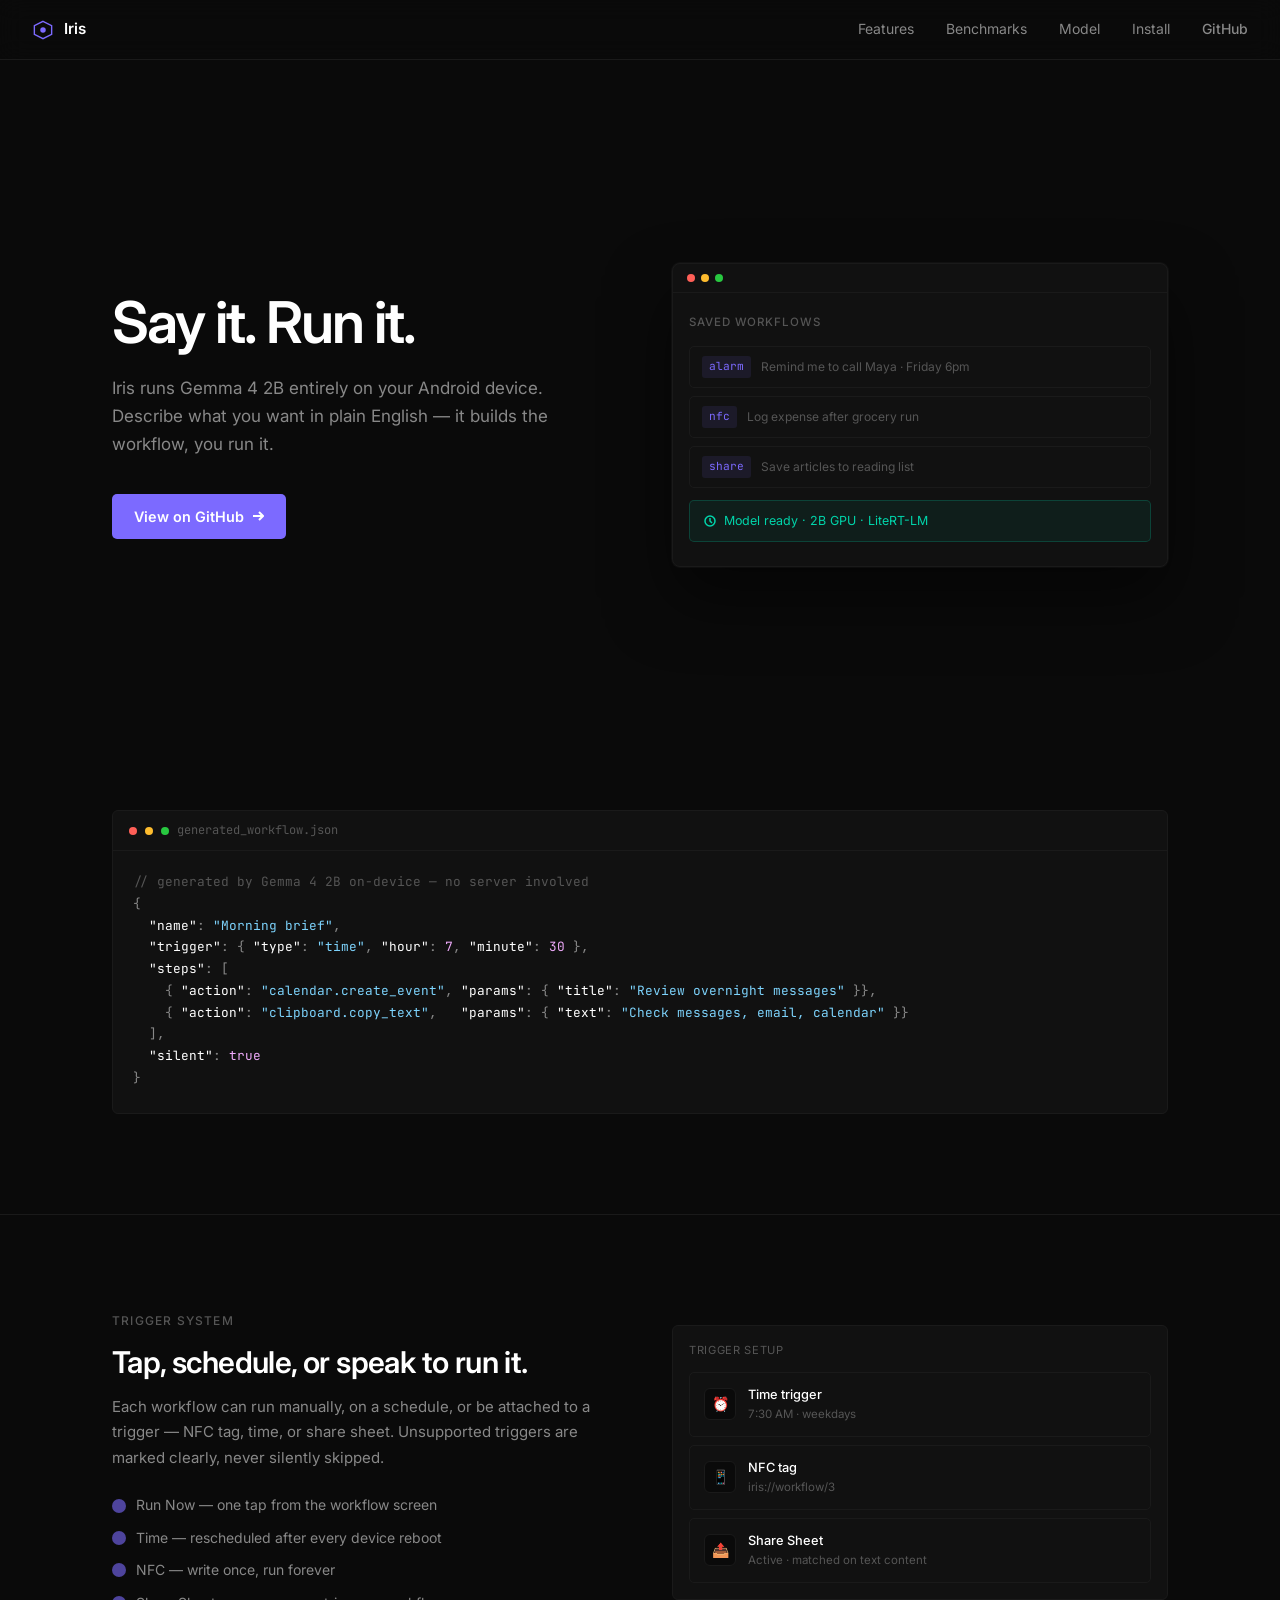
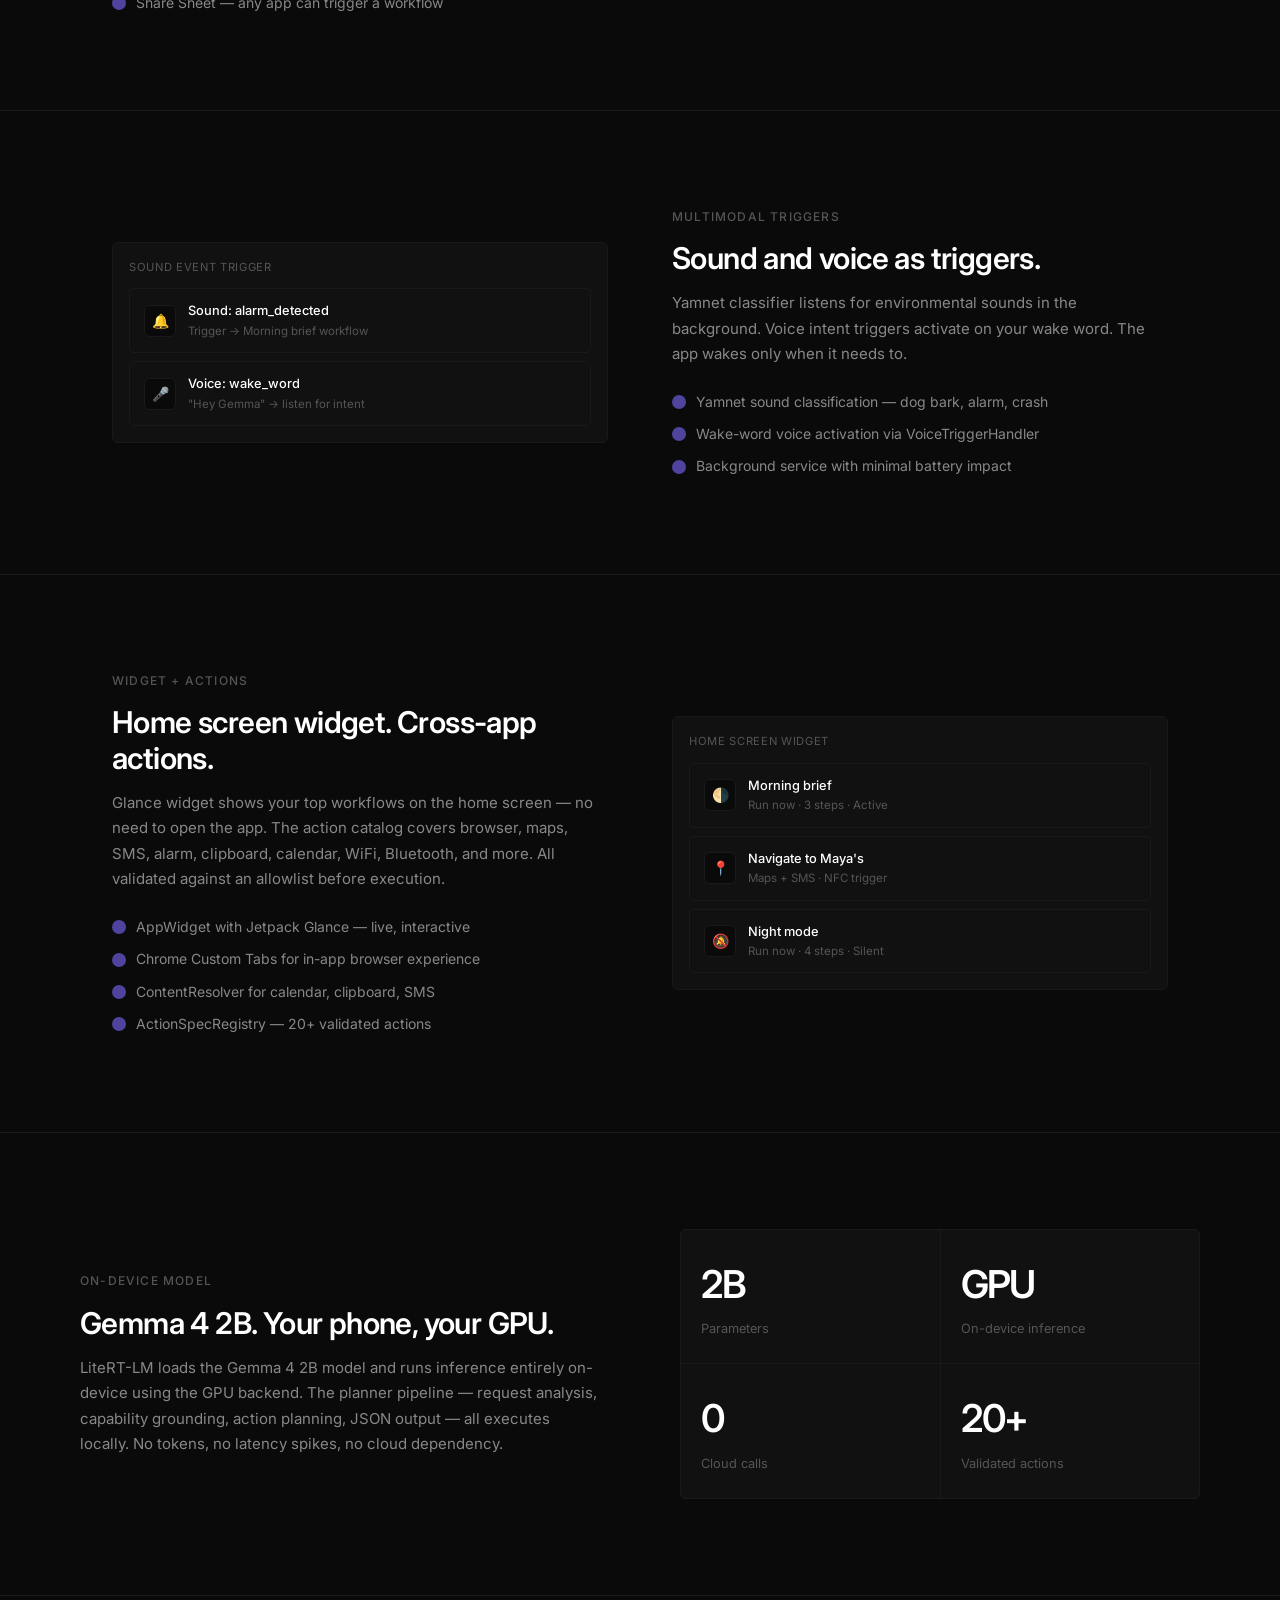
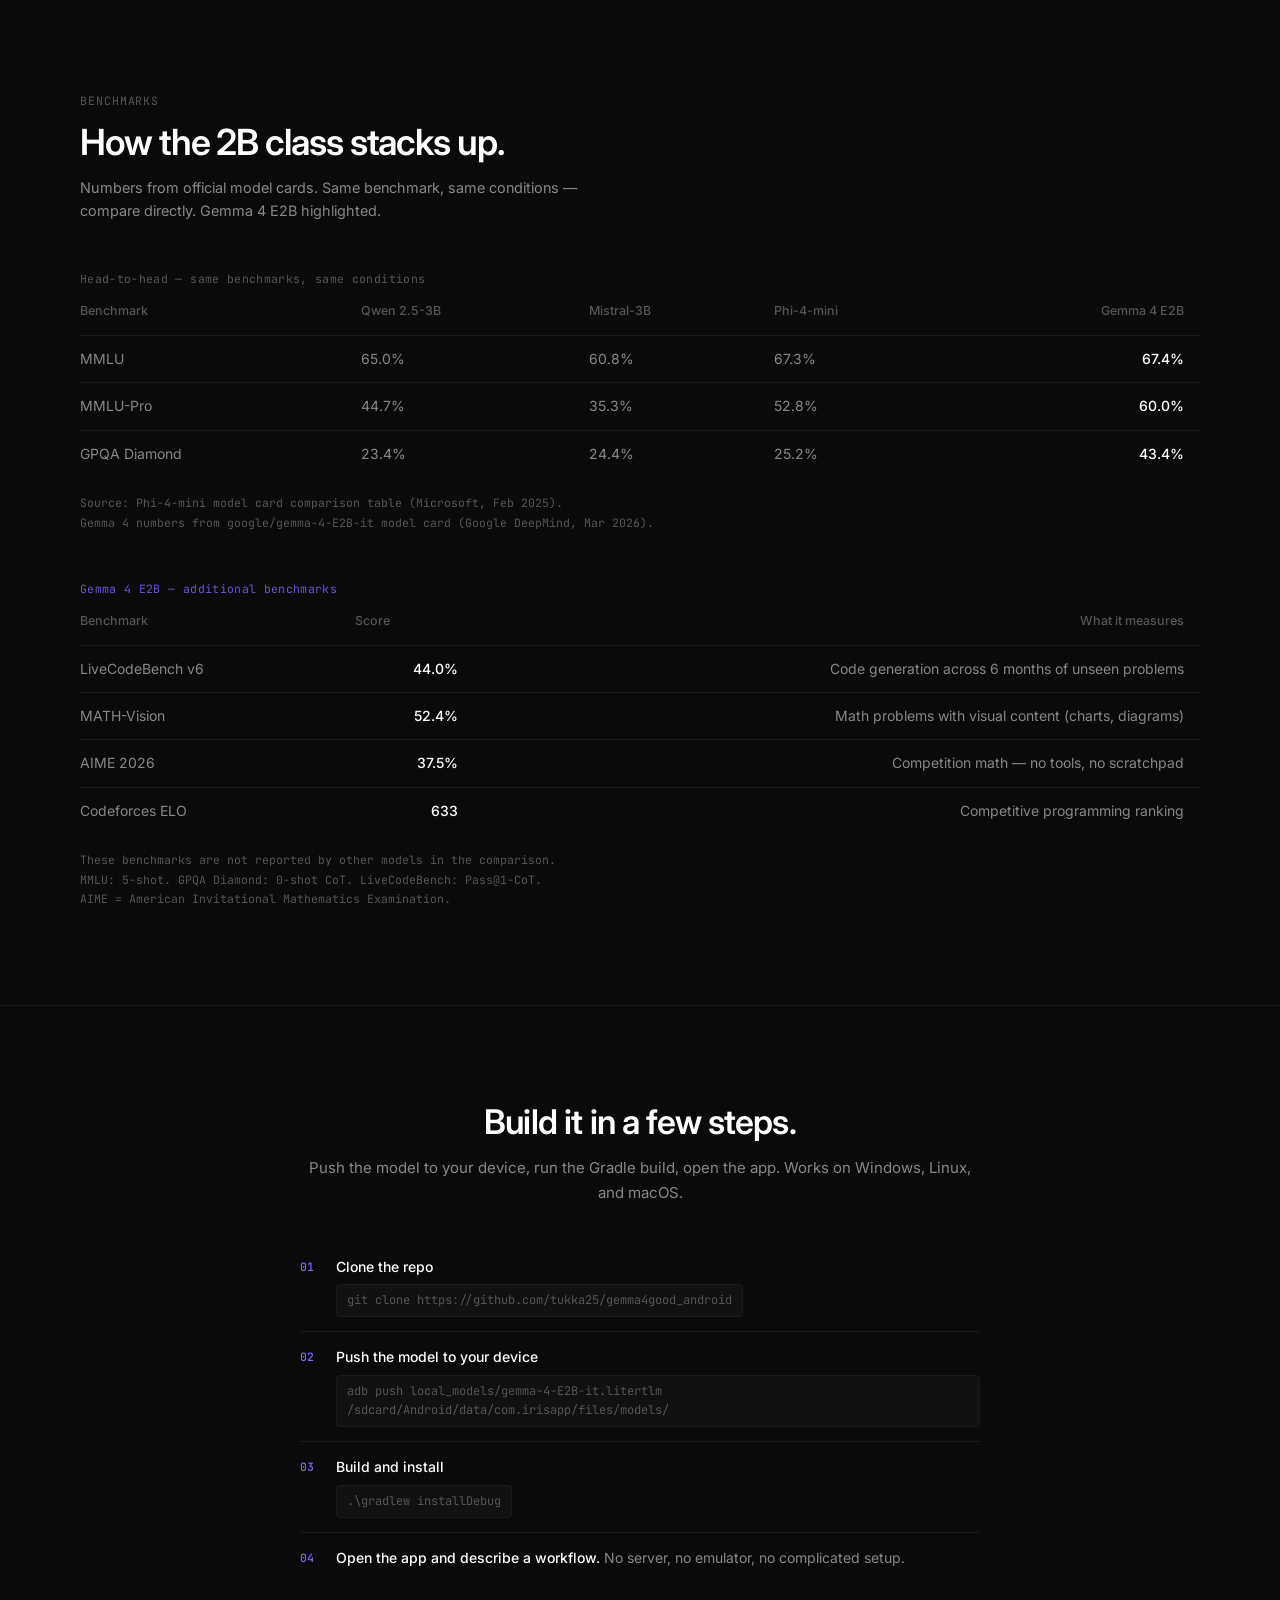
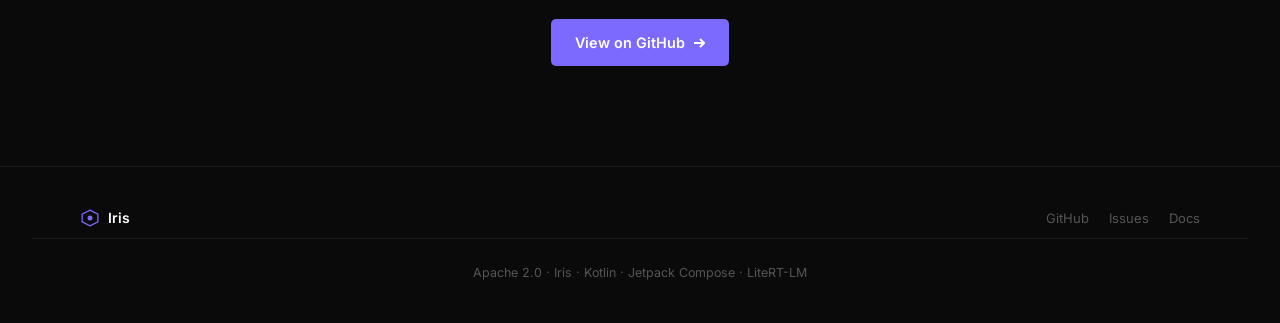
==== commit ce0ab13d: "Rebrand GemmaWorkflow to iris and update packages Rename project references from "GemmaWorkflow" to " ====
--- a/docs/landing-page/index.html
+++ b/docs/landing-page/index.html
@@ -128,7 +128,7 @@
           <div class="preview-card__icon">📱</div>
           <div class="preview-card__text">
             <div class="preview-card__title">NFC tag</div>
-            <div class="preview-card__sub">gemmaworkflow://workflow/3</div>
+            <div class="preview-card__sub">iris://workflow/3</div>
           </div>
         </div>
         <div class="preview-card">
@@ -377,7 +377,7 @@
           <div class="install-step__num">02</div>
           <div class="install-step__text">
             <strong>Push the model to your device</strong>
-            <code class="install-step__code">adb push local_models/gemma-4-E2B-it.litertlm /sdcard/Android/data/com.gemmaworkflow/files/models/</code>
+            <code class="install-step__code">adb push local_models/gemma-4-E2B-it.litertlm /sdcard/Android/data/com.irisapp/files/models/</code>
           </div>
         </div>
         <div class="install-step">
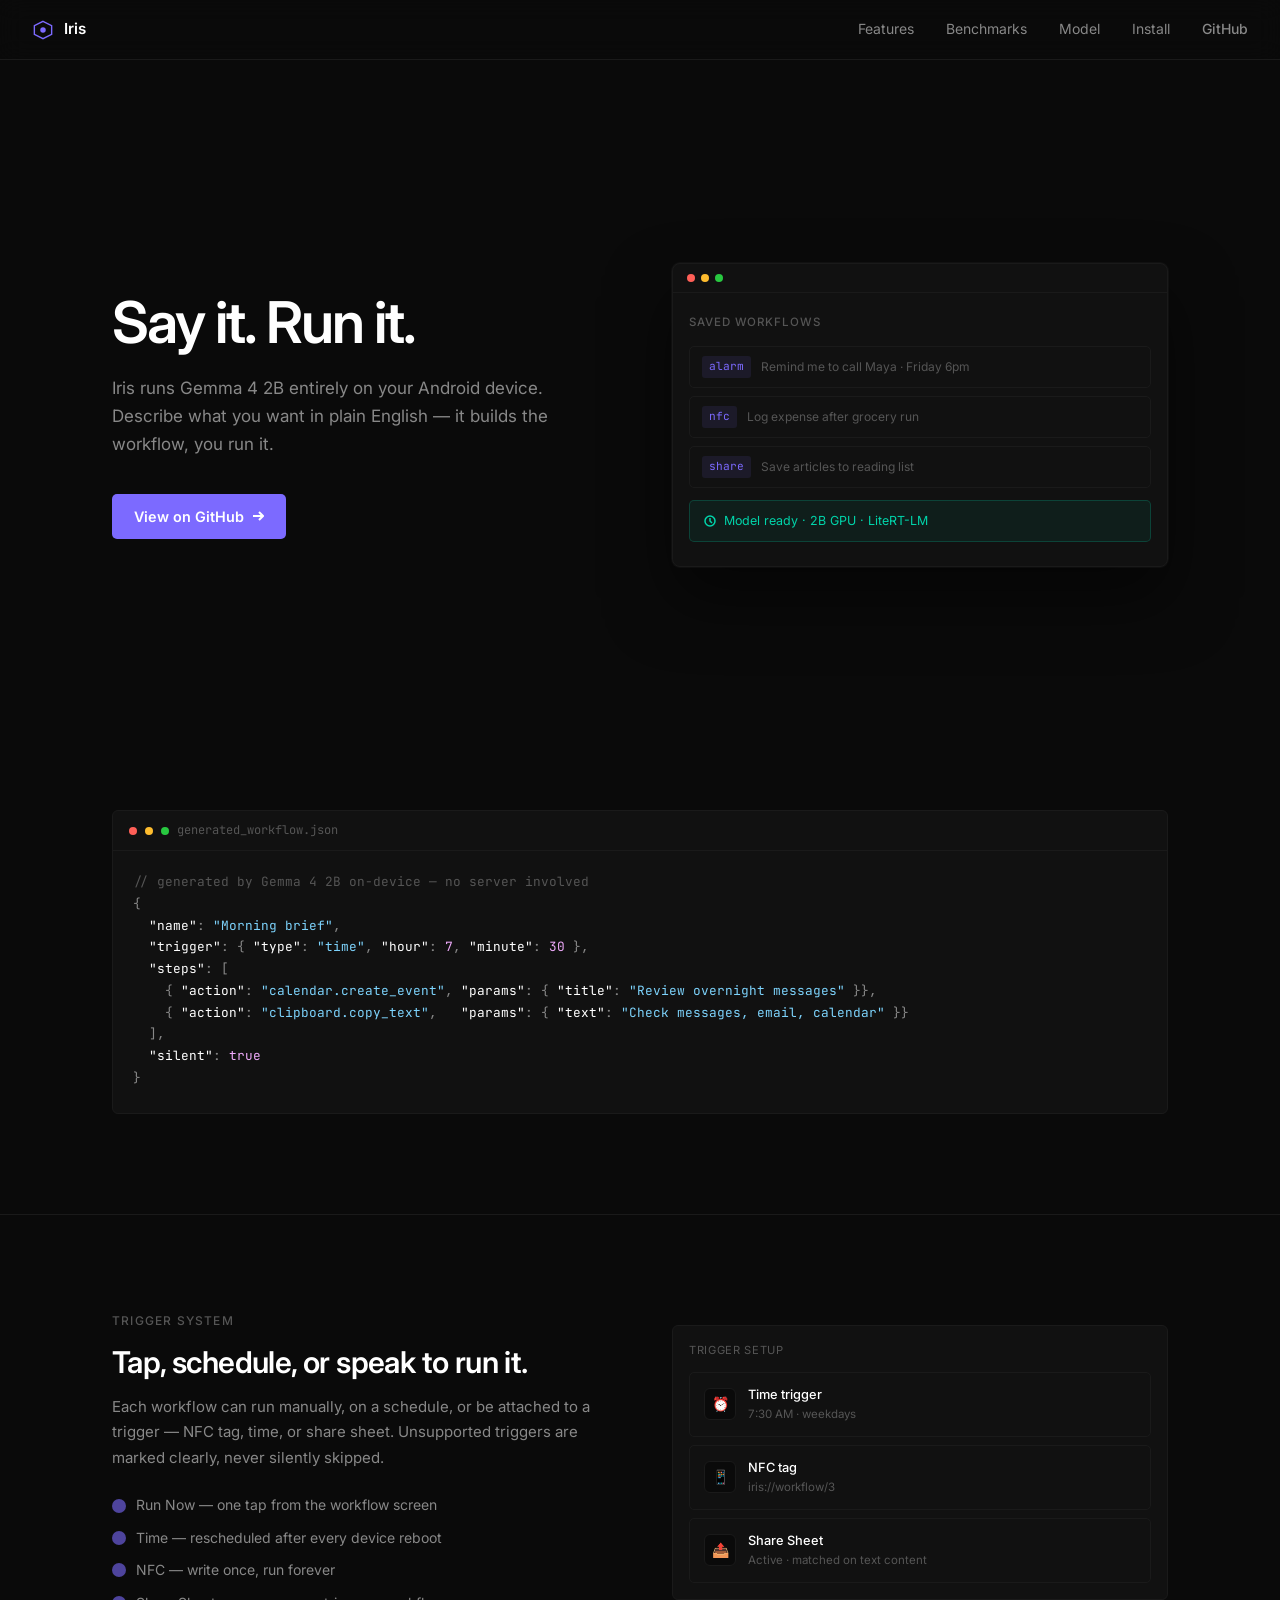
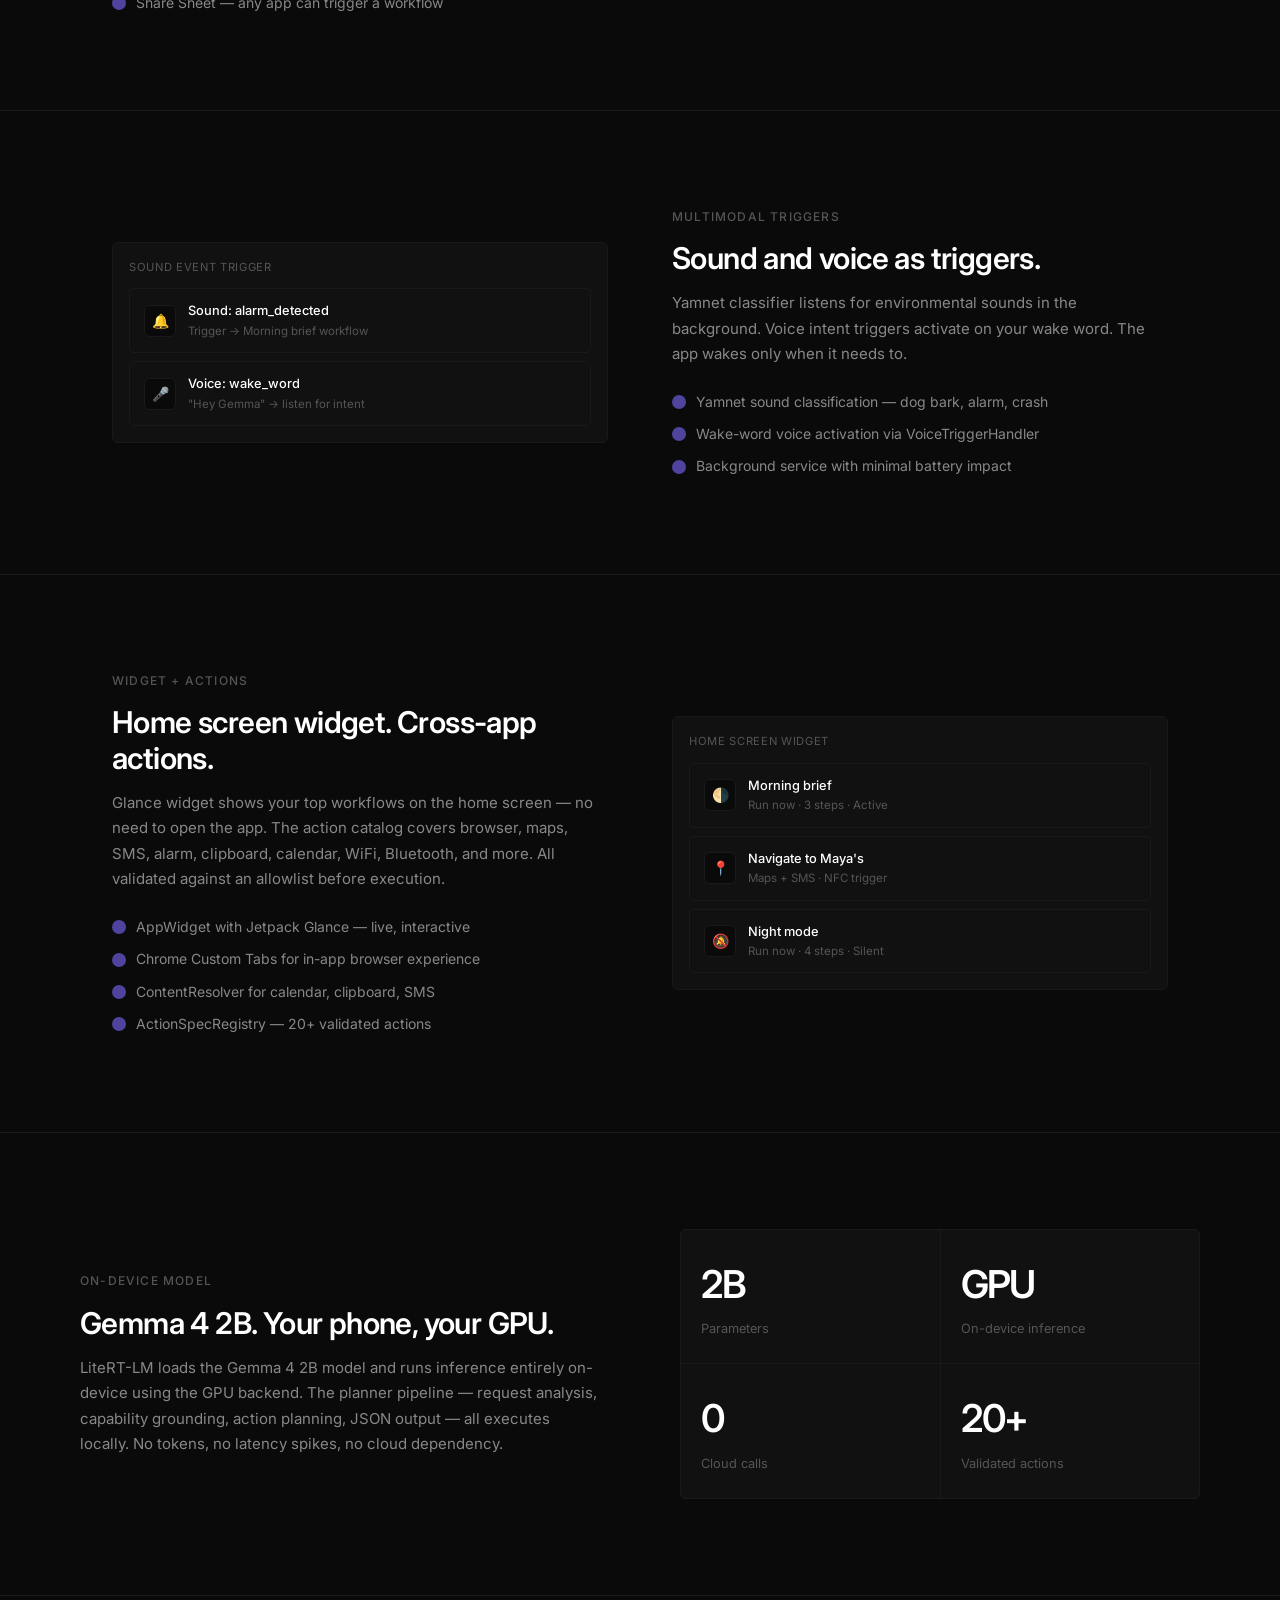
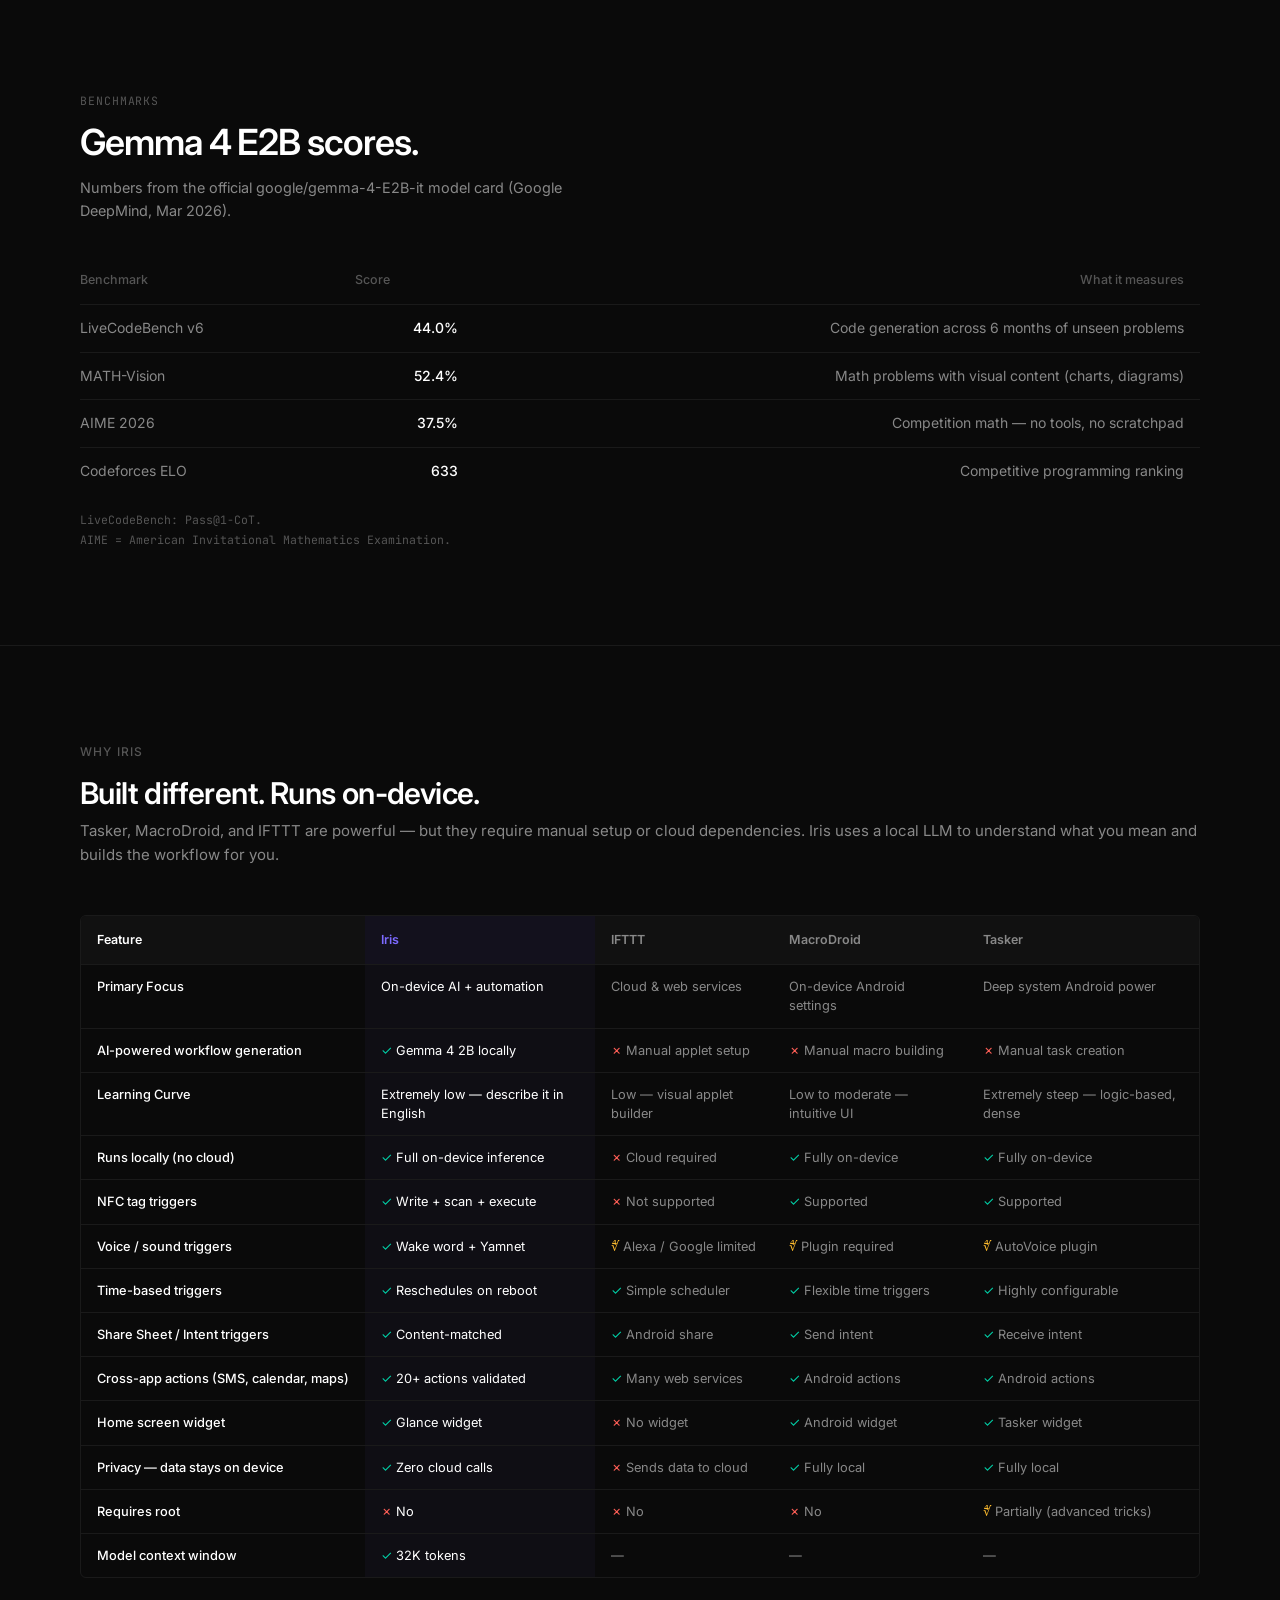
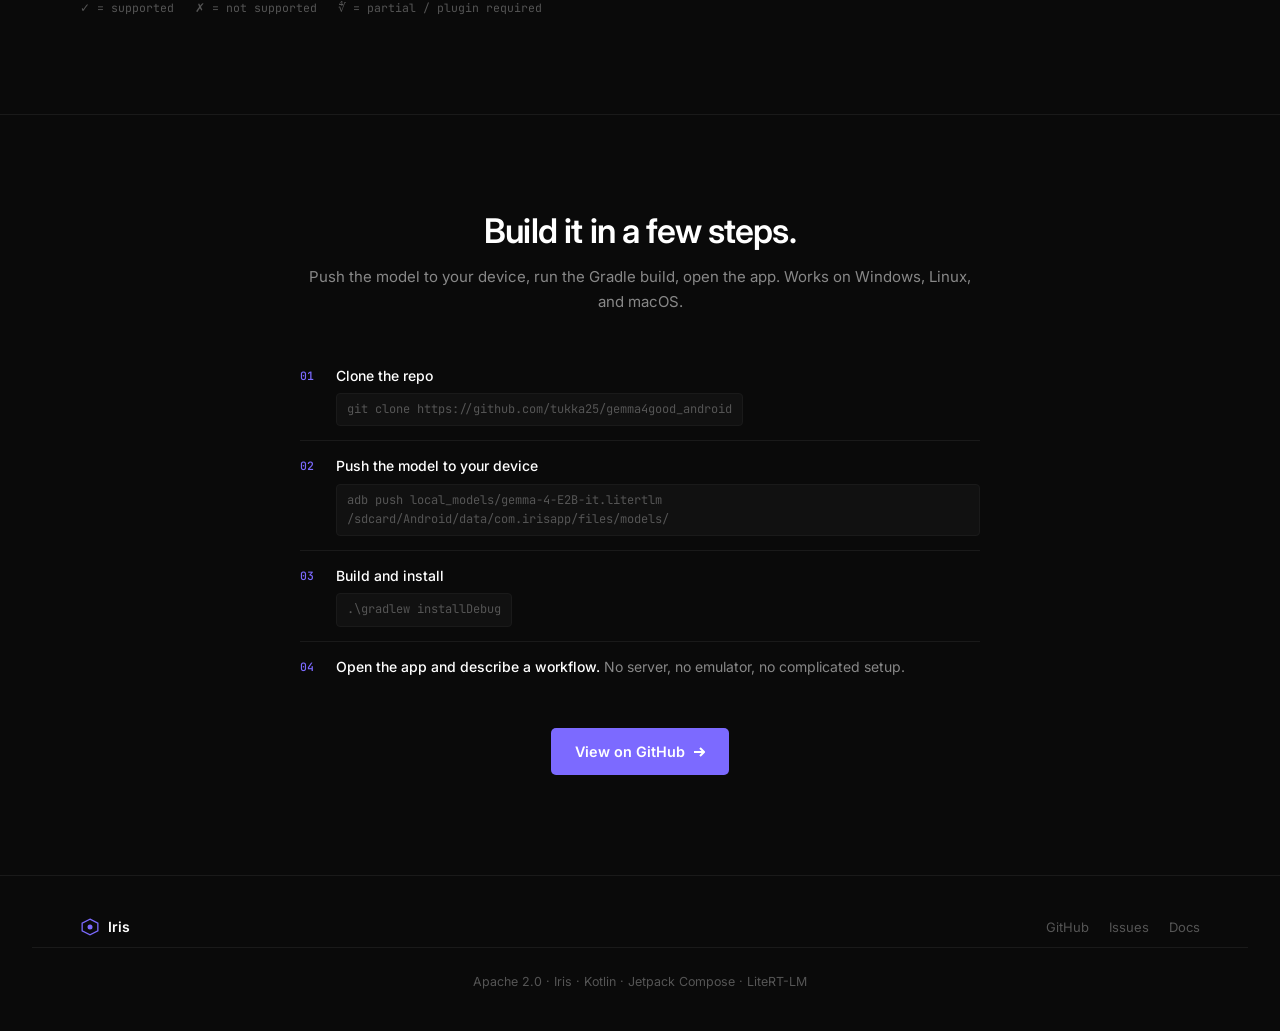
==== commit c5dd621b: "Add NFC setup UI and comparison section Handle TriggerConfig.Nfc in MainActivity and surface an NFC " ====
--- a/docs/landing-page/index.html
+++ b/docs/landing-page/index.html
@@ -264,63 +264,17 @@
     <div class="leaderboard__inner">
       <div class="leaderboard__header">
         <div class="leaderboard__eyebrow">Benchmarks</div>
-        <h2 class="leaderboard__headline">How the 2B class stacks up.</h2>
+        <h2 class="leaderboard__headline">Gemma 4 E2B scores.</h2>
         <p class="leaderboard__sub">
-          Numbers from official model cards. Same benchmark, same conditions — compare directly.
-          Gemma 4 E2B highlighted.
+          Numbers from the official google/gemma-4-E2B-it model card (Google DeepMind, Mar 2026).
         </p>
       </div>
 
-      <!-- Shared benchmarks -->
-      <div class="leaderboard__table-label">Head-to-head — same benchmarks, same conditions</div>
       <div class="leaderboard__table-wrap">
         <table class="leaderboard__table">
           <thead>
             <tr>
               <th>Benchmark</th>
-              <th>Qwen 2.5-3B</th>
-              <th>Mistral-3B</th>
-              <th>Phi-4-mini</th>
-              <th class="col--highlight">Gemma 4 E2B</th>
-            </tr>
-          </thead>
-          <tbody>
-            <tr>
-              <td>MMLU</td>
-              <td>65.0%</td>
-              <td>60.8%</td>
-              <td>67.3%</td>
-              <td class="col--highlight">67.4%</td>
-            </tr>
-            <tr>
-              <td>MMLU-Pro</td>
-              <td>44.7%</td>
-              <td>35.3%</td>
-              <td>52.8%</td>
-              <td class="col--highlight">60.0%</td>
-            </tr>
-            <tr>
-              <td>GPQA Diamond</td>
-              <td>23.4%</td>
-              <td>24.4%</td>
-              <td>25.2%</td>
-              <td class="col--highlight">43.4%</td>
-            </tr>
-          </tbody>
-        </table>
-      </div>
-      <p class="leaderboard__footnote">
-        Source: Phi-4-mini model card comparison table (Microsoft, Feb 2025).<br>
-        Gemma 4 numbers from google/gemma-4-E2B-it model card (Google DeepMind, Mar 2026).
-      </p>
-
-      <!-- Gemma 4 exclusive benchmarks -->
-      <div class="leaderboard__table-label leaderboard__table-label--gemma">Gemma 4 E2B — additional benchmarks</div>
-      <div class="leaderboard__table-wrap">
-        <table class="leaderboard__table">
-          <thead>
-            <tr>
-              <th>Benchmark</th>
               <th>Score</th>
               <th>What it measures</th>
             </tr>
@@ -350,13 +304,135 @@
         </table>
       </div>
       <p class="leaderboard__footnote">
-        These benchmarks are not reported by other models in the comparison.<br>
-        MMLU: 5-shot. GPQA Diamond: 0-shot CoT. LiveCodeBench: Pass@1-CoT.<br>
+        LiveCodeBench: Pass@1-CoT.<br>
         AIME = American Invitational Mathematics Examination.
       </p>
     </div>
   </div>
 
+
+  <!-- Comparison table -->
+  <section class="comparison">
+    <div class="comparison__inner">
+      <div class="comparison__eyebrow">Why Iris</div>
+      <h2 class="comparison__headline">Built different. Runs on-device.</h2>
+      <p class="comparison__sub">
+        Tasker, MacroDroid, and IFTTT are powerful — but they require manual setup
+        or cloud dependencies. Iris uses a local LLM to understand what you mean
+        and builds the workflow for you.
+      </p>
+
+      <div class="comparison__table-wrap">
+        <table class="comparison__table">
+          <thead>
+            <tr>
+              <th>Feature</th>
+              <th class="col--iris">Iris</th>
+              <th>IFTTT</th>
+              <th>MacroDroid</th>
+              <th>Tasker</th>
+            </tr>
+          </thead>
+          <tbody>
+            <tr>
+              <td>Primary Focus</td>
+              <td class="col--iris">On-device AI + automation</td>
+              <td>Cloud &amp; web services</td>
+              <td>On-device Android settings</td>
+              <td>Deep system Android power</td>
+            </tr>
+            <tr>
+              <td>AI-powered workflow generation</td>
+              <td class="col--iris"><span class="yes">&#10003;</span> Gemma 4 2B locally</td>
+              <td><span class="no">&#10007;</span> Manual applet setup</td>
+              <td><span class="no">&#10007;</span> Manual macro building</td>
+              <td><span class="no">&#10007;</span> Manual task creation</td>
+            </tr>
+            <tr>
+              <td>Learning Curve</td>
+              <td class="col--iris">Extremely low — describe it in English</td>
+              <td>Low — visual applet builder</td>
+              <td>Low to moderate — intuitive UI</td>
+              <td>Extremely steep — logic-based, dense</td>
+            </tr>
+            <tr>
+              <td>Runs locally (no cloud)</td>
+              <td class="col--iris"><span class="yes">&#10003;</span> Full on-device inference</td>
+              <td><span class="no">&#10007;</span> Cloud required</td>
+              <td><span class="yes">&#10003;</span> Fully on-device</td>
+              <td><span class="yes">&#10003;</span> Fully on-device</td>
+            </tr>
+            <tr>
+              <td>NFC tag triggers</td>
+              <td class="col--iris"><span class="yes">&#10003;</span> Write + scan + execute</td>
+              <td><span class="no">&#10007;</span> Not supported</td>
+              <td><span class="yes">&#10003;</span> Supported</td>
+              <td><span class="yes">&#10003;</span> Supported</td>
+            </tr>
+            <tr>
+              <td>Voice / sound triggers</td>
+              <td class="col--iris"><span class="yes">&#10003;</span> Wake word + Yamnet</td>
+              <td><span class="partial">&#8732;</span> Alexa / Google limited</td>
+              <td><span class="partial">&#8732;</span> Plugin required</td>
+              <td><span class="partial">&#8732;</span> AutoVoice plugin</td>
+            </tr>
+            <tr>
+              <td>Time-based triggers</td>
+              <td class="col--iris"><span class="yes">&#10003;</span> Reschedules on reboot</td>
+              <td><span class="yes">&#10003;</span> Simple scheduler</td>
+              <td><span class="yes">&#10003;</span> Flexible time triggers</td>
+              <td><span class="yes">&#10003;</span> Highly configurable</td>
+            </tr>
+            <tr>
+              <td>Share Sheet / Intent triggers</td>
+              <td class="col--iris"><span class="yes">&#10003;</span> Content-matched</td>
+              <td><span class="yes">&#10003;</span> Android share</td>
+              <td><span class="yes">&#10003;</span> Send intent</td>
+              <td><span class="yes">&#10003;</span> Receive intent</td>
+            </tr>
+            <tr>
+              <td>Cross-app actions (SMS, calendar, maps)</td>
+              <td class="col--iris"><span class="yes">&#10003;</span> 20+ actions validated</td>
+              <td><span class="yes">&#10003;</span> Many web services</td>
+              <td><span class="yes">&#10003;</span> Android actions</td>
+              <td><span class="yes">&#10003;</span> Android actions</td>
+            </tr>
+            <tr>
+              <td>Home screen widget</td>
+              <td class="col--iris"><span class="yes">&#10003;</span> Glance widget</td>
+              <td><span class="no">&#10007;</span> No widget</td>
+              <td><span class="yes">&#10003;</span> Android widget</td>
+              <td><span class="yes">&#10003;</span> Tasker widget</td>
+            </tr>
+            <tr>
+              <td>Privacy — data stays on device</td>
+              <td class="col--iris"><span class="yes">&#10003;</span> Zero cloud calls</td>
+              <td><span class="no">&#10007;</span> Sends data to cloud</td>
+              <td><span class="yes">&#10003;</span> Fully local</td>
+              <td><span class="yes">&#10003;</span> Fully local</td>
+            </tr>
+            <tr>
+              <td>Requires root</td>
+              <td class="col--iris"><span class="no">&#10007;</span> No</td>
+              <td><span class="no">&#10007;</span> No</td>
+              <td><span class="no">&#10007;</span> No</td>
+              <td><span class="partial">&#8732;</span> Partially (advanced tricks)</td>
+            </tr>
+            <tr>
+              <td>Model context window</td>
+              <td class="col--iris"><span class="yes">&#10003;</span> 32K tokens</td>
+              <td>—</td>
+              <td>—</td>
+              <td>—</td>
+            </tr>
+          </tbody>
+        </table>
+      </div>
+      <p class="leaderboard__footnote" style="margin-top:20px;">
+        &#10003; = supported &nbsp; &#10007; = not supported &nbsp; &#8732; = partial / plugin required
+      </p>
+    </div>
+  </section>
   <!-- Install section -->
   <div id="install" class="install-section">
     <div class="install-section__inner">
--- a/docs/landing-page/styles.css
+++ b/docs/landing-page/styles.css
@@ -404,6 +404,87 @@
   .model-section__inner { grid-template-columns: 1fr; gap: 48px; }
 }
 
+
+/* ─── Comparison Table ───────────────────────────────────────── */
+.comparison {
+  border-top: 1px solid var(--border);
+  padding: 96px 32px;
+}
+.comparison__inner {
+  max-width: var(--max-w);
+  margin: 0 auto;
+}
+.comparison__eyebrow {
+  font-size: 0.75rem;
+  font-weight: 500;
+  letter-spacing: 0.1em;
+  text-transform: uppercase;
+  color: var(--text-3);
+  margin-bottom: 14px;
+}
+.comparison__headline {
+  font-size: clamp(22px, 2.5vw, 30px);
+  font-weight: 600;
+  letter-spacing: -0.02em;
+  line-height: 1.2;
+  margin-bottom: 8px;
+}
+.comparison__sub {
+  font-size: 0.9375rem;
+  color: var(--text-2);
+  line-height: 1.6;
+  margin-bottom: 48px;
+}
+.comparison__table-wrap {
+  overflow-x: auto;
+  border-radius: 6px;
+  border: 1px solid var(--border);
+}
+.comparison__table {
+  width: 100%;
+  border-collapse: collapse;
+  font-size: 0.8rem;
+  min-width: 640px;
+}
+.comparison__table th {
+  padding: 14px 16px;
+  text-align: left;
+  font-weight: 600;
+  font-size: 0.78rem;
+  background: var(--surface);
+  border-bottom: 1px solid var(--border);
+  color: var(--text-2);
+  white-space: nowrap;
+}
+.comparison__table th:first-child { color: var(--text); }
+.comparison__table th.col--iris {
+  color: var(--accent);
+  background: rgba(124,106,255,0.08);
+}
+.comparison__table td {
+  padding: 12px 16px;
+  border-bottom: 1px solid var(--border);
+  color: var(--text-2);
+  vertical-align: top;
+  line-height: 1.5;
+}
+.comparison__table tr:last-child td { border-bottom: none; }
+.comparison__table td:first-child {
+  font-weight: 500;
+  color: var(--text);
+  white-space: nowrap;
+}
+.comparison__table td.col--iris {
+  background: rgba(124,106,255,0.04);
+  color: var(--text);
+}
+.comparison__table td.row-label { color: var(--text-3); }
+.comparison__table .yes { color: #00D4AA; }
+.comparison__table .no  { color: #ff5f57; }
+.comparison__table .partial { color: #febc2e; }
+.comparison__table .check { display: inline-block; width: 16px; text-align: center; }
+.comparison__table .cross { display: inline-block; width: 16px; text-align: center; }
+
 /* ─── Install Section ───────────────────────────────────────── */
 .install-section {
   border-top: 1px solid var(--border);
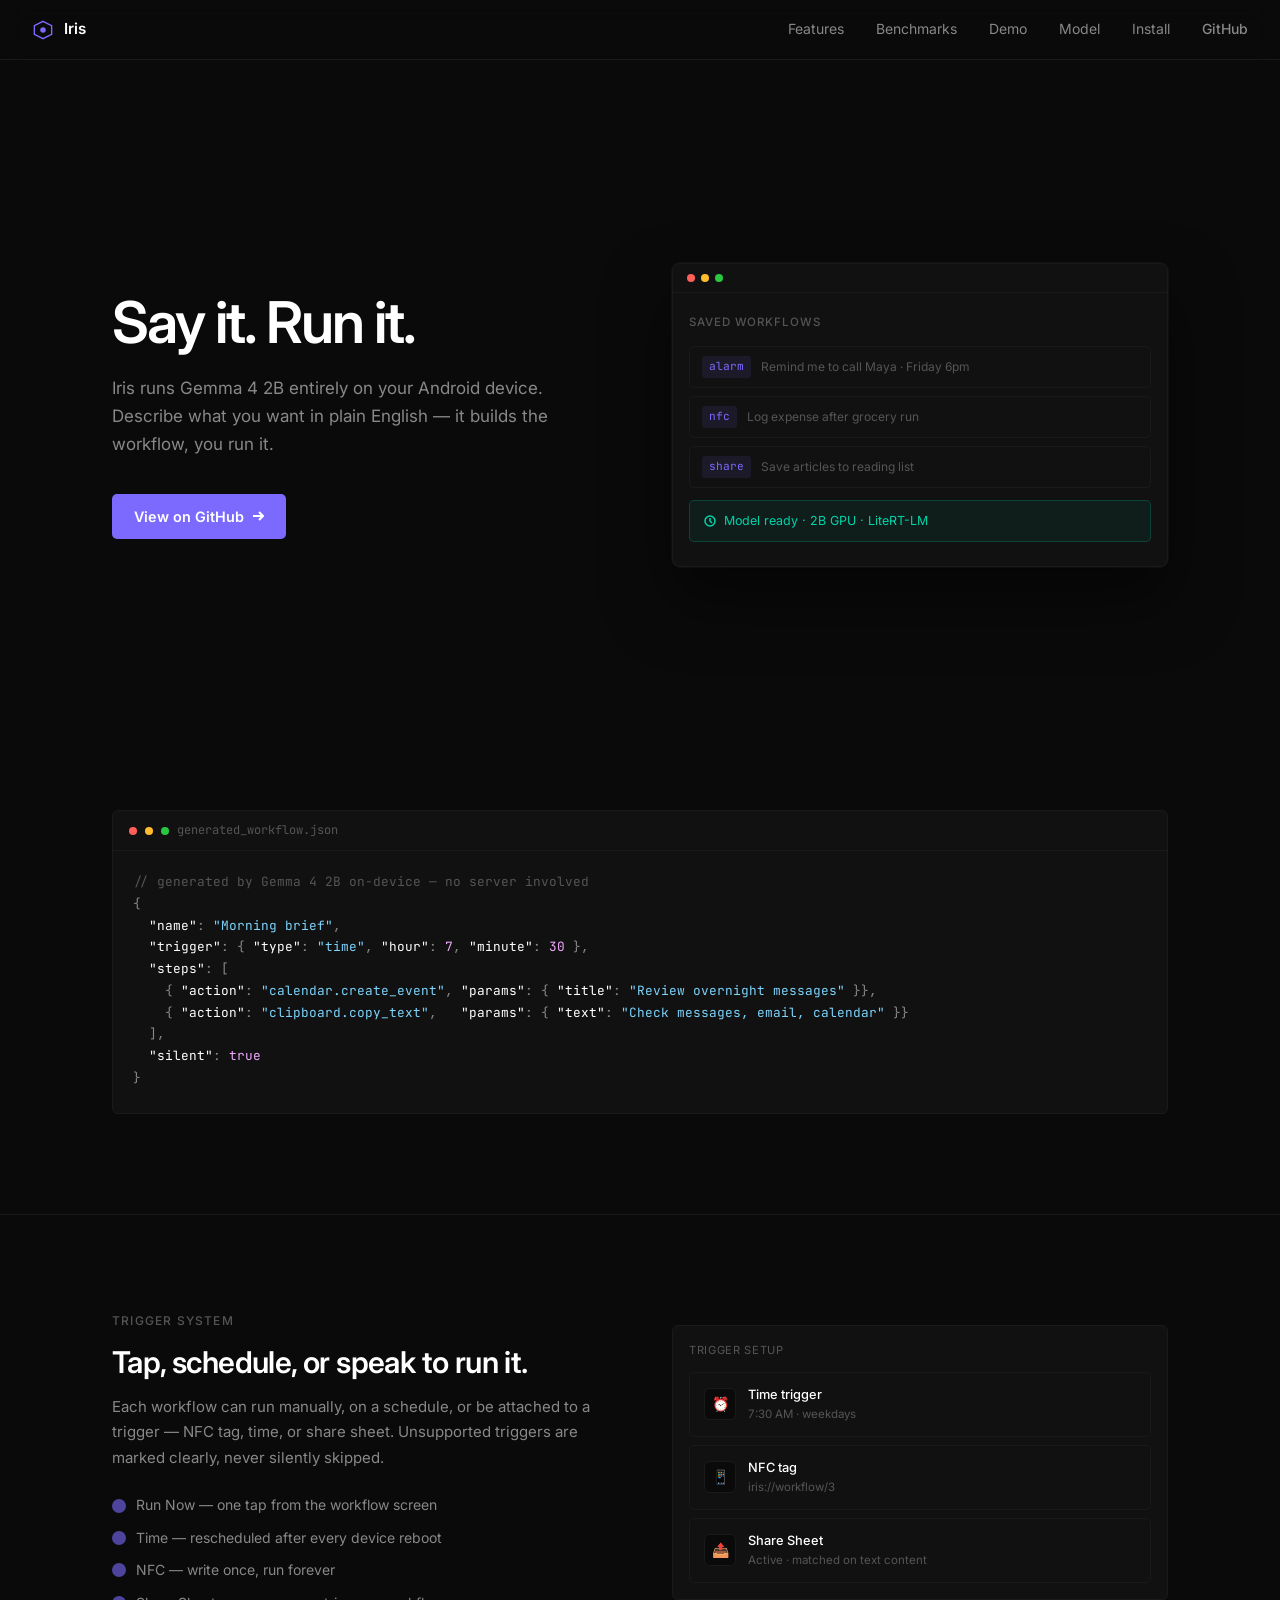
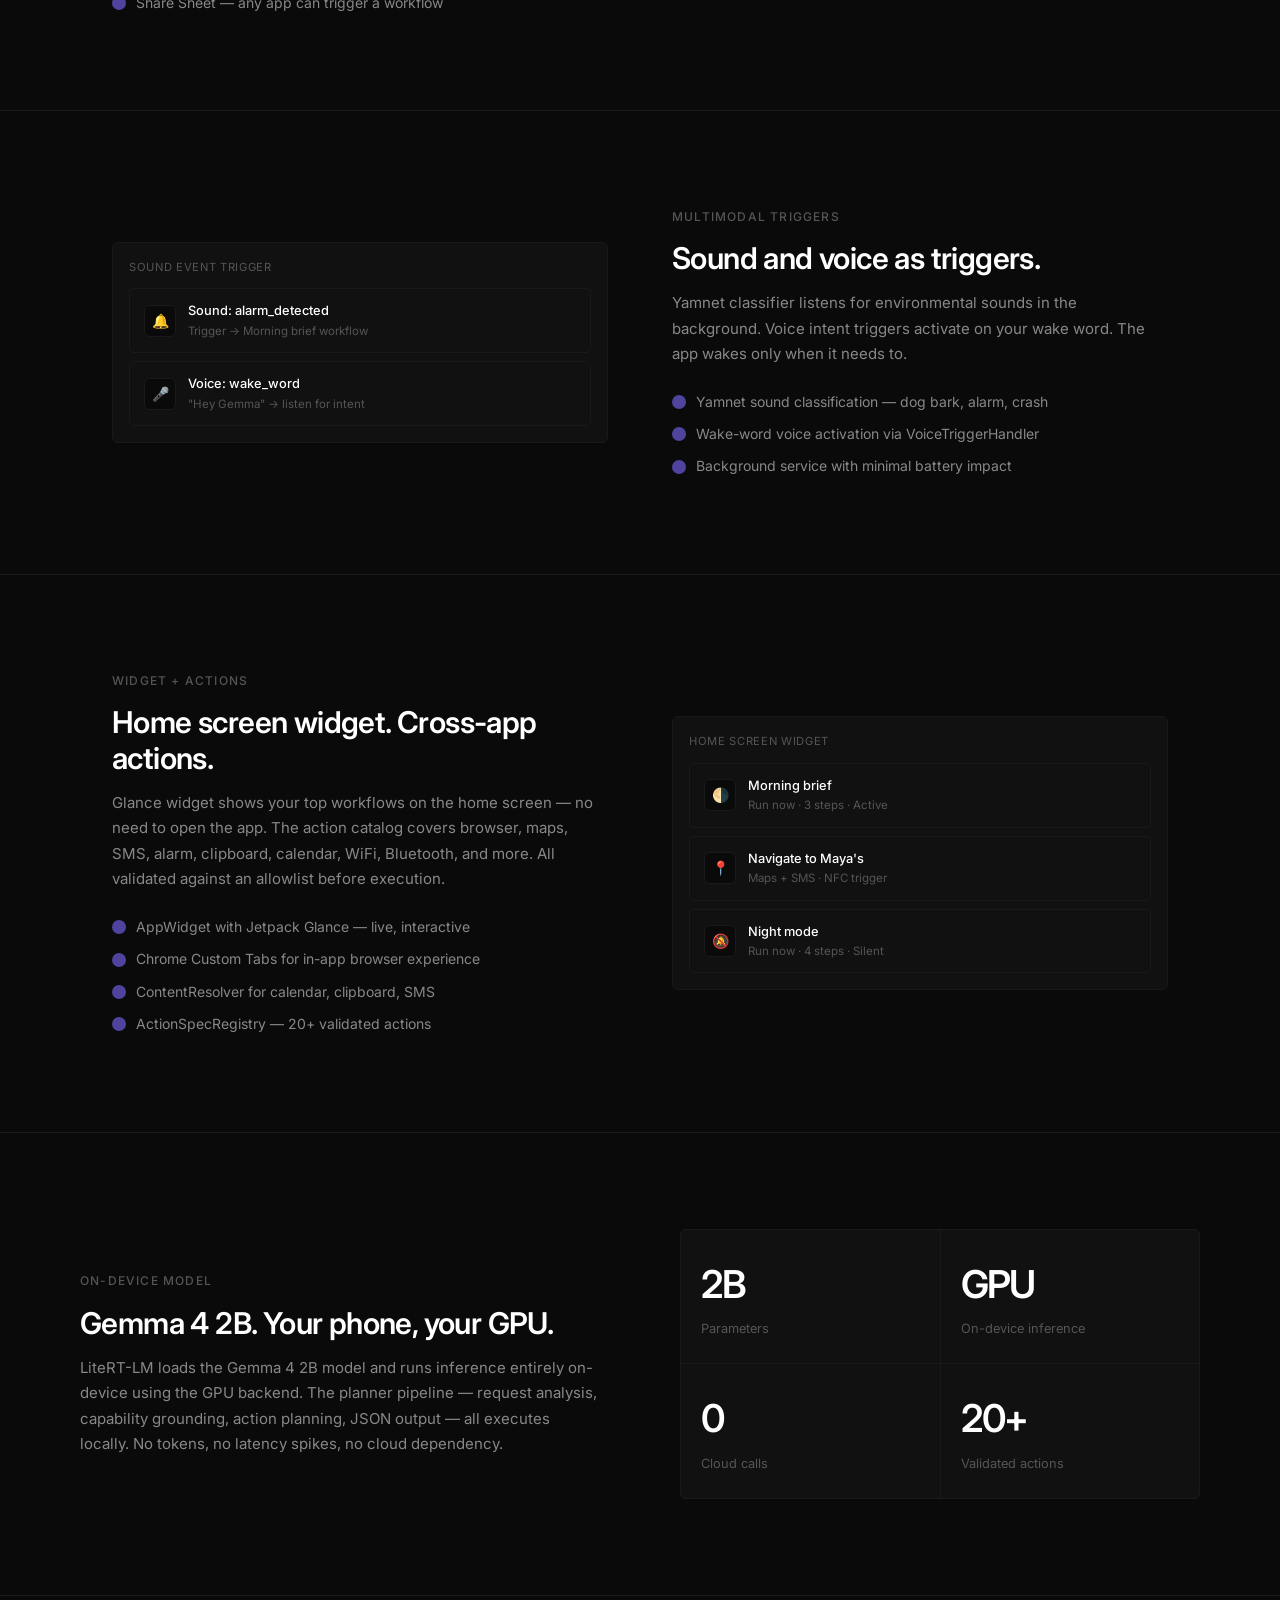
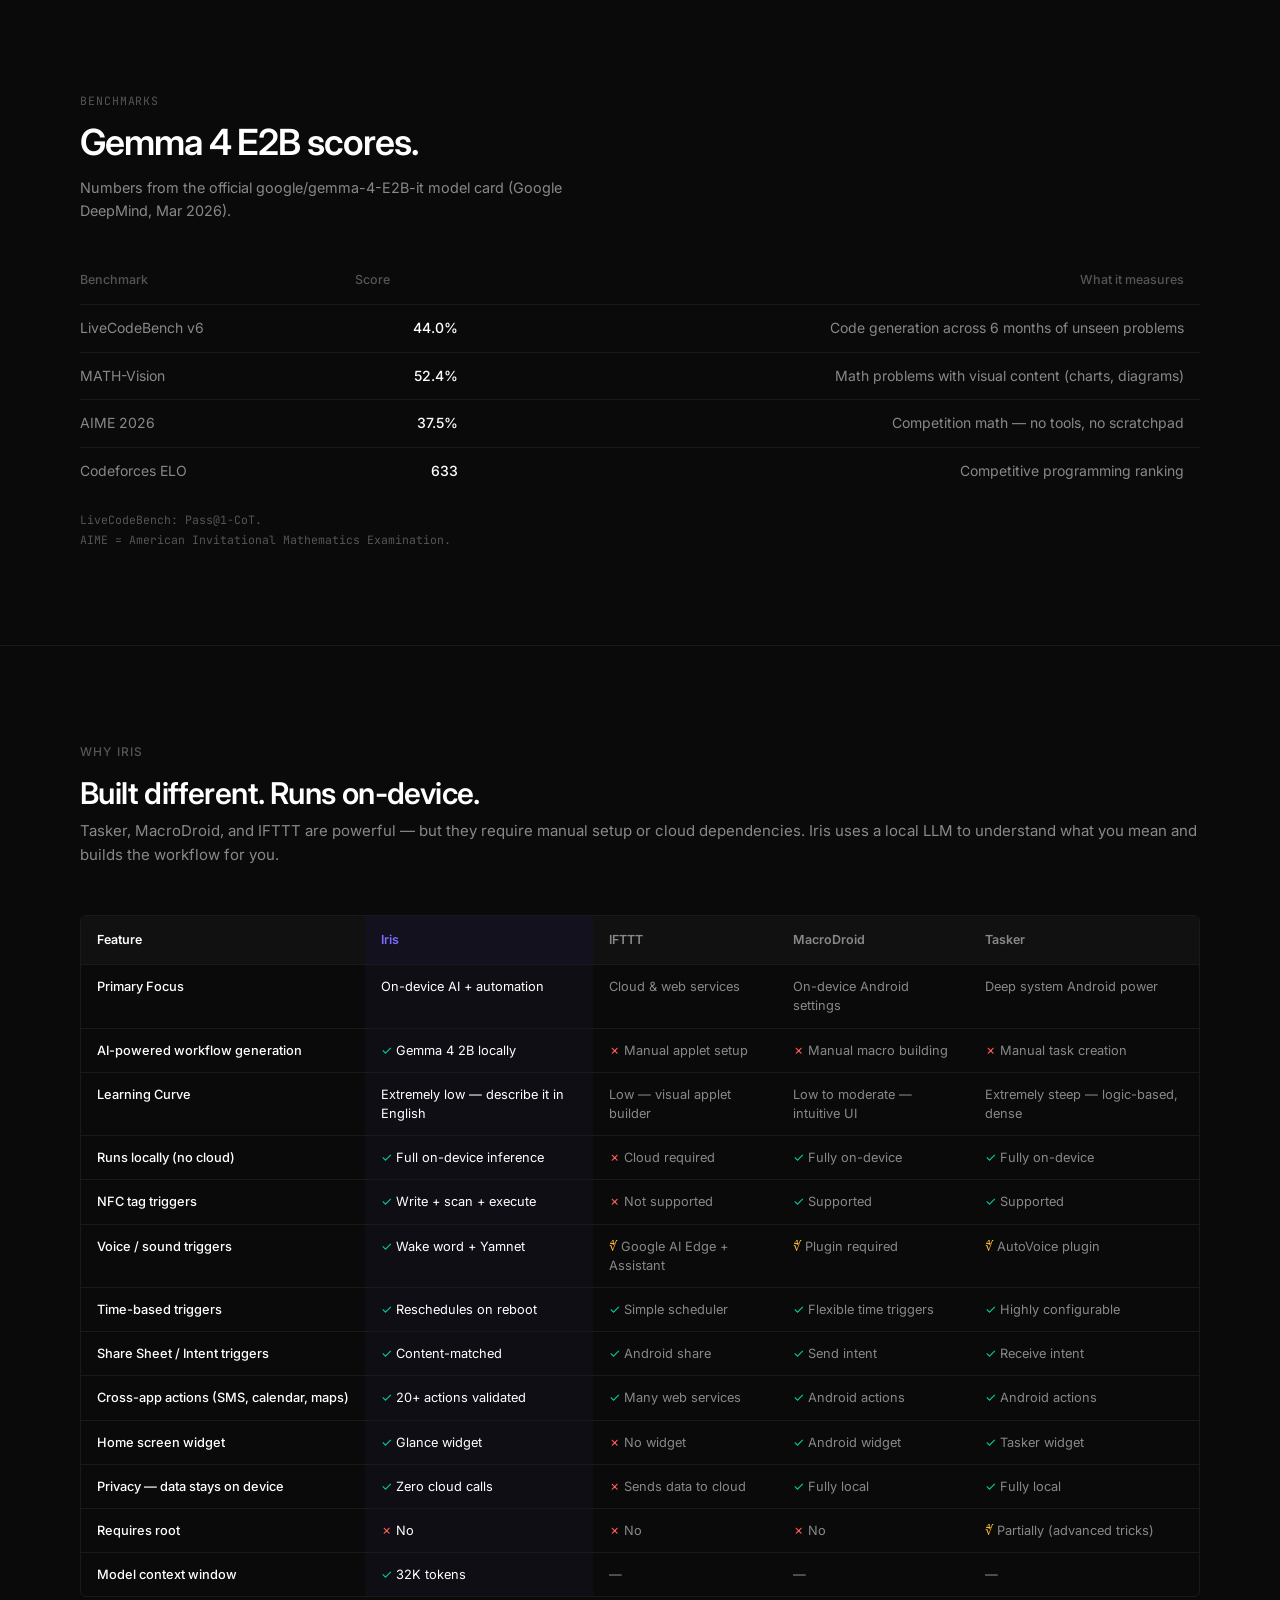
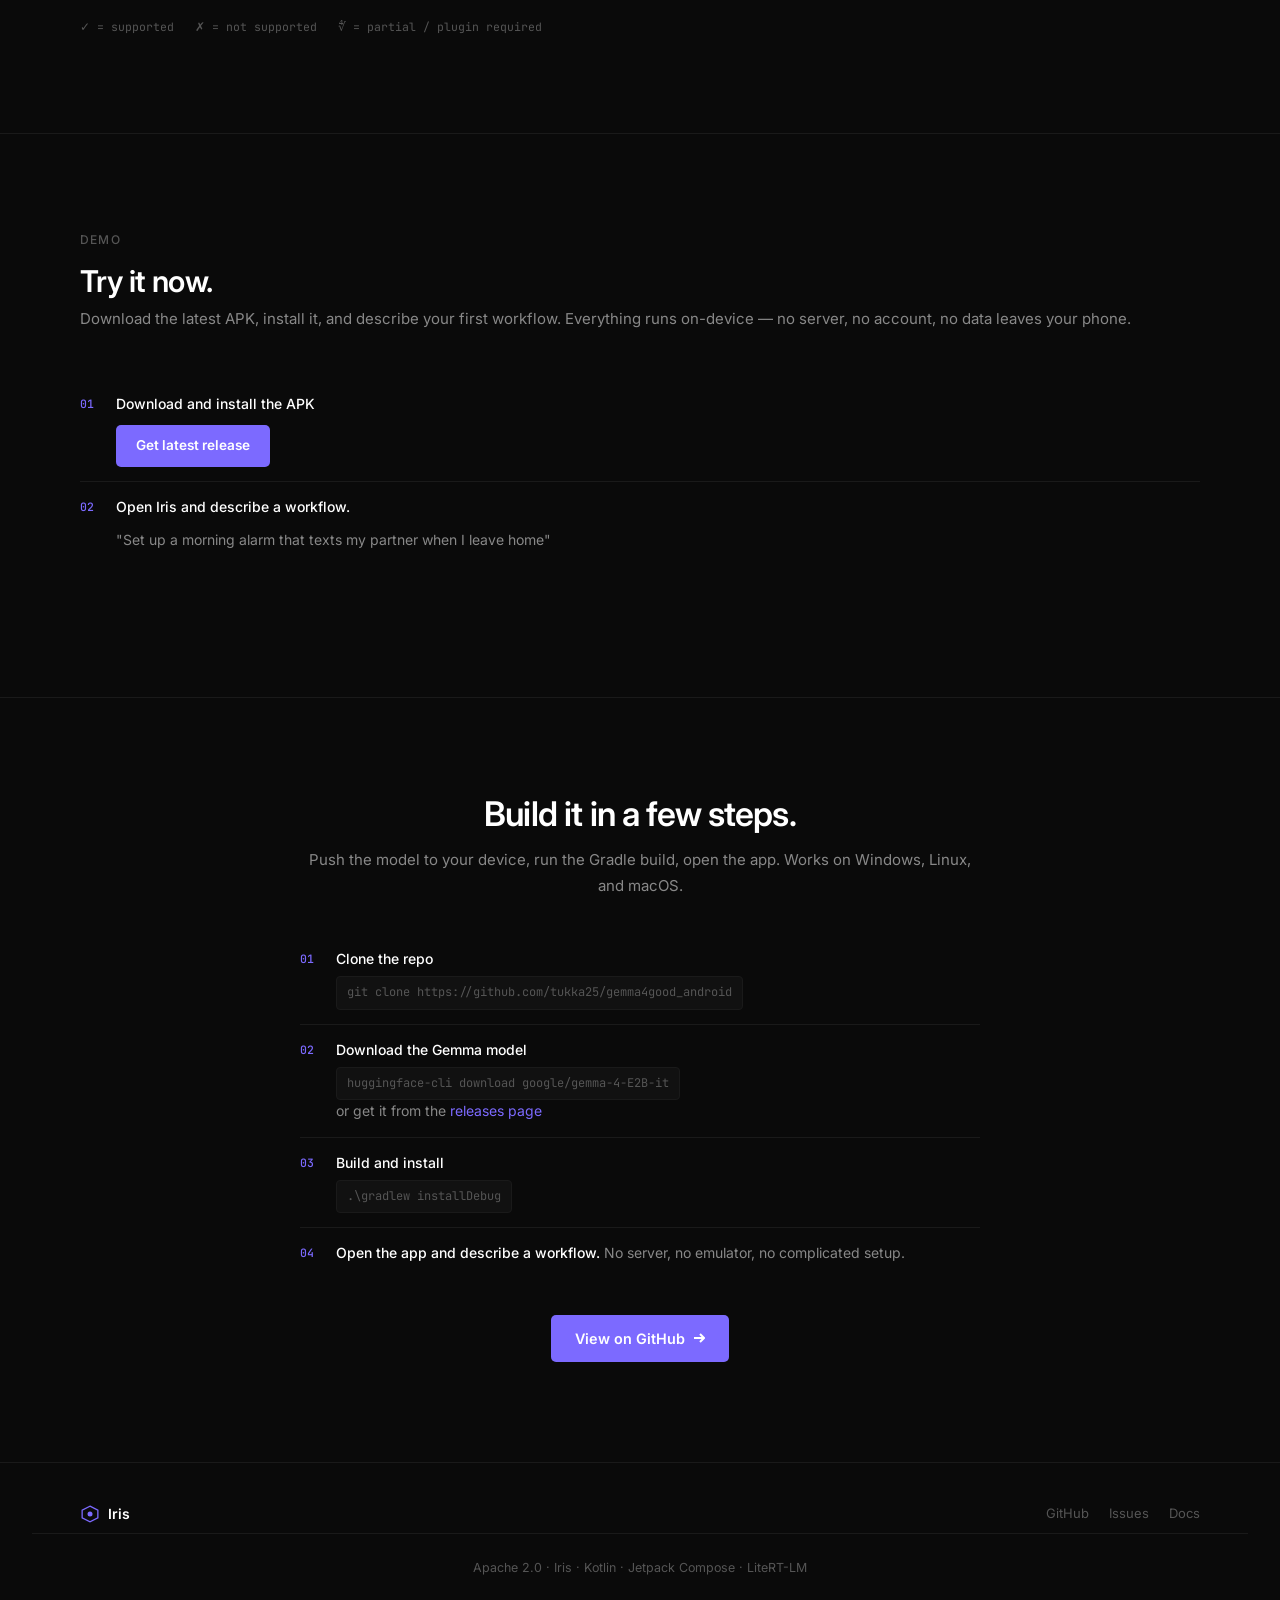
==== commit 78b08609: "Update docs: demo, install, and benchmark content Add a Demo section and nav link, update install in" ====
--- a/docs/landing-page/index.html
+++ b/docs/landing-page/index.html
@@ -24,6 +24,7 @@
     <div class="nav__links">
       <a href="#features">Features</a>
       <a href="#benchmarks">Benchmarks</a>
+      <a href="#demo">Demo</a>
       <a href="#model">Model</a>
       <a href="#install">Install</a>
       <a href="https://github.com/tukka25/gemma4good_android" class="nav__cta" target="_blank" rel="noopener">GitHub</a>
@@ -372,7 +373,7 @@
             <tr>
               <td>Voice / sound triggers</td>
               <td class="col--iris"><span class="yes">&#10003;</span> Wake word + Yamnet</td>
-              <td><span class="partial">&#8732;</span> Alexa / Google limited</td>
+              <td><span class="partial">&#8732;</span> Google AI Edge + Assistant</td>
               <td><span class="partial">&#8732;</span> Plugin required</td>
               <td><span class="partial">&#8732;</span> AutoVoice plugin</td>
             </tr>
@@ -431,6 +432,36 @@
       <p class="leaderboard__footnote" style="margin-top:20px;">
         &#10003; = supported &nbsp; &#10007; = not supported &nbsp; &#8732; = partial / plugin required
       </p>
+    </div>
+  </section>
+
+  <!-- Demo / Download section -->
+  <section id="demo" class="comparison">
+    <div class="comparison__inner">
+      <div class="comparison__eyebrow">Demo</div>
+      <h2 class="comparison__headline">Try it now.</h2>
+      <p class="comparison__sub">
+        Download the latest APK, install it, and describe your first workflow.
+        Everything runs on-device — no server, no account, no data leaves your phone.
+      </p>
+      <div class="install-steps">
+        <div class="install-step">
+          <div class="install-step__num">01</div>
+          <div class="install-step__text">
+            <strong>Download and install the APK</strong>
+            <a href="https://github.com/tukka25/gemma4good_android/releases" class="install-cta" target="_blank" rel="noopener">
+              Get latest release
+            </a>
+          </div>
+        </div>
+        <div class="install-step">
+          <div class="install-step__num">02</div>
+          <div class="install-step__text">
+            <strong>Open Iris and describe a workflow.</strong>
+            "Set up a morning alarm that texts my partner when I leave home"
+          </div>
+        </div>
+      </div>
     </div>
   </section>
   <!-- Install section -->
@@ -452,8 +483,10 @@
         <div class="install-step">
           <div class="install-step__num">02</div>
           <div class="install-step__text">
-            <strong>Push the model to your device</strong>
-            <code class="install-step__code">adb push local_models/gemma-4-E2B-it.litertlm /sdcard/Android/data/com.irisapp/files/models/</code>
+            <strong>Download the Gemma model</strong>
+            <code class="install-step__code">huggingface-cli download google/gemma-4-E2B-it</code>
+            or get it from the
+            <a href="https://github.com/tukka25/gemma4good_android/releases" target="_blank" rel="noopener" style="color:#7C6AFF;">releases page</a>
           </div>
         </div>
         <div class="install-step">
--- a/docs/landing-page/styles.css
+++ b/docs/landing-page/styles.css
@@ -694,4 +694,19 @@
 @media (max-width: 640px) {
   .leaderboard { padding: 64px 20px; }
   .leaderboard__table { min-width: 480px; }
+}
+
+/* ─── Demo section — release button layout ─────────────────── */
+#demo .install-step {
+  align-items: flex-start;
+}
+#demo .install-step__text {
+  display: flex;
+  flex-direction: column;
+  gap: 10px;
+}
+#demo .install-cta {
+  align-self: flex-start;
+  font-size: 0.85rem;
+  padding: 10px 20px;
 }
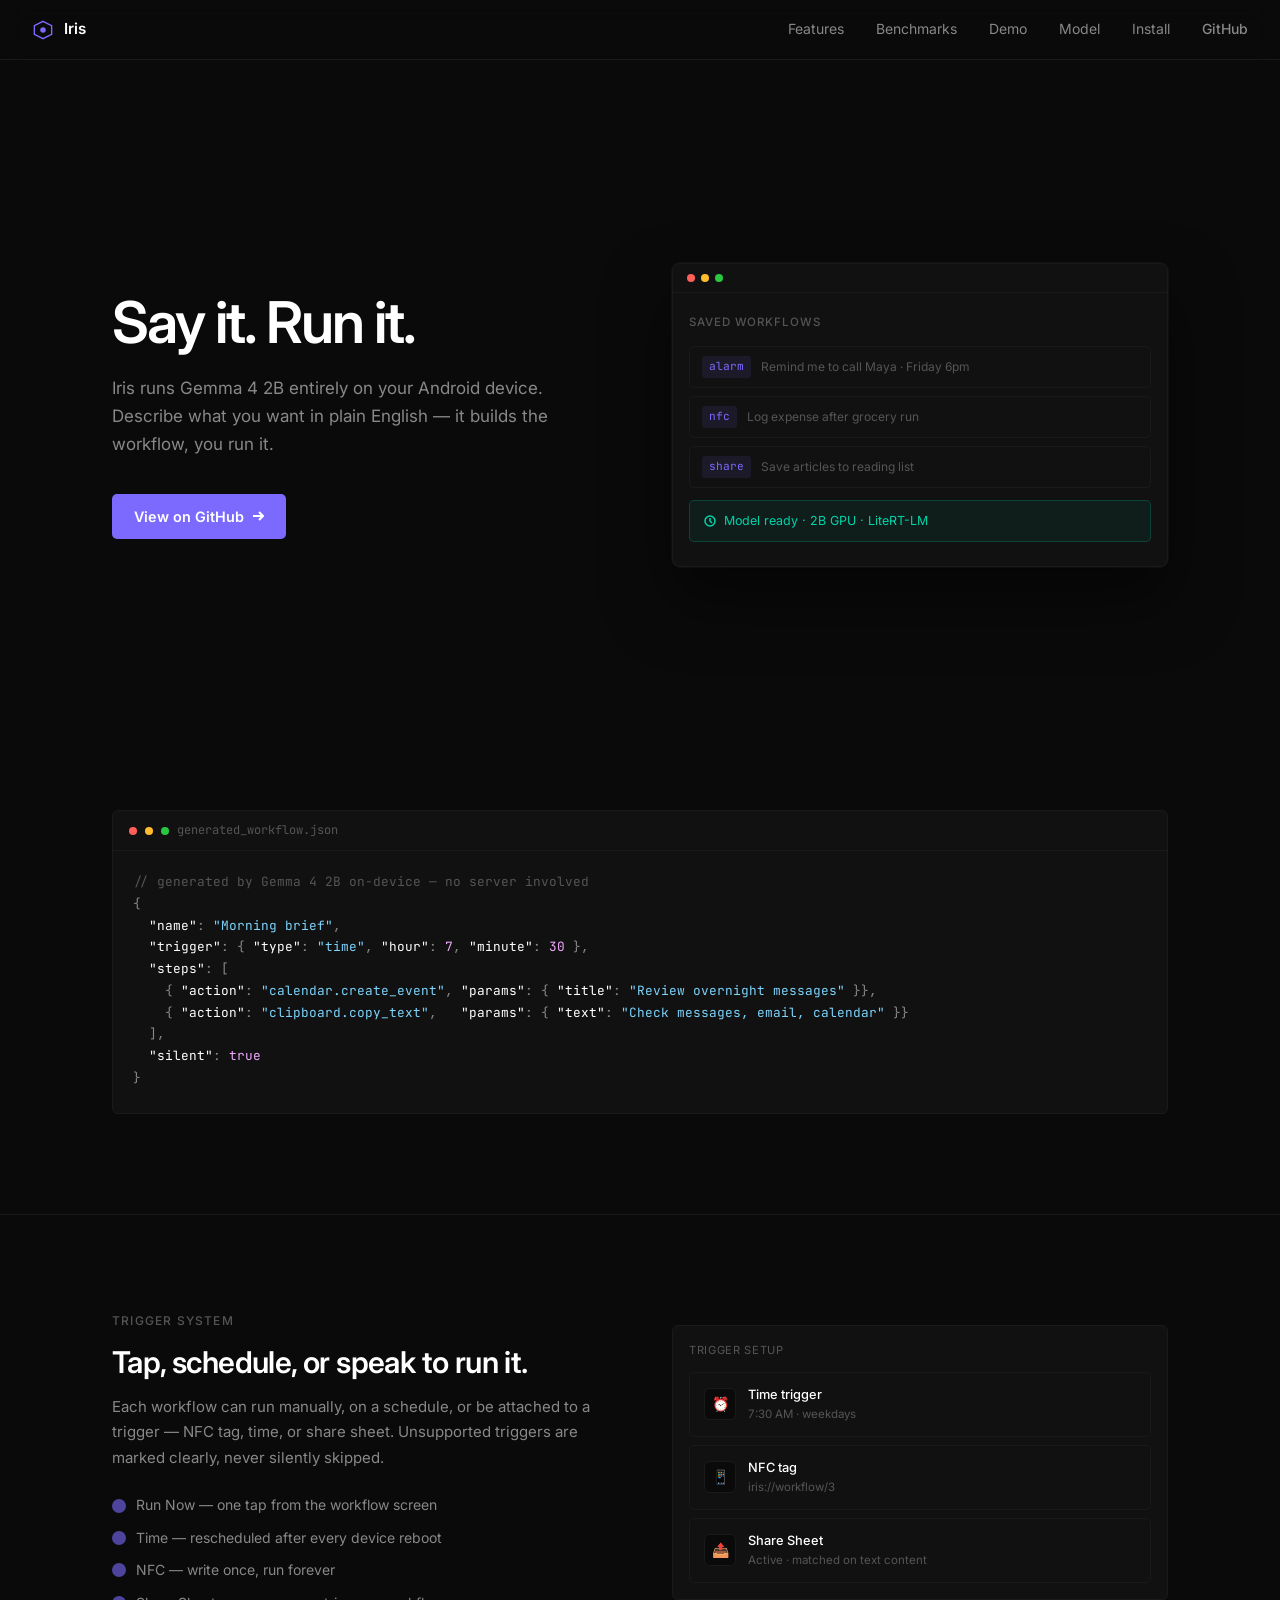
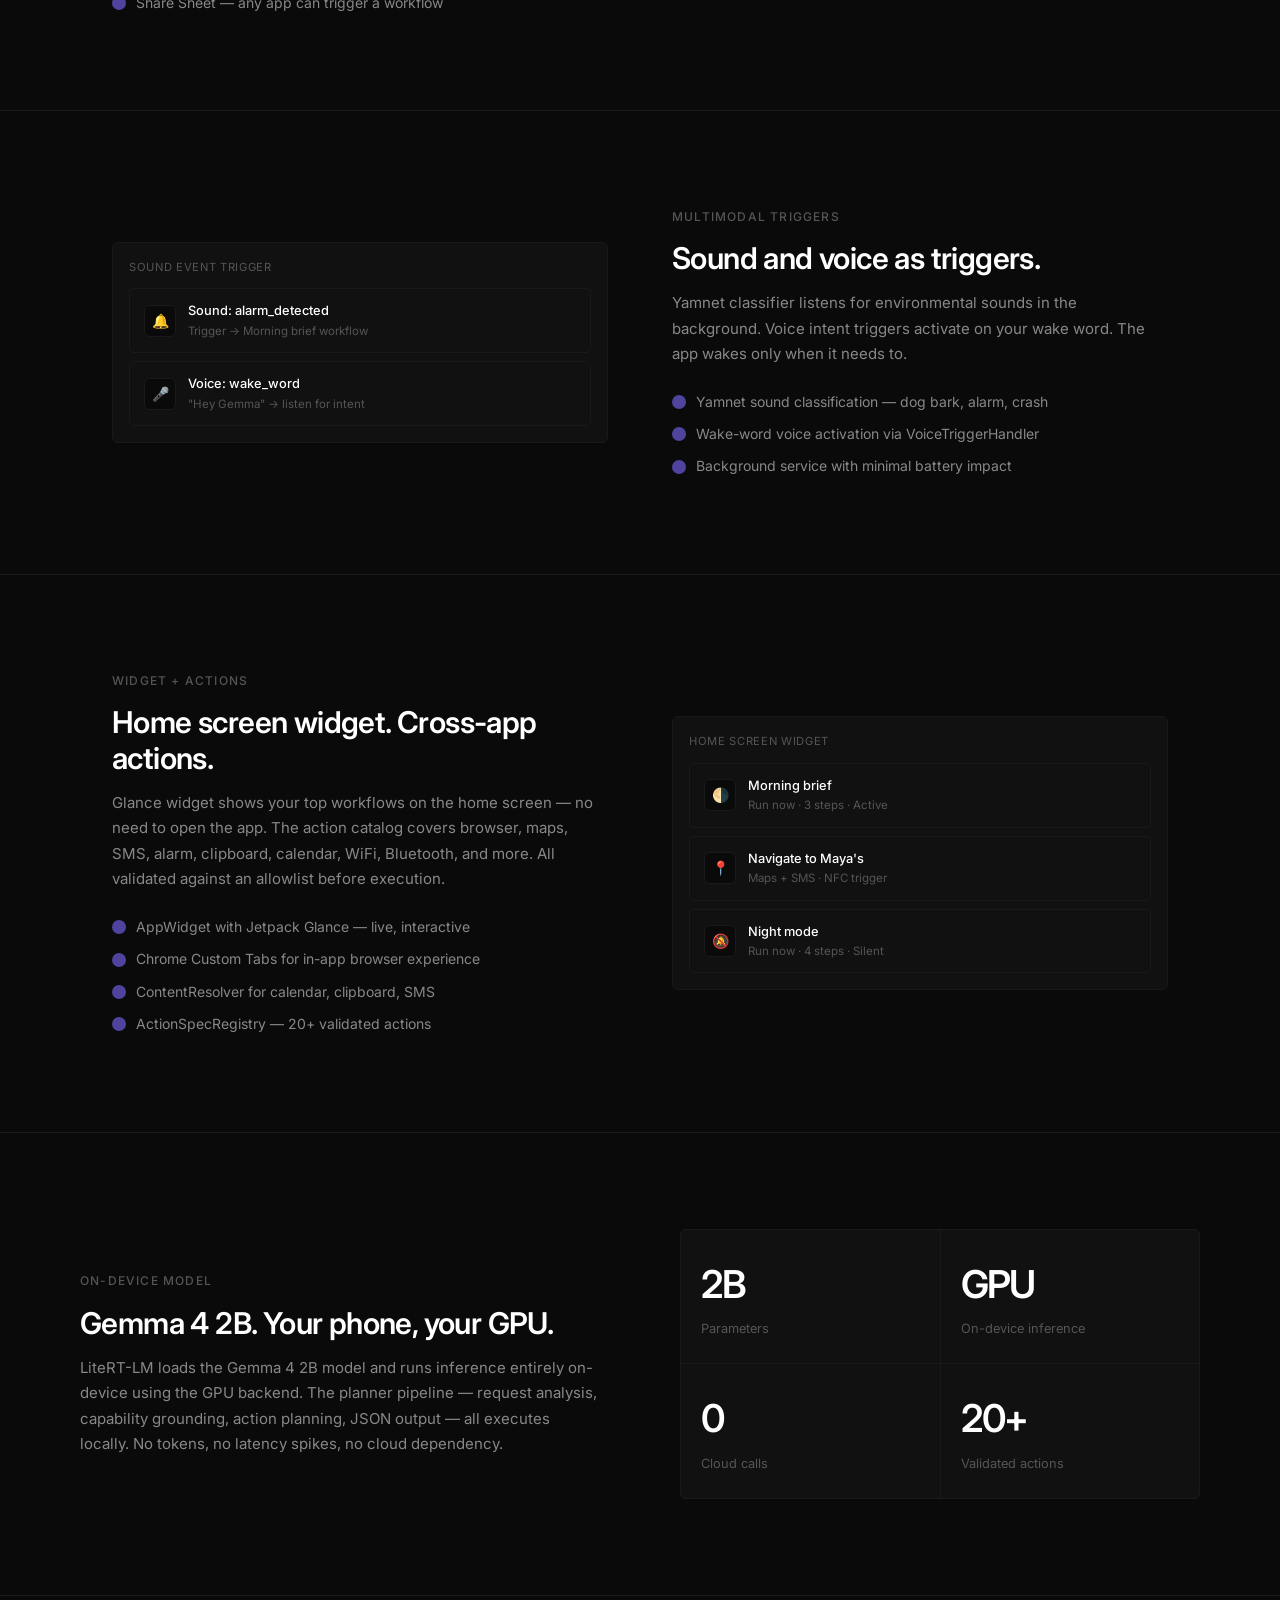
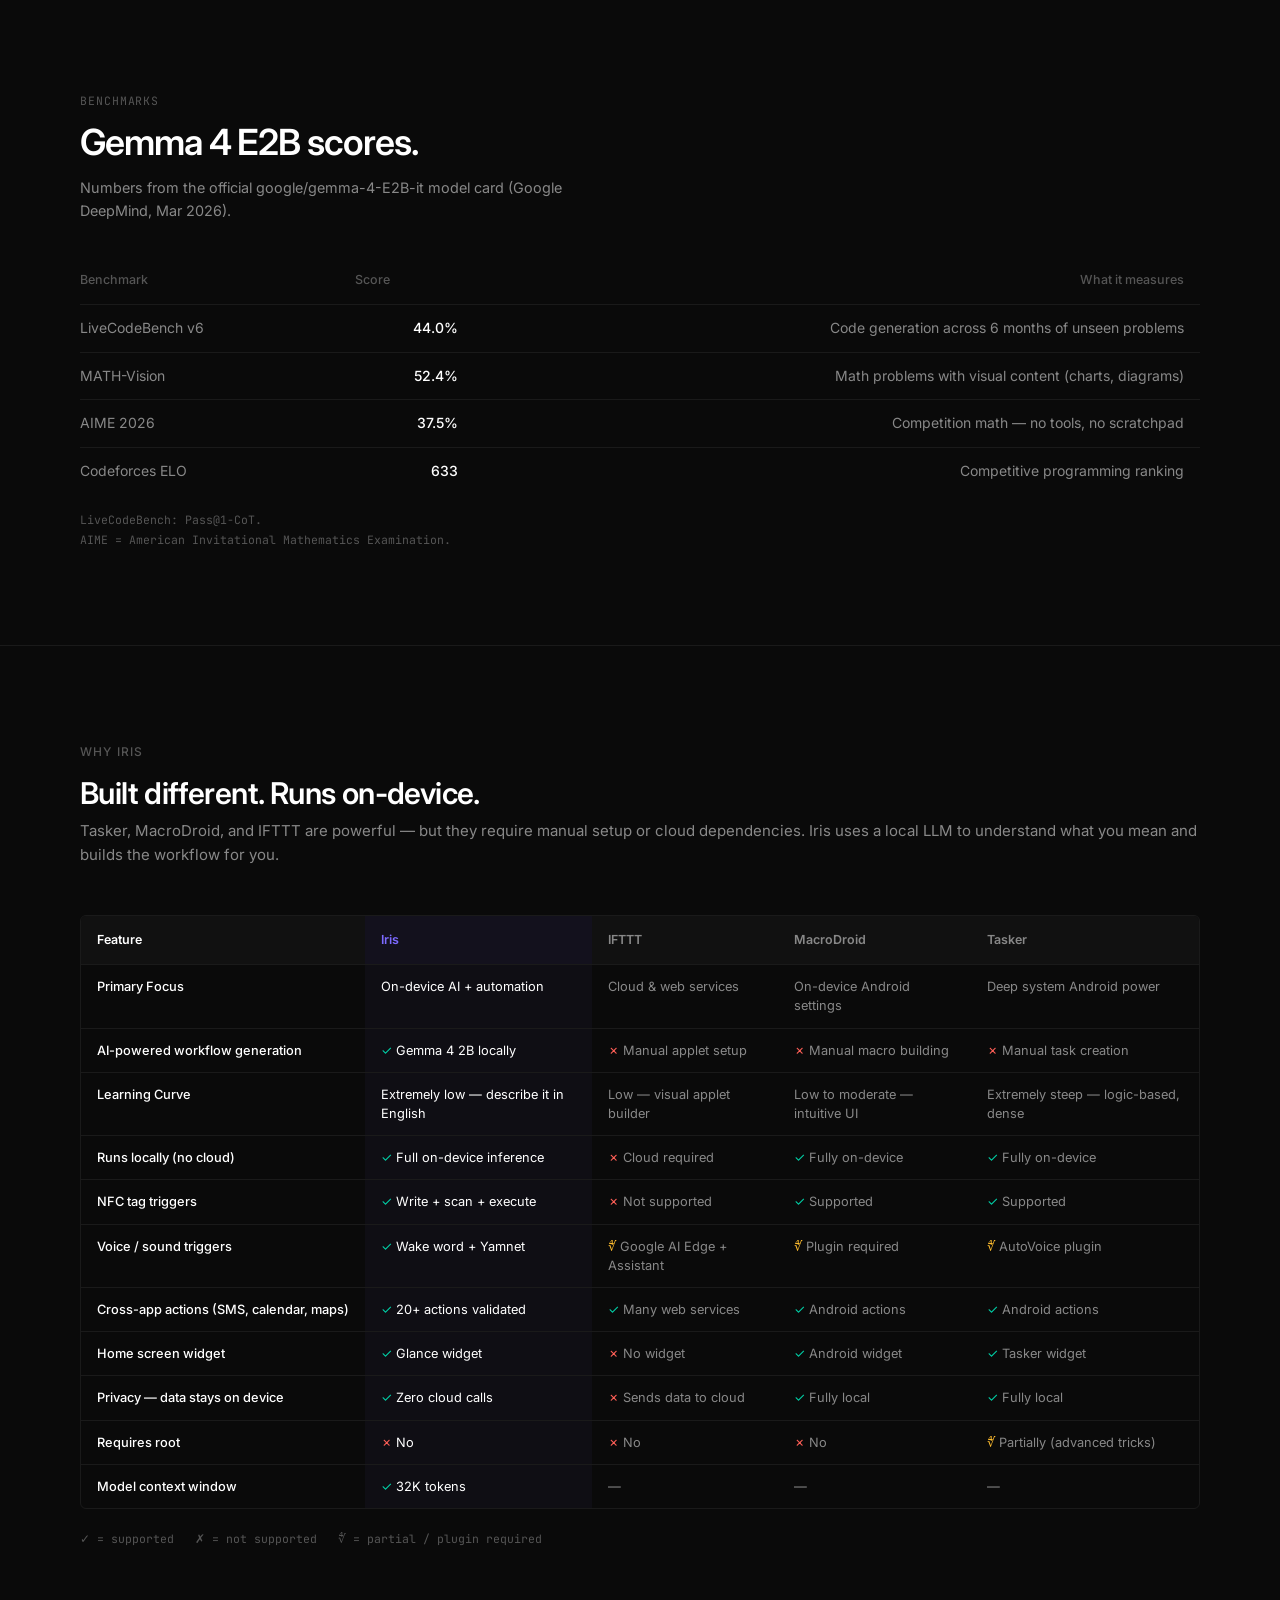
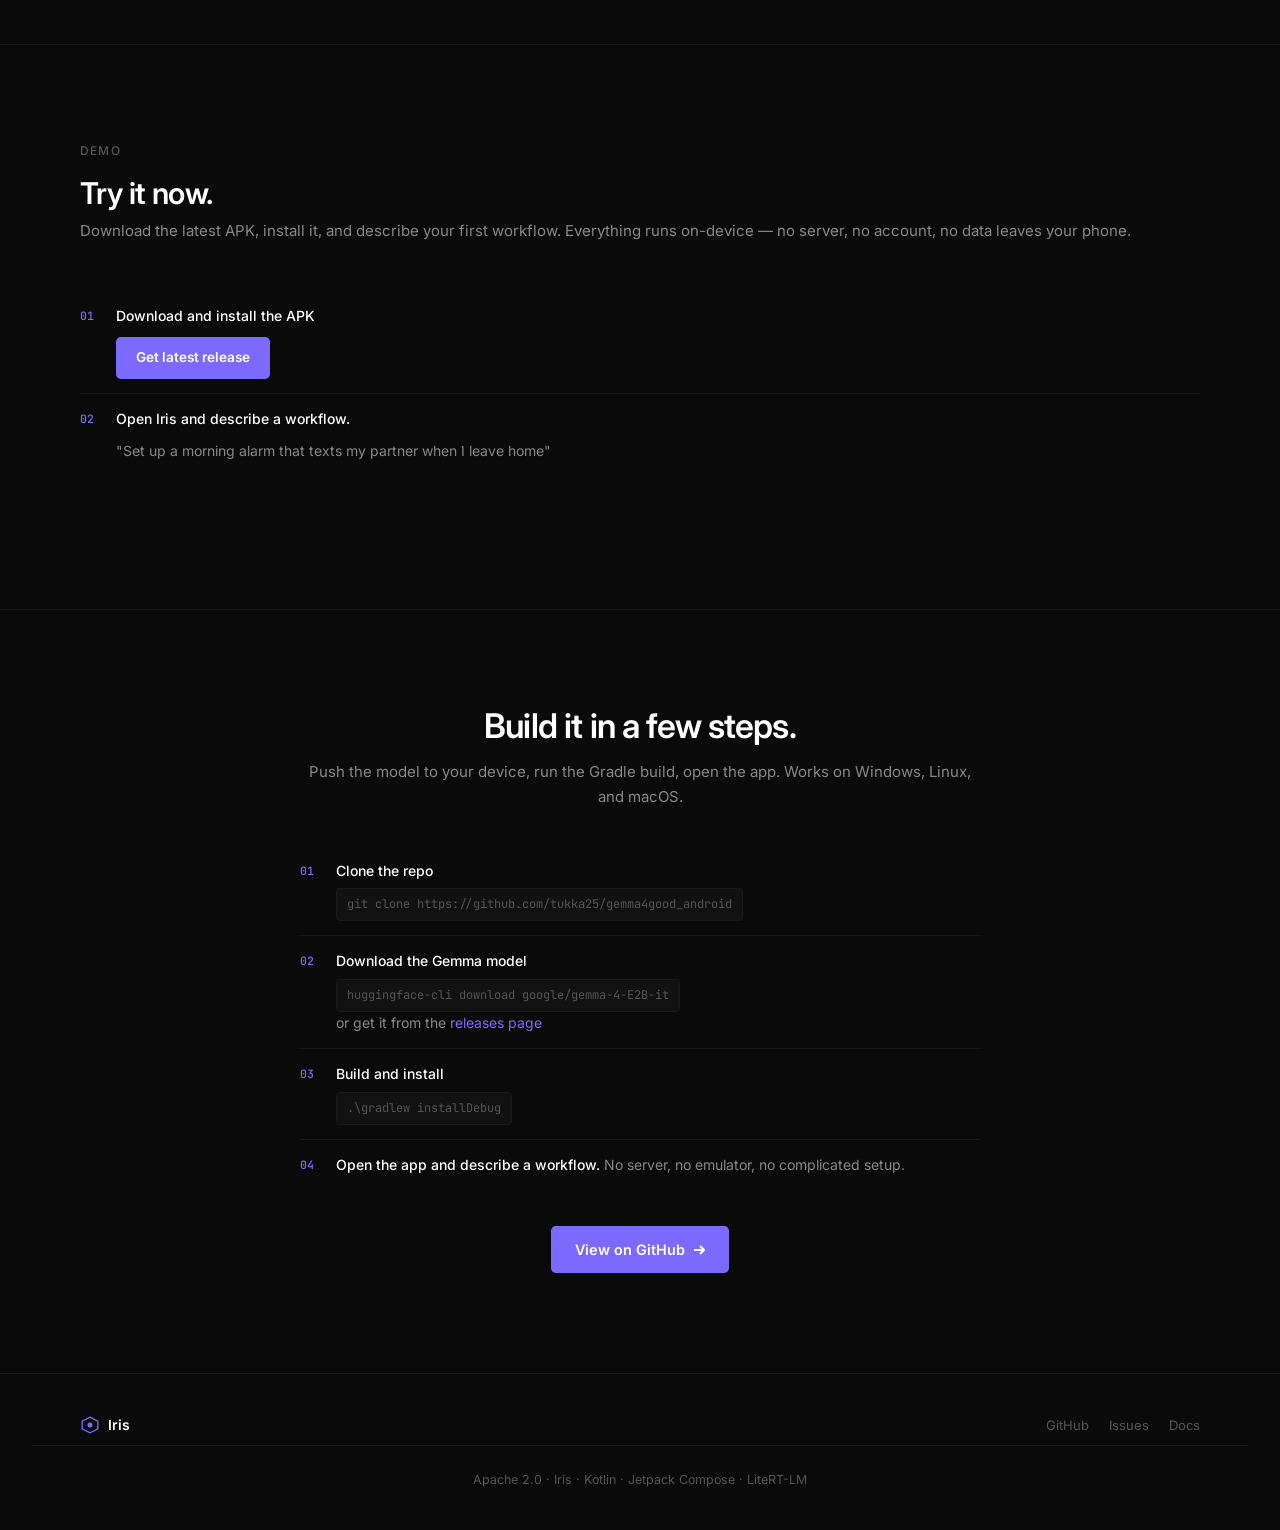
==== commit 78567735: "Add CC-BY license and update landing page table Add a LICENSE file declaring CC-BY 4.0. Remove two r" ====
--- a/docs/landing-page/index.html
+++ b/docs/landing-page/index.html
@@ -378,20 +378,6 @@
               <td><span class="partial">&#8732;</span> AutoVoice plugin</td>
             </tr>
             <tr>
-              <td>Time-based triggers</td>
-              <td class="col--iris"><span class="yes">&#10003;</span> Reschedules on reboot</td>
-              <td><span class="yes">&#10003;</span> Simple scheduler</td>
-              <td><span class="yes">&#10003;</span> Flexible time triggers</td>
-              <td><span class="yes">&#10003;</span> Highly configurable</td>
-            </tr>
-            <tr>
-              <td>Share Sheet / Intent triggers</td>
-              <td class="col--iris"><span class="yes">&#10003;</span> Content-matched</td>
-              <td><span class="yes">&#10003;</span> Android share</td>
-              <td><span class="yes">&#10003;</span> Send intent</td>
-              <td><span class="yes">&#10003;</span> Receive intent</td>
-            </tr>
-            <tr>
               <td>Cross-app actions (SMS, calendar, maps)</td>
               <td class="col--iris"><span class="yes">&#10003;</span> 20+ actions validated</td>
               <td><span class="yes">&#10003;</span> Many web services</td>
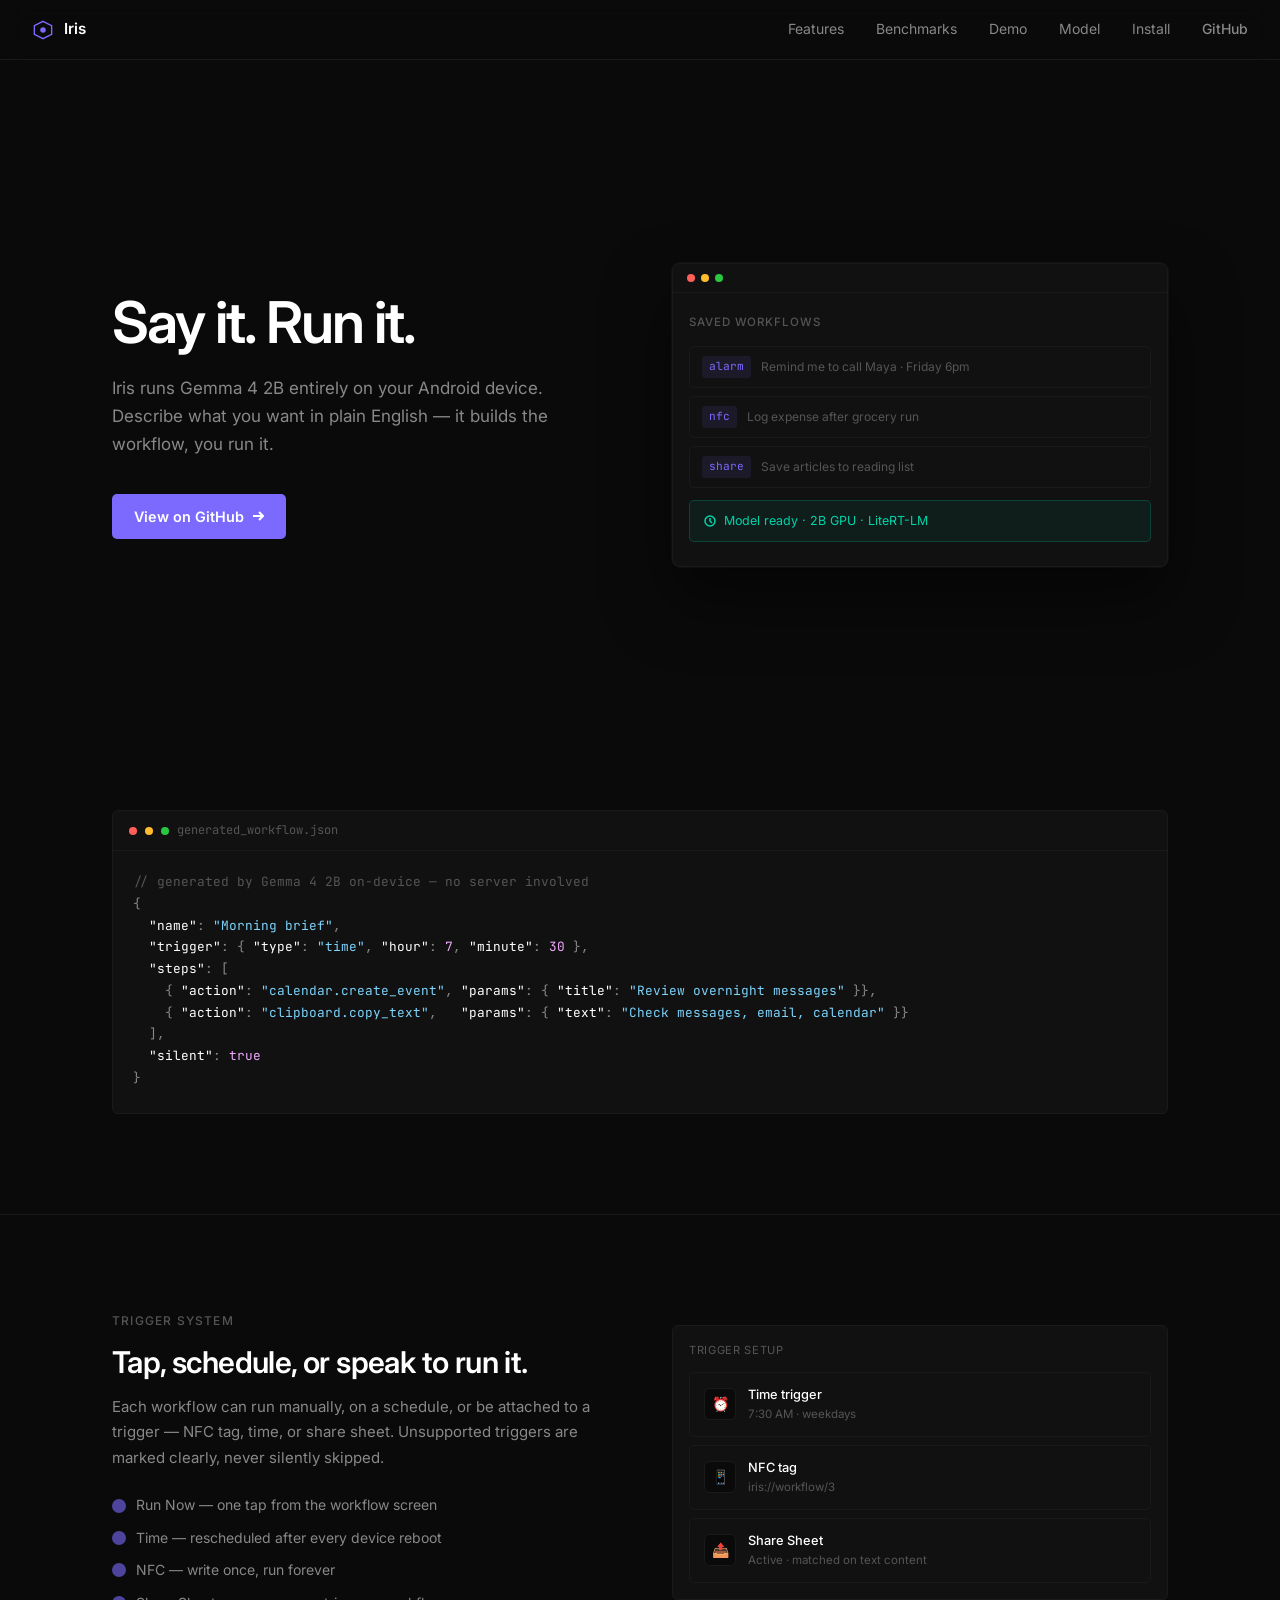
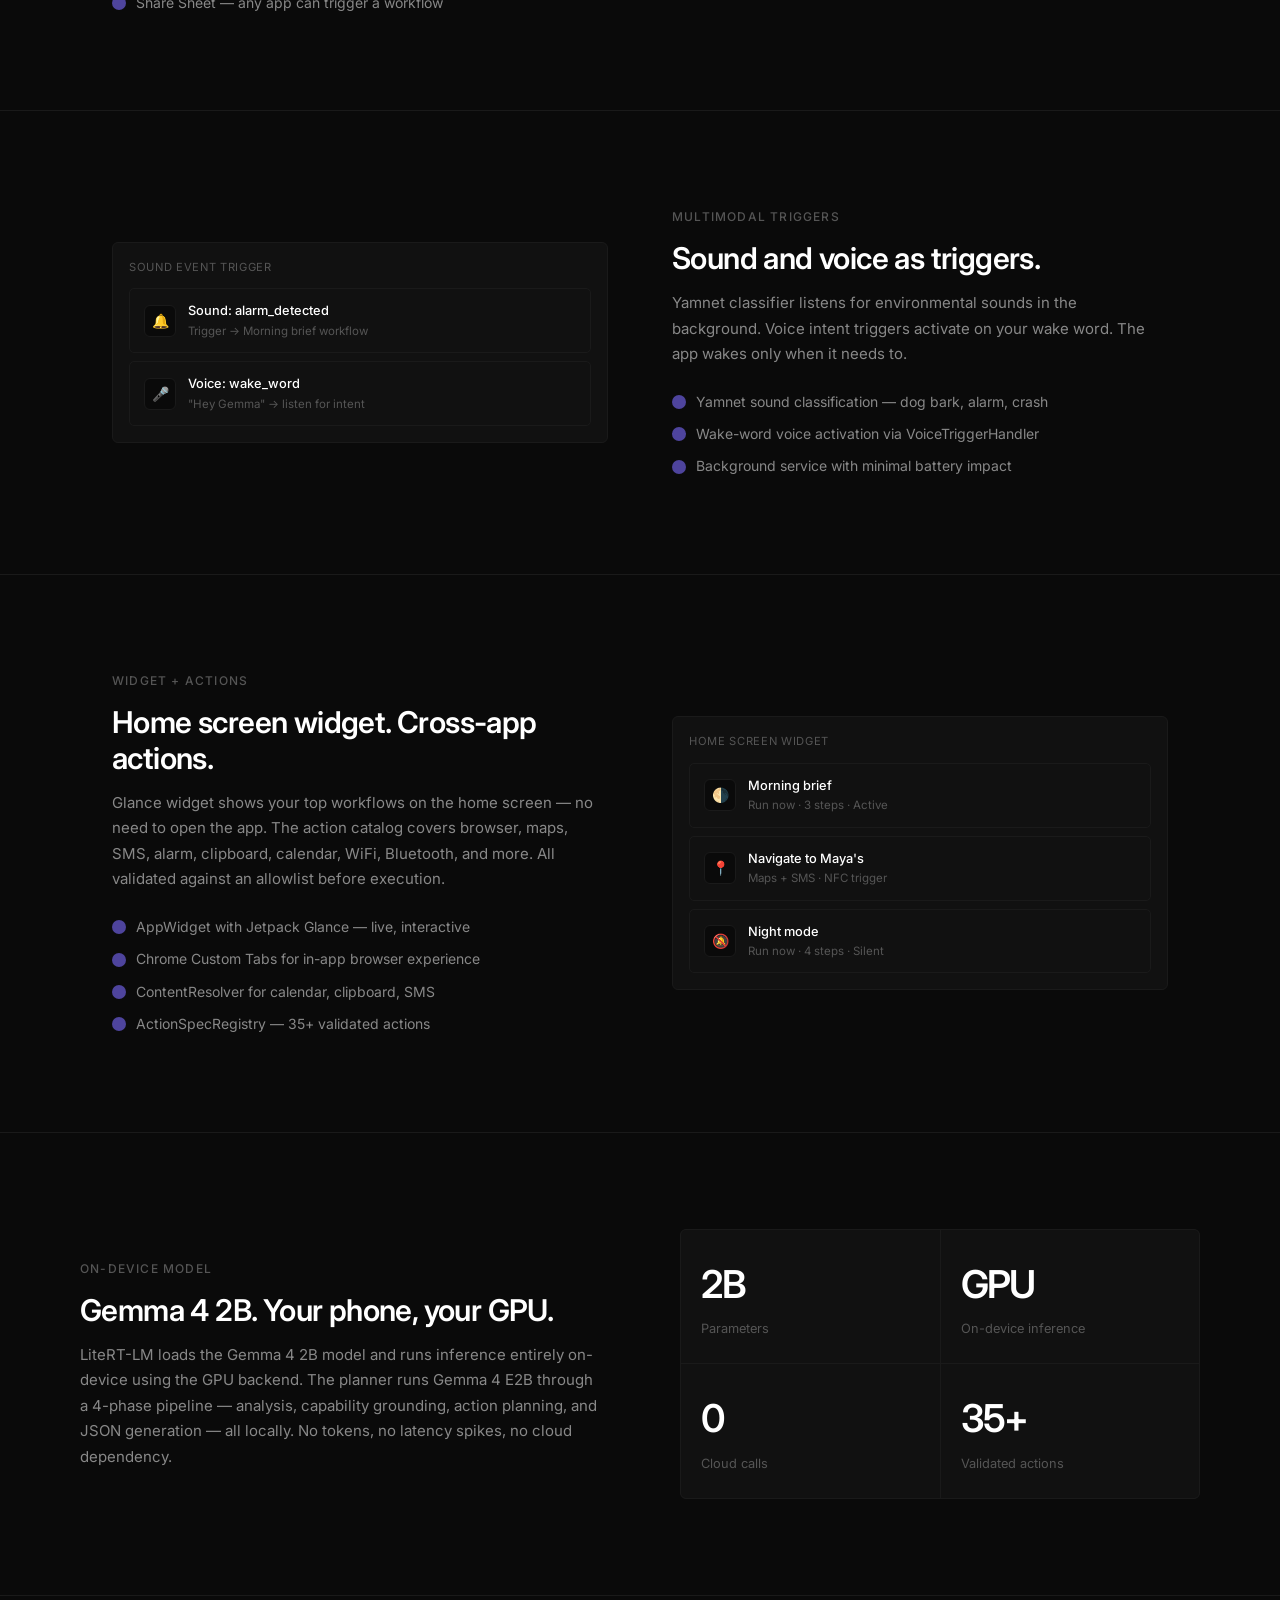
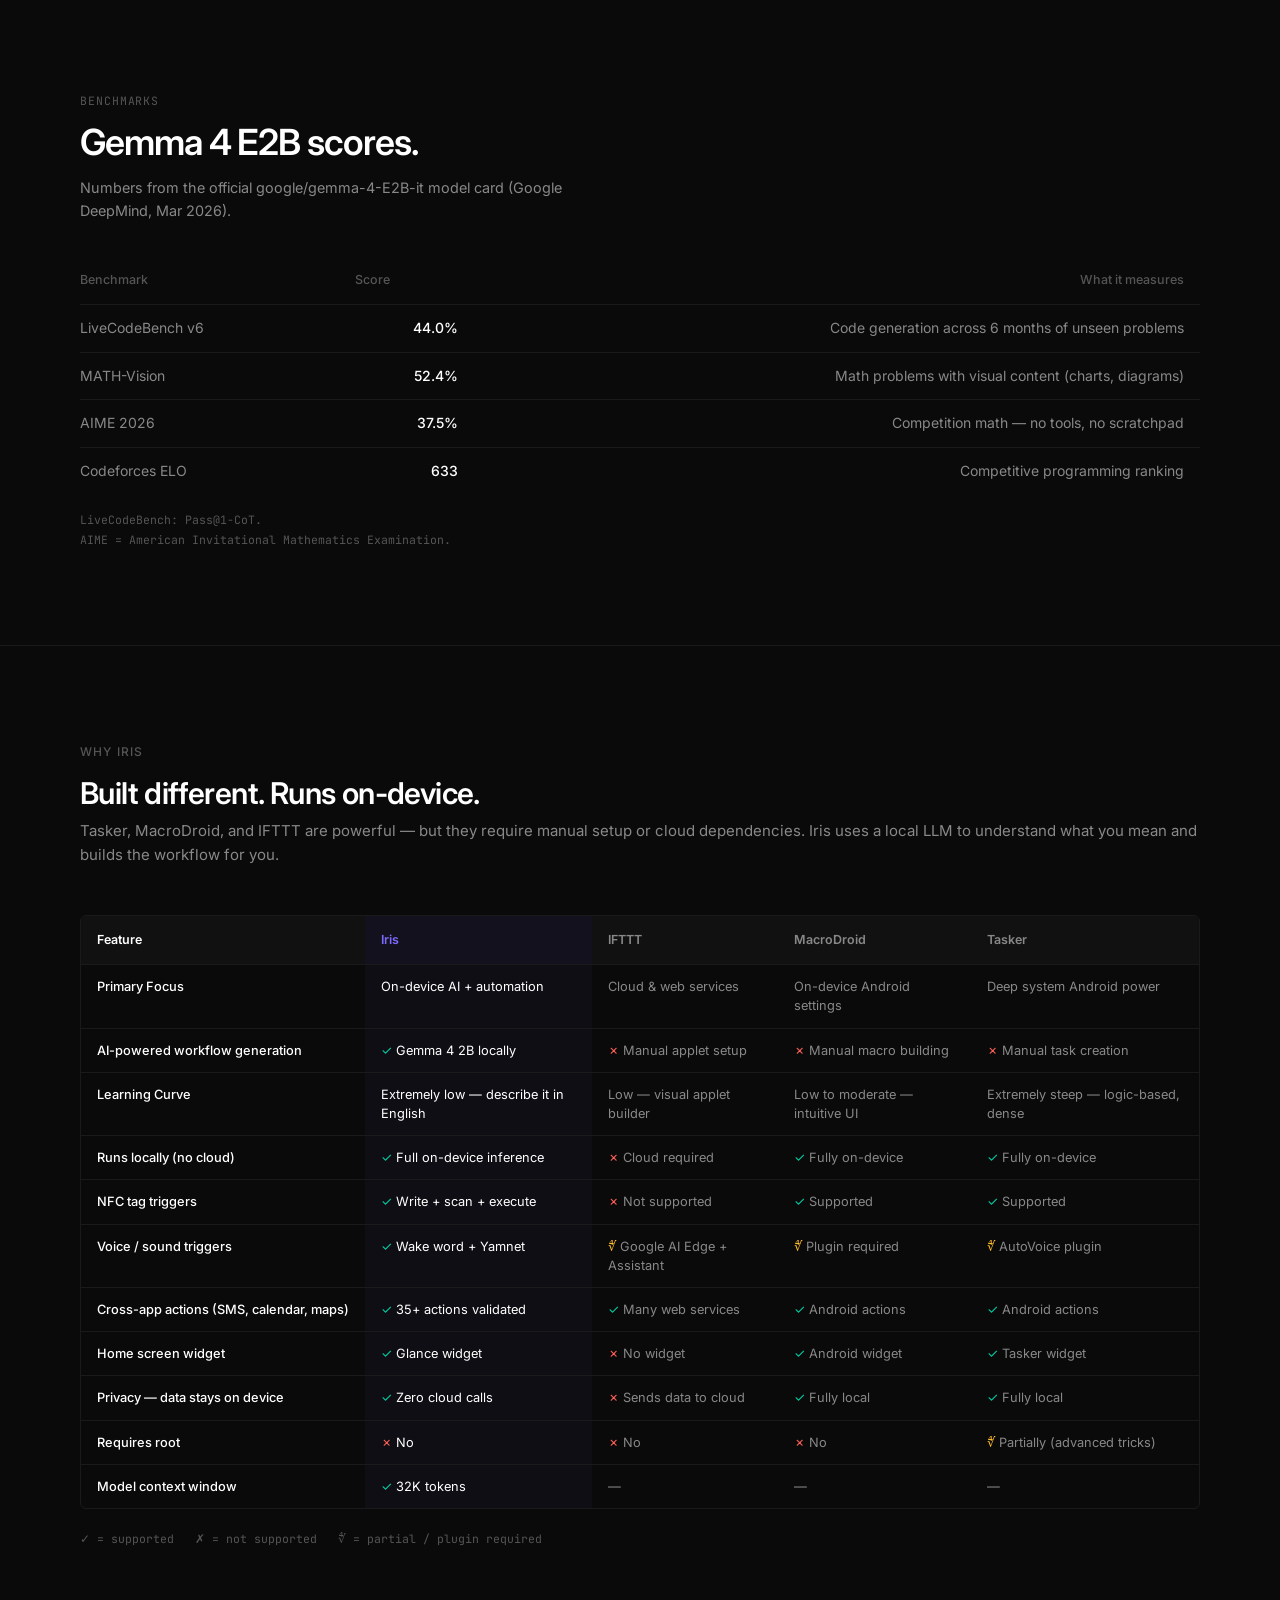
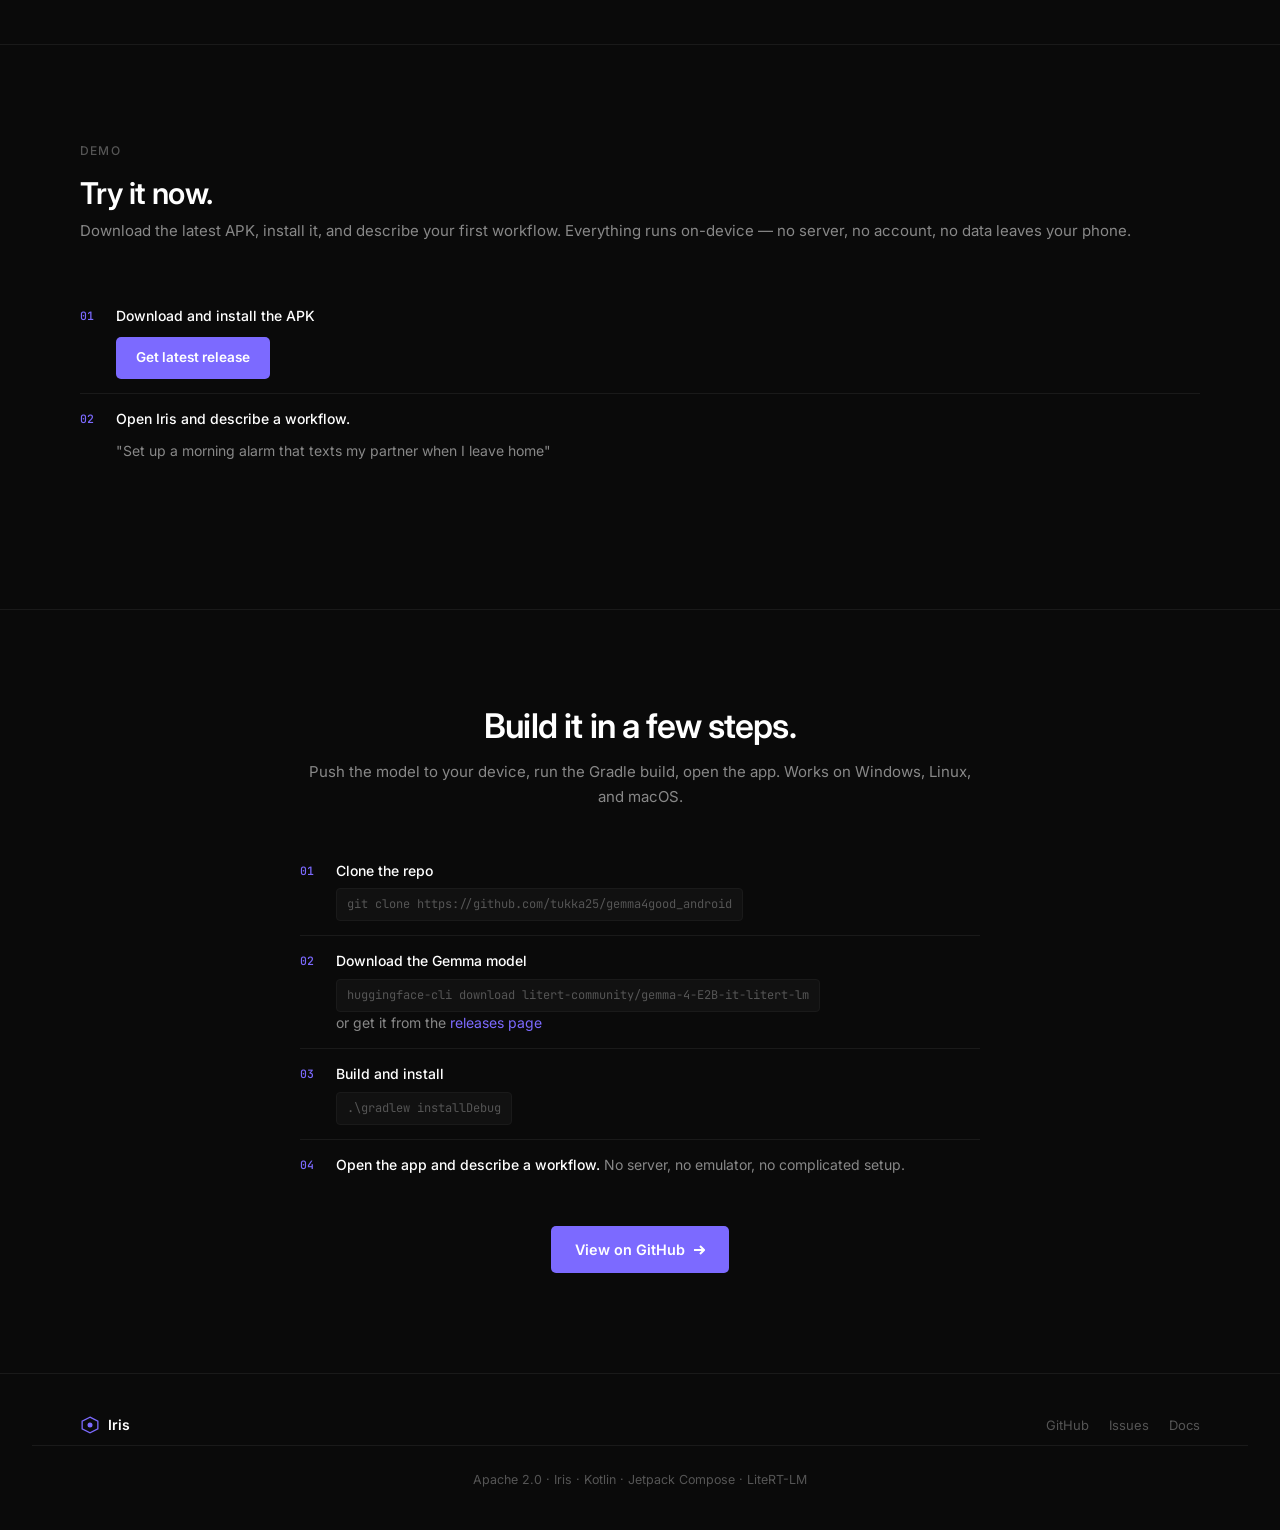
==== commit 2146ff23: "Update docs and landing page for 35+ actions Update README, PROJECT_CONTEXT and landing-page to refl" ====
--- a/docs/landing-page/index.html
+++ b/docs/landing-page/index.html
@@ -196,7 +196,7 @@
           <div class="feature__list-item">AppWidget with Jetpack Glance — live, interactive</div>
           <div class="feature__list-item">Chrome Custom Tabs for in-app browser experience</div>
           <div class="feature__list-item">ContentResolver for calendar, clipboard, SMS</div>
-          <div class="feature__list-item">ActionSpecRegistry — 20+ validated actions</div>
+          <div class="feature__list-item">ActionSpecRegistry — 35+ validated actions</div>
         </div>
       </div>
       <div class="feature__preview">
@@ -234,9 +234,9 @@
         <h2 class="model-section__headline">Gemma 4 2B. Your phone, your GPU.</h2>
         <p class="model-section__body">
           LiteRT-LM loads the Gemma 4 2B model and runs inference entirely
-          on-device using the GPU backend. The planner pipeline — request
-          analysis, capability grounding, action planning, JSON output —
-          all executes locally. No tokens, no latency spikes, no cloud dependency.
+on-device using the GPU backend. The planner runs Gemma 4 E2B through a 4-phase pipeline —
+          analysis, capability grounding, action planning, and JSON generation — all locally.
+          No tokens, no latency spikes, no cloud dependency.
         </p>
       </div>
       <div class="model-stats">
@@ -253,7 +253,7 @@
           <div class="stat__label">Cloud calls</div>
         </div>
         <div class="stat">
-          <div class="stat__value">20+</div>
+          <div class="stat__value">35+</div>
           <div class="stat__label">Validated actions</div>
         </div>
       </div>
@@ -379,7 +379,7 @@
             </tr>
             <tr>
               <td>Cross-app actions (SMS, calendar, maps)</td>
-              <td class="col--iris"><span class="yes">&#10003;</span> 20+ actions validated</td>
+              <td class="col--iris"><span class="yes">&#10003;</span> 35+ actions validated</td>
               <td><span class="yes">&#10003;</span> Many web services</td>
               <td><span class="yes">&#10003;</span> Android actions</td>
               <td><span class="yes">&#10003;</span> Android actions</td>
@@ -470,7 +470,7 @@
           <div class="install-step__num">02</div>
           <div class="install-step__text">
             <strong>Download the Gemma model</strong>
-            <code class="install-step__code">huggingface-cli download google/gemma-4-E2B-it</code>
+            <code class="install-step__code">huggingface-cli download litert-community/gemma-4-E2B-it-litert-lm</code>
             or get it from the
             <a href="https://github.com/tukka25/gemma4good_android/releases" target="_blank" rel="noopener" style="color:#7C6AFF;">releases page</a>
           </div>
